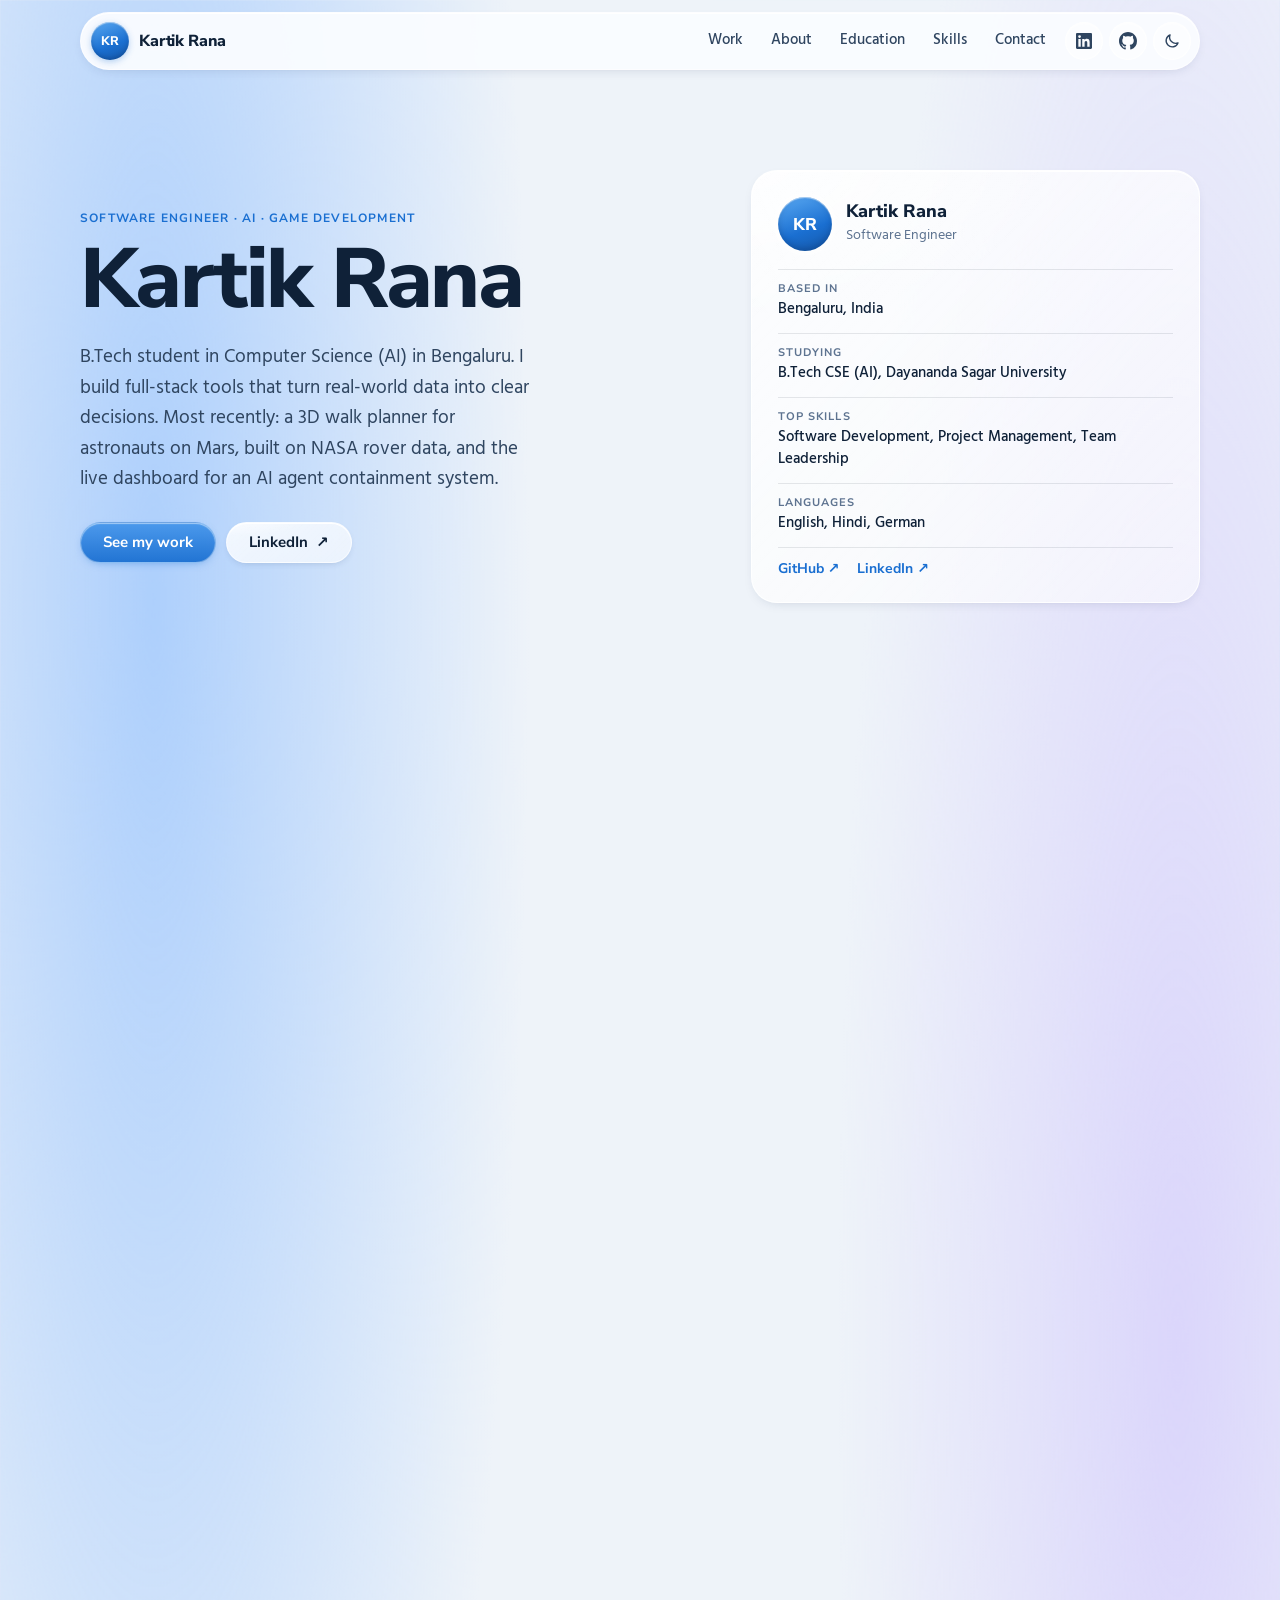
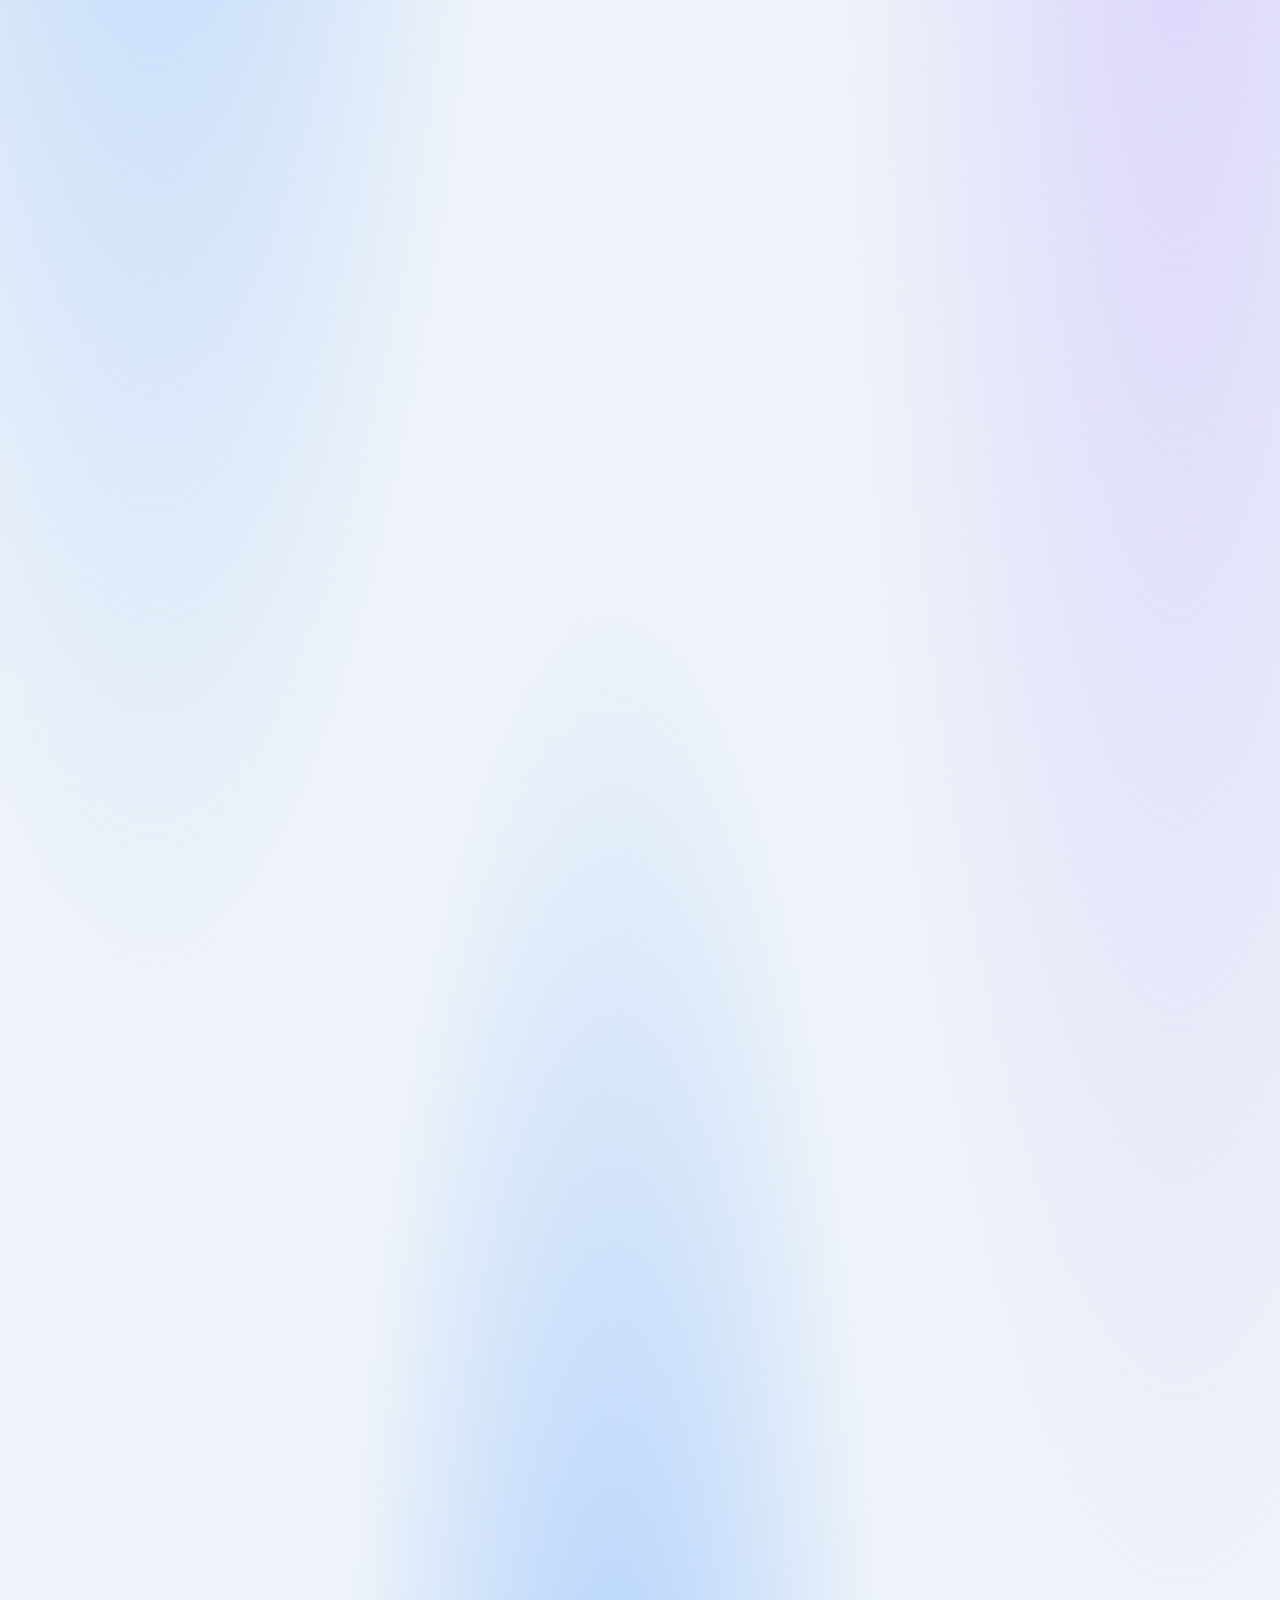
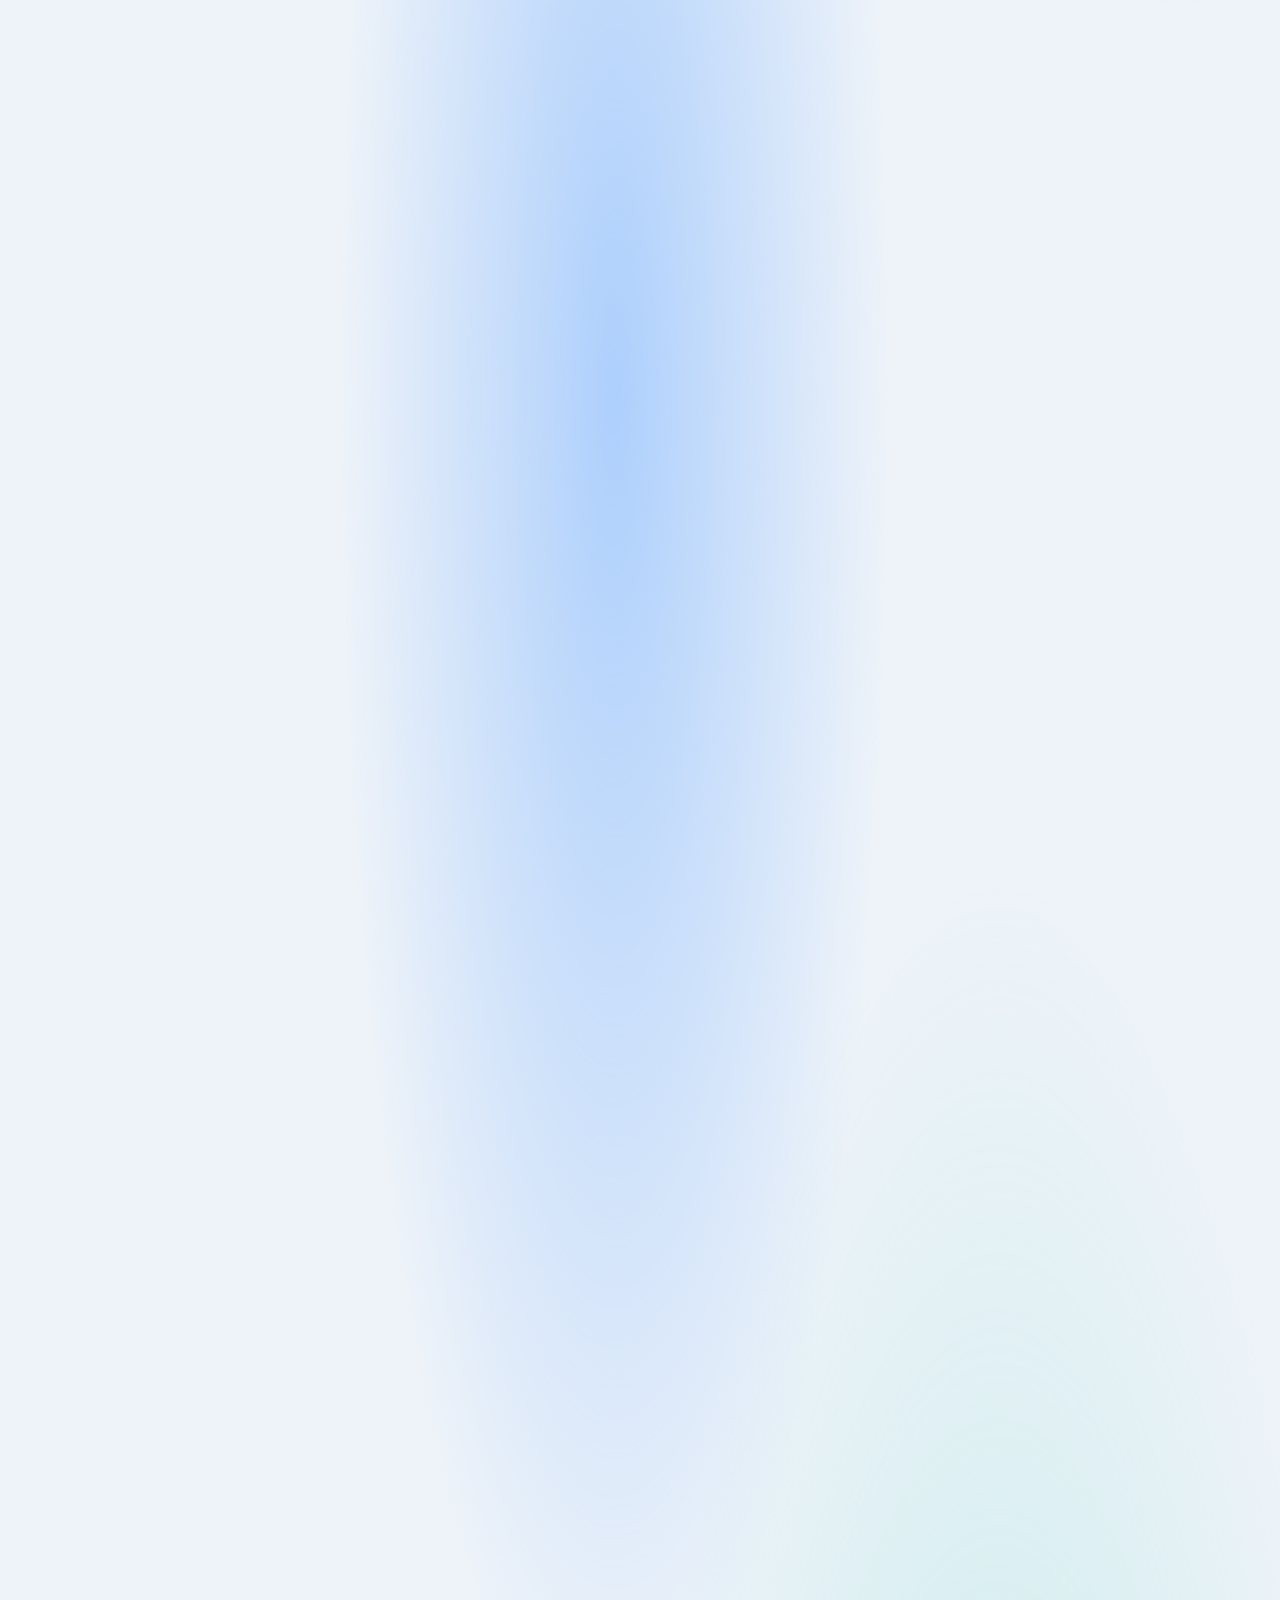
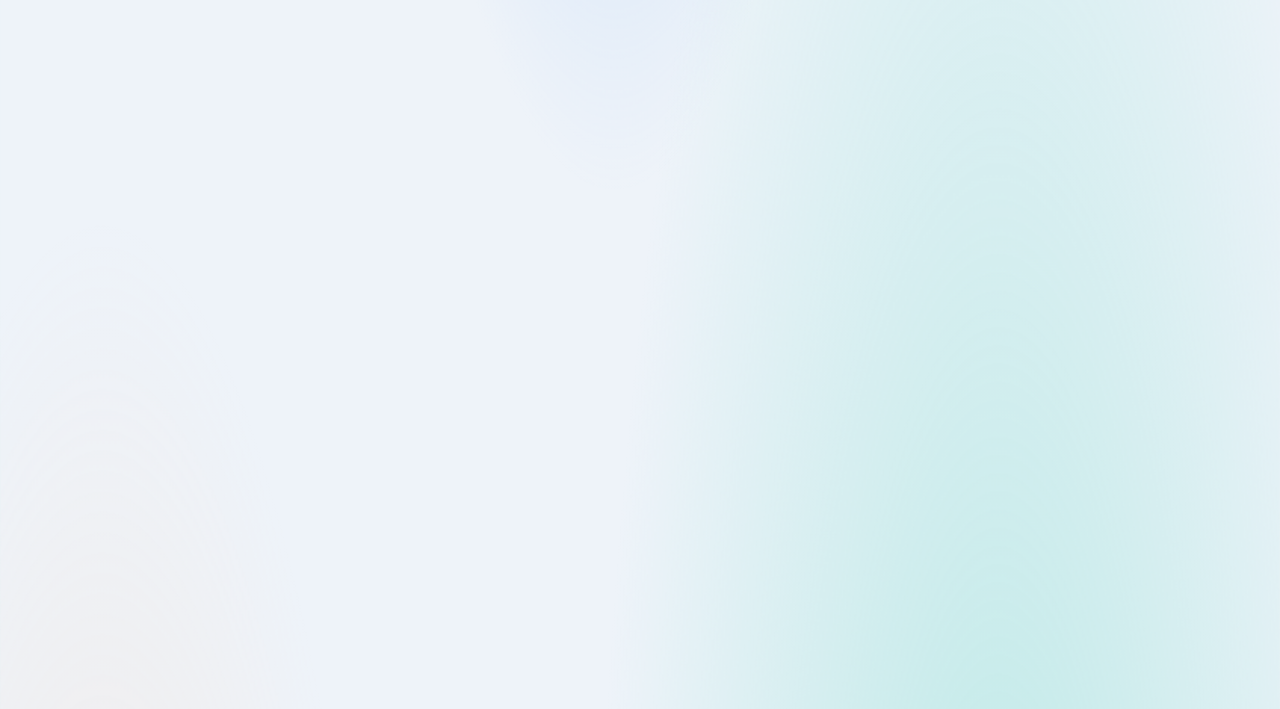
==== index.html @ 47bf07da "Add lite rendering mode for phones and low-end devices On phones, low-memory or low-core devices, da" ====
<!doctype html>
<html lang="en">
<head>
  <meta charset="utf-8">
  <meta name="viewport" content="width=device-width, initial-scale=1">
  <title>Kartik Rana · Developer</title>
  <meta name="description" content="Kartik Rana is a software engineer and B.Tech Computer Science (AI) student in Bengaluru. Projects include Mars Explorer, a 3D Mars EVA planner, and OrwellBlue, an AI agent containment system.">
  <link rel="canonical" href="https://kartikrana.work/">
  <meta name="theme-color" content="#f5f9fd">

  <meta property="og:type" content="website">
  <meta property="og:url" content="https://kartikrana.work/">
  <meta property="og:title" content="Kartik Rana · Developer">
  <meta property="og:description" content="Full-stack tools that turn real-world data into clear decisions.">
  <meta property="og:image" content="https://kartikrana.work/assets/marsexplorer.jpg">
  <meta name="twitter:card" content="summary_large_image">

  <link rel="icon" href="assets/favicon.svg" type="image/svg+xml">

  <link rel="preconnect" href="https://fonts.googleapis.com">
  <link rel="preconnect" href="https://fonts.gstatic.com" crossorigin>
  <link rel="stylesheet" href="https://fonts.googleapis.com/css2?family=Hind:wght@400;500;600&family=Nunito+Sans:opsz,wght@6..12,700;6..12,800&family=Fira+Mono&display=swap">
  <link rel="stylesheet" href="css/styles.css">

  <script>
    // Apply the saved theme before first paint to avoid a flash.
    (function () {
      var d = document.documentElement;
      d.classList.add('js');
      // Lite mode: cheaper rendering on phones and low-end devices (same look, no costly GPU effects).
      try {
        var mq = function (q) { return window.matchMedia && window.matchMedia(q).matches; };
        var n = navigator, c = n.connection || {};
        if (mq('(max-width: 760px)') || mq('(pointer: coarse)') ||
            (n.deviceMemory && n.deviceMemory <= 4) ||
            (n.hardwareConcurrency && n.hardwareConcurrency <= 4) ||
            c.saveData || mq('(prefers-reduced-transparency: reduce)')) {
          d.classList.add('lite');
        }
      } catch (e) {}
      try {
        var t = localStorage.getItem('theme');
        if (t === 'light' || t === 'dark') d.setAttribute('data-theme', t);
      } catch (e) {}
    })();
  </script>

  <script type="application/ld+json">
  {
    "@context": "https://schema.org",
    "@type": "Person",
    "name": "Kartik Rana",
    "url": "https://kartikrana.work/",
    "jobTitle": "Software Engineer",
    "address": { "@type": "PostalAddress", "addressLocality": "Bengaluru", "addressCountry": "IN" },
    "alumniOf": [
      { "@type": "CollegeOrUniversity", "name": "University of Konstanz" },
      { "@type": "CollegeOrUniversity", "name": "Dayananda Sagar University" }
    ],
    "knowsLanguage": ["English", "Hindi", "German"],
    "knowsAbout": ["Software Development", "Project Management", "Team Leadership", "Artificial Intelligence", "Game Development"],
    "sameAs": ["https://github.com/Kartik-rana137", "https://www.linkedin.com/in/kartik-rana137/"]
  }
  </script>
</head>
<body>
  <a class="skip-link" href="#main">Skip to content</a>

  <header class="site-header">
    <div class="wrap header-inner">
      <a class="brand" href="#top" aria-label="Kartik Rana, home">
        <span class="brand-mark" aria-hidden="true">KR</span>
        <span class="brand-name">Kartik Rana</span>
      </a>
      <nav class="nav" aria-label="Primary">
        <a href="#work">Work</a>
        <a href="#about">About</a>
        <a class="nav-wide" href="#education">Education</a>
        <a class="nav-wide" href="#skills">Skills</a>
        <a href="#contact">Contact</a>
        <a class="icon-btn" href="https://www.linkedin.com/in/kartik-rana137/" target="_blank" rel="noopener" aria-label="LinkedIn profile">
          <svg viewBox="0 0 24 24" width="16" height="16" aria-hidden="true"><path fill="currentColor" d="M20.45 20.45h-3.56v-5.57c0-1.33-.02-3.04-1.85-3.04-1.85 0-2.14 1.45-2.14 2.94v5.67H9.35V9h3.41v1.56h.05c.48-.9 1.64-1.85 3.37-1.85 3.6 0 4.27 2.37 4.27 5.46v6.28zM5.34 7.43a2.06 2.06 0 1 1 0-4.13 2.06 2.06 0 0 1 0 4.13zM7.12 20.45H3.56V9h3.56v11.45zM22.22 0H1.77C.79 0 0 .77 0 1.73v20.54C0 23.23.79 24 1.77 24h20.45c.98 0 1.78-.77 1.78-1.73V1.73C24 .77 23.2 0 22.22 0z"/></svg>
        </a>
        <a class="icon-btn" href="https://github.com/Kartik-rana137" target="_blank" rel="noopener" aria-label="GitHub profile">
          <svg viewBox="0 0 16 16" width="18" height="18" aria-hidden="true"><path fill="currentColor" d="M8 0C3.58 0 0 3.58 0 8c0 3.54 2.29 6.53 5.47 7.59.4.07.55-.17.55-.38 0-.19-.01-.82-.01-1.49-2.01.37-2.53-.49-2.69-.94-.09-.23-.48-.94-.82-1.13-.28-.15-.68-.52-.01-.53.63-.01 1.08.58 1.23.82.72 1.21 1.87.87 2.33.66.07-.52.28-.87.51-1.07-1.78-.2-3.64-.89-3.64-3.95 0-.87.31-1.59.82-2.15-.08-.2-.36-1.02.08-2.12 0 0 .67-.21 2.2.82.64-.18 1.32-.27 2-.27.68 0 1.36.09 2 .27 1.53-1.04 2.2-.82 2.2-.82.44 1.1.16 1.92.08 2.12.51.56.82 1.27.82 2.15 0 3.07-1.87 3.75-3.65 3.95.29.25.54.73.54 1.48 0 1.07-.01 1.93-.01 2.2 0 .21.15.46.55.38A8.013 8.013 0 0016 8c0-4.42-3.58-8-8-8z"/></svg>
        </a>
        <button class="icon-btn" id="theme-toggle" type="button" aria-label="Switch colour theme">
          <svg class="i-sun" viewBox="0 0 24 24" width="18" height="18" aria-hidden="true"><circle cx="12" cy="12" r="4.2" fill="none" stroke="currentColor" stroke-width="1.8"/><path stroke="currentColor" stroke-width="1.8" stroke-linecap="round" d="M12 2.5v2.2M12 19.3v2.2M4.6 4.6l1.6 1.6M17.8 17.8l1.6 1.6M2.5 12h2.2M19.3 12h2.2M4.6 19.4l1.6-1.6M17.8 6.2l1.6-1.6"/></svg>
          <svg class="i-moon" viewBox="0 0 24 24" width="18" height="18" aria-hidden="true"><path fill="none" stroke="currentColor" stroke-width="1.8" stroke-linejoin="round" d="M20 14.6A8.2 8.2 0 0 1 9.4 4a8.2 8.2 0 1 0 10.6 10.6z"/></svg>
        </button>
      </nav>
    </div>
  </header>

  <main id="main">
    <!-- ============ HERO ============ -->
    <section class="hero" id="top">
      <div class="wrap hero-inner">
        <div class="hero-text">
          <p class="eyebrow">Software Engineer · AI · Game Development</p>
          <h1 class="hero-title">Kartik Rana</h1>
          <p class="hero-lede">
            B.Tech student in Computer Science (AI) in Bengaluru. I build full-stack tools that turn
            real-world data into clear decisions. Most recently: a 3D walk planner for astronauts on Mars,
            built on NASA rover data, and the live dashboard for an AI agent containment system.
          </p>
          <div class="cta-row">
            <a class="btn btn-primary" href="#work">See my work</a>
            <a class="btn btn-ghost" href="https://www.linkedin.com/in/kartik-rana137/" target="_blank" rel="noopener">
              LinkedIn <span aria-hidden="true">↗</span>
            </a>
          </div>
        </div>

        <aside class="hero-card glass" aria-label="At a glance">
          <div class="hc-head">
            <span class="hc-avatar" aria-hidden="true">KR</span>
            <div>
              <p class="hc-name">Kartik Rana</p>
              <p class="hc-role">Software Engineer</p>
            </div>
          </div>
          <dl class="hc-facts">
            <div><dt>Based in</dt><dd>Bengaluru, India</dd></div>
            <div><dt>Studying</dt><dd>B.Tech CSE (AI), Dayananda Sagar University</dd></div>
            <div><dt>Top skills</dt><dd>Software Development, Project Management, Team Leadership</dd></div>
            <div><dt>Languages</dt><dd>English, Hindi, German</dd></div>
          </dl>
          <div class="hc-links">
            <a href="https://github.com/Kartik-rana137" target="_blank" rel="noopener">GitHub ↗</a>
            <a href="https://www.linkedin.com/in/kartik-rana137/" target="_blank" rel="noopener">LinkedIn ↗</a>
          </div>
        </aside>
      </div>
    </section>

    <!-- ============ WORK ============ -->
    <section class="section" id="work" aria-labelledby="work-title">
      <div class="wrap">
        <header class="section-head">
          <p class="eyebrow">01 · Selected work</p>
          <h2 id="work-title" class="section-title">Things I've built</h2>
        </header>

        <!-- Mars Explorer -->
        <article class="project glass">
          <a class="project-media" href="https://github.com/Kartik-rana137/MarsExplorer" target="_blank" rel="noopener" tabindex="-1" aria-hidden="true">
            <img src="assets/marsexplorer-800.jpg" srcset="assets/marsexplorer-800.jpg 800w, assets/marsexplorer.jpg 1600w" sizes="(max-width: 900px) calc(100vw - 72px), 560px" width="1600" height="960" loading="lazy" decoding="async"
                 alt="">
          </a>
          <div class="project-body">
            <p class="project-meta mono">NASA Space Apps Challenge · Team of 6 · Lead developer</p>
            <h3 class="project-title">Mars Explorer</h3>
            <p class="project-sub">A Mars EVA planner for Mount Sharp, Gale Crater</p>
            <p>
              The screen a crew would use inside the habitat before walking out to study the rock formations
              on Mount Sharp. Pick a base camp and science stops, and it finds a walkable route,
              checks it against life support and daylight, and draws the <em>turn-back line</em>:
              the farthest the crew can go, do the work and still get home in time.
            </p>
            <ul class="highlights">
              <li>3D terrain built from NASA's 1&nbsp;m elevation grid; routes avoid ground steeper than the crew's limit.</li>
              <li>A solar storm drill that replays the real storm Curiosity recorded on 20&nbsp;May&nbsp;2024.</li>
              <li>Weather, daylight and radiation for any Martian day since 2012, with estimates for future days.</li>
              <li>Runs in the browser and as standalone apps for Windows, macOS and Android.</li>
            </ul>
            <dl class="stats">
              <div><dt>Sols of weather data</dt><dd>4,745</dd></div>
              <div><dt>NASA datasets</dt><dd>6</dd></div>
              <div><dt>Platforms</dt><dd>4</dd></div>
            </dl>
            <ul class="chips" aria-label="Built with">
              <li>TypeScript</li><li>Python</li><li>FastAPI</li><li>NumPy &amp; SciPy</li><li>MapLibre GL</li><li>three.js</li><li>Vite</li>
            </ul>
            <div class="project-links">
              <a class="btn btn-primary" href="https://github.com/Kartik-rana137/MarsExplorer" target="_blank" rel="noopener">View source <span aria-hidden="true">↗</span></a>
              <a class="btn btn-ghost" href="https://github.com/Kartik-rana137/MarsExplorer/releases/latest" target="_blank" rel="noopener">Download the app <span aria-hidden="true">↗</span></a>
            </div>
          </div>
        </article>

        <!-- OrwellBlue -->
        <article class="project project-flip glass">
          <a class="project-media" href="https://github.com/jagath-sajjan/OrwellBlue" target="_blank" rel="noopener" tabindex="-1" aria-hidden="true">
            <img src="assets/orwellblue-800.jpg" srcset="assets/orwellblue-800.jpg 800w, assets/orwellblue.jpg 1600w" sizes="(max-width: 900px) calc(100vw - 72px), 560px" width="1600" height="960" loading="lazy" decoding="async" alt="">
          </a>
          <div class="project-body">
            <p class="project-meta mono">Team of 4 · Frontend lead</p>
            <h3 class="project-title">OrwellBlue</h3>
            <p class="project-sub">Containment and surveillance for autonomous AI agents</p>
            <p>
              A system that keeps autonomous language-model agents in check: it runs them in sandboxes,
              verifies each action against policy, cuts them off with a killswitch when they break the rules,
              and writes every decision to a tamper-evident forensic ledger.
              I built the Next.js dashboard that operators watch it all from.
            </p>
            <ul class="highlights">
              <li>Scaffolded the monitoring dashboard and its typed API client.</li>
              <li>A hash-chain verifier that re-checks the SHA-256 ledger, plus a full-screen lockdown when containment fires.</li>
              <li>A forensic snapshot inspector with process and filesystem diffs for any agent container.</li>
              <li>A one-click "rogue attack" lab and live alert toasts for critical violations.</li>
              <li>Live event streaming that resumes after dropouts, with switchable live and mock data.</li>
            </ul>
            <ul class="chips" aria-label="Built with">
              <li>Next.js</li><li>TypeScript</li><li>Server-Sent Events</li><li>Python</li><li>Ollama</li>
            </ul>
            <div class="project-links">
              <a class="btn btn-primary" href="https://github.com/jagath-sajjan/OrwellBlue" target="_blank" rel="noopener">View source <span aria-hidden="true">↗</span></a>
              <a class="btn btn-ghost" href="https://github.com/jagath-sajjan/OrwellBlue/commits?author=Kartik-rana137" target="_blank" rel="noopener">My commits <span aria-hidden="true">↗</span></a>
            </div>
          </div>
        </article>

        <!-- Live from GitHub -->
        <div class="repos glass" aria-labelledby="repos-title">
          <div class="repos-head">
            <h3 id="repos-title" class="repos-title">More on GitHub</h3>
            <a class="link-arrow" href="https://github.com/Kartik-rana137?tab=repositories" target="_blank" rel="noopener">All repositories <span aria-hidden="true">↗</span></a>
          </div>
          <div class="repo-grid" id="repo-grid" aria-live="polite">
            <p class="repo-empty">New public repositories appear here automatically once they're on
              <a href="https://github.com/Kartik-rana137" target="_blank" rel="noopener">GitHub</a>.</p>
          </div>
        </div>
      </div>
    </section>

    <!-- ============ ABOUT ============ -->
    <section class="section" id="about" aria-labelledby="about-title">
      <div class="wrap"><div class="about glass">
        <header class="section-head">
          <p class="eyebrow">02 · About</p>
          <h2 id="about-title" class="section-title">Engineer, builder, team lead</h2>
        </header>
        <div class="about-body">
          <p>
            I'm Kartik, a software engineer based in Bengaluru, studying for a B.Tech in Computer Science
            Engineering (AI) at Dayananda Sagar University. Before that I spent five years in Germany,
            studying computer science at the University of Konstanz.
          </p>
          <p>
            I like building things end to end, from the data and the maths behind them to the screen someone
            actually uses. On Mars Explorer, where I was lead developer for a team of six, that meant route search
            over a terrain grid in Python on one side, and a 3D map (with a drivable rover) that anyone can read on
            the other. I'm drawn to artificial
            intelligence and game development, and I enjoy leading teams at hackathons, where good ideas have
            to ship fast.
          </p>
          <p>
            Outside code, I bring a background in the sciences (theoretical physics, chemical engineering
            and biotechnology), CAD design, and video editing.
          </p>
        </div>
      </div></div>
    </section>

    <!-- ============ EDUCATION ============ -->
    <section class="section" id="education" aria-labelledby="edu-title">
      <div class="wrap">
        <header class="section-head">
          <p class="eyebrow">03 · Education</p>
          <h2 id="edu-title" class="section-title">Where I've studied</h2>
        </header>
        <ol class="timeline">
          <li class="tl-item glass is-current">
            <p class="tl-date">Sep 2026 – Apr 2030 <span class="tl-badge">Current</span></p>
            <h3 class="tl-title">Dayananda Sagar University</h3>
            <p class="tl-sub">B.Tech, Computer Science Engineering (Artificial Intelligence)</p>
            <p class="tl-place">Bengaluru, India</p>
          </li>
          <li class="tl-item glass">
            <p class="tl-date">2025 – 2026</p>
            <h3 class="tl-title">E-CAD Technologies</h3>
            <p class="tl-sub">Diploma, AutoCAD (2D + 3D)</p>
          </li>
          <li class="tl-item glass">
            <p class="tl-date">Oct 2021 – Mar 2025</p>
            <h3 class="tl-title">University of Konstanz</h3>
            <p class="tl-sub">B.Sc. studies, Computer Science</p>
            <p class="tl-place">Konstanz, Germany</p>
          </li>
          <li class="tl-item glass">
            <p class="tl-date">2020 – 2021</p>
            <h3 class="tl-title">HTWG Konstanz, University of Applied Sciences</h3>
            <p class="tl-sub">Studienkolleg, Informatics</p>
            <p class="tl-place">Konstanz, Germany</p>
          </li>
          <li class="tl-item glass">
            <p class="tl-date">Graduated 2019</p>
            <h3 class="tl-title">Shah International School</h3>
            <p class="tl-sub">High School Diploma, Computer Science</p>
          </li>
        </ol>
      </div>
    </section>

    <!-- ============ SKILLS ============ -->
    <section class="section" id="skills" aria-labelledby="skills-title">
      <div class="wrap"><div class="skills glass">
        <header class="section-head">
          <p class="eyebrow">04 · Skills</p>
          <h2 id="skills-title" class="section-title">What I work with</h2>
        </header>
        <ul class="top-skills" aria-label="Top skills">
          <li class="top-skill">
            <span class="top-icon" aria-hidden="true">
              <svg viewBox="0 0 24 24" width="22" height="22"><path fill="none" stroke="currentColor" stroke-width="2" stroke-linecap="round" stroke-linejoin="round" d="M8 7l-5 5 5 5M16 7l5 5-5 5M13.5 4l-3 16"/></svg>
            </span>
            <span class="top-label">Top skill</span>
            <span class="top-name">Software Development</span>
          </li>
          <li class="top-skill">
            <span class="top-icon" aria-hidden="true">
              <svg viewBox="0 0 24 24" width="22" height="22"><path fill="none" stroke="currentColor" stroke-width="2" stroke-linecap="round" stroke-linejoin="round" d="M4 5h16M4 12h10M4 19h6M17 15l2 2 3-4"/></svg>
            </span>
            <span class="top-label">Top skill</span>
            <span class="top-name">Project Management</span>
          </li>
          <li class="top-skill">
            <span class="top-icon" aria-hidden="true">
              <svg viewBox="0 0 24 24" width="22" height="22"><path fill="none" stroke="currentColor" stroke-width="2" stroke-linecap="round" stroke-linejoin="round" d="M12 11a3.5 3.5 0 1 0 0-7 3.5 3.5 0 0 0 0 7zM5 20a7 7 0 0 1 14 0M4.5 11.5a2.5 2.5 0 1 1 1-4.8M19.5 11.5a2.5 2.5 0 1 0-1-4.8"/></svg>
            </span>
            <span class="top-label">Top skill</span>
            <span class="top-name">Team Leadership</span>
          </li>
        </ul>
        <div class="skill-groups">
          <div class="skill-group">
            <h3 class="skill-title"><span class="skill-orb orb-blue" aria-hidden="true"></span>Programming</h3>
            <ul class="chips">
              <li>Python</li><li>TypeScript</li><li>C</li><li>C++</li><li>C#</li><li>Java</li><li>SQL</li>
            </ul>
          </div>
          <div class="skill-group">
            <h3 class="skill-title"><span class="skill-orb orb-green" aria-hidden="true"></span>AI &amp; infrastructure</h3>
            <ul class="chips">
              <li>Artificial Intelligence</li><li>LLMOps</li><li>Docker</li><li>PostgreSQL</li>
            </ul>
          </div>
          <div class="skill-group">
            <h3 class="skill-title"><span class="skill-orb orb-aqua" aria-hidden="true"></span>Frameworks &amp; libraries</h3>
            <ul class="chips">
              <li>Next.js</li><li>FastAPI</li><li>three.js</li><li>MapLibre GL</li><li>NumPy &amp; SciPy</li><li>Vite</li>
            </ul>
          </div>
          <div class="skill-group">
            <h3 class="skill-title"><span class="skill-orb orb-teal" aria-hidden="true"></span>Design &amp; media</h3>
            <ul class="chips">
              <li>AutoCAD</li><li>AutoCAD Architecture</li><li>AutoCAD Mechanical</li><li>Adobe Premiere Pro</li><li>Adobe After Effects</li><li>Video Editing</li><li>Microsoft Excel</li>
            </ul>
          </div>
          <div class="skill-group">
            <h3 class="skill-title"><span class="skill-orb orb-lime" aria-hidden="true"></span>Science &amp; research</h3>
            <ul class="chips">
              <li>Theoretical Physics</li><li>Chemical Engineering</li><li>Biotechnology</li><li>Technical Research</li><li>Analytical Skills</li>
            </ul>
          </div>
          <div class="skill-group">
            <h3 class="skill-title"><span class="skill-orb orb-sky" aria-hidden="true"></span>Leadership &amp; communication</h3>
            <ul class="chips">
              <li>Team Management</li><li>Public Speaking</li><li>Technical Writing</li><li>Time Management</li><li>Communication</li>
            </ul>
          </div>
          <div class="skill-group">
            <h3 class="skill-title"><span class="skill-orb orb-white" aria-hidden="true"></span>Languages</h3>
            <ul class="chips">
              <li>English</li><li>Hindi</li><li>German</li>
            </ul>
          </div>
        </div>
      </div></div>
    </section>

    <!-- ============ CONTACT ============ -->
    <section class="section contact" id="contact" aria-labelledby="contact-title">
      <div class="wrap"><div class="contact-card glass">
        <p class="eyebrow">05 · Contact</p>
        <h2 id="contact-title" class="contact-title">Let's build something<br><em>worth using.</em></h2>
        <p class="contact-lede">Open to internships, collaborations and hackathon teams. Reach me on LinkedIn, or see my code on GitHub.</p>
        <div class="cta-row">
          <a class="btn btn-primary btn-lg" href="https://www.linkedin.com/in/kartik-rana137/" target="_blank" rel="noopener">
            <svg viewBox="0 0 24 24" width="18" height="18" aria-hidden="true"><path fill="currentColor" d="M20.45 20.45h-3.56v-5.57c0-1.33-.02-3.04-1.85-3.04-1.85 0-2.14 1.45-2.14 2.94v5.67H9.35V9h3.41v1.56h.05c.48-.9 1.64-1.85 3.37-1.85 3.6 0 4.27 2.37 4.27 5.46v6.28zM5.34 7.43a2.06 2.06 0 1 1 0-4.13 2.06 2.06 0 0 1 0 4.13zM7.12 20.45H3.56V9h3.56v11.45zM22.22 0H1.77C.79 0 0 .77 0 1.73v20.54C0 23.23.79 24 1.77 24h20.45c.98 0 1.78-.77 1.78-1.73V1.73C24 .77 23.2 0 22.22 0z"/></svg>
            Connect on LinkedIn
          </a>
          <a class="btn btn-ghost btn-lg" href="https://github.com/Kartik-rana137" target="_blank" rel="noopener">
            <svg viewBox="0 0 16 16" width="18" height="18" aria-hidden="true"><path fill="currentColor" d="M8 0C3.58 0 0 3.58 0 8c0 3.54 2.29 6.53 5.47 7.59.4.07.55-.17.55-.38 0-.19-.01-.82-.01-1.49-2.01.37-2.53-.49-2.69-.94-.09-.23-.48-.94-.82-1.13-.28-.15-.68-.52-.01-.53.63-.01 1.08.58 1.23.82.72 1.21 1.87.87 2.33.66.07-.52.28-.87.51-1.07-1.78-.2-3.64-.89-3.64-3.95 0-.87.31-1.59.82-2.15-.08-.2-.36-1.02.08-2.12 0 0 .67-.21 2.2.82.64-.18 1.32-.27 2-.27.68 0 1.36.09 2 .27 1.53-1.04 2.2-.82 2.2-.82.44 1.1.16 1.92.08 2.12.51.56.82 1.27.82 2.15 0 3.07-1.87 3.75-3.65 3.95.29.25.54.73.54 1.48 0 1.07-.01 1.93-.01 2.2 0 .21.15.46.55.38A8.013 8.013 0 0016 8c0-4.42-3.58-8-8-8z"/></svg>
            GitHub
          </a>
        </div>
      </div></div>
    </section>
  </main>

  <footer class="site-footer">
    <div class="wrap footer-inner mono">
      <span>© <span id="year">2026</span> Kartik Rana</span>
      <span>kartikrana.work</span>
      <a href="#top">Back to top ↑</a>
    </div>
  </footer>

  <script src="js/main.js" defer></script>
</body>
</html>
---- css/styles.css ----
/* ==========================================================
   Kartik Rana · portfolio — Liquid Glass
   Translucent, refractive-looking panels with specular rims
   over a soft, static colour field. Professional and calm.
   ========================================================== */

:root {
  /* Colour field behind the glass */
  --field-base: #eef3f9;
  --blob-1: rgb(120 178 255 / .55);   /* blue */
  --blob-2: rgb(120 220 205 / .45);   /* mint */
  --blob-3: rgb(190 170 255 / .40);   /* lavender */
  --blob-4: rgb(255 205 170 / .30);   /* peach */

  /* Glass */
  /* Panels don't live-blur (too costly while scrolling); a denser frosted fill gives the same look
     because the colour field behind them is already soft. */
  --glass-fill: linear-gradient(135deg, rgb(255 255 255 / .80) 0%, rgb(255 255 255 / .58) 100%);
  --glass-fill-strong: linear-gradient(135deg, rgb(255 255 255 / .82) 0%, rgb(255 255 255 / .60) 100%);
  --glass-inset: rgb(255 255 255 / .50);
  --glass-inset-border: rgb(255 255 255 / .75);
  --glass-border: rgb(255 255 255 / .60);
  --rim: linear-gradient(135deg, rgb(255 255 255 / .95) 0%, rgb(255 255 255 / .25) 30%, rgb(255 255 255 / .05) 55%, rgb(255 255 255 / .55) 100%);
  --glare: radial-gradient(120% 60% at 0% 0%, rgb(255 255 255 / .55) 0%, rgb(255 255 255 / 0) 55%);
  --glass-shadow:
    inset 0 1px 0 rgb(255 255 255 / .85),
    inset 0 -1px 0 rgb(255 255 255 / .25),
    0 1px 2px rgb(20 40 80 / .05),
    0 14px 36px -14px rgb(20 40 80 / .22);
  --blur: blur(14px) saturate(160%);   /* header only */

  /* Text & accents */
  --ink: #0f2138;
  --ink-soft: #2f4560;
  --muted: #5d7390;
  --line: rgb(15 33 56 / .10);
  --accent: #1a6fd1;
  --accent-hover: #155cad;
  --accent-tint: rgb(26 111 209 / .10);
  --green: #24895a;
  --green-tint: rgb(36 137 90 / .12);
  --teal: #13817d;
  --teal-tint: rgb(19 129 125 / .12);

  --sans: "Segoe UI", "Hind", "Nunito Sans", system-ui, -apple-system, sans-serif;
  --display: "Nunito Sans", "Segoe UI", system-ui, sans-serif;
  --mono: "Fira Mono", Consolas, ui-monospace, monospace;

  --wrap: 1120px;
  --gutter: clamp(16px, 4vw, 40px);
  --radius: 26px;
  color-scheme: light;
}

/* Dark theme: only when the visitor picks it with the toggle */
:root[data-theme="dark"] {
  --field-base: #0a1220;
  --blob-1: rgb(40 100 210 / .45);
  --blob-2: rgb(20 140 130 / .35);
  --blob-3: rgb(110 80 200 / .35);
  --blob-4: rgb(200 110 70 / .15);
  --glass-fill: linear-gradient(135deg, rgb(40 56 84 / .72) 0%, rgb(22 34 56 / .62) 100%);
  --glass-fill-strong: linear-gradient(135deg, rgb(255 255 255 / .16) 0%, rgb(255 255 255 / .08) 100%);
  --glass-inset: rgb(255 255 255 / .06);
  --glass-inset-border: rgb(255 255 255 / .12);
  --glass-border: rgb(255 255 255 / .14);
  --rim: linear-gradient(135deg, rgb(255 255 255 / .45) 0%, rgb(255 255 255 / .08) 30%, rgb(255 255 255 / 0) 55%, rgb(255 255 255 / .22) 100%);
  --glare: radial-gradient(120% 60% at 0% 0%, rgb(255 255 255 / .10) 0%, rgb(255 255 255 / 0) 55%);
  --glass-shadow:
    inset 0 1px 0 rgb(255 255 255 / .18),
    inset 0 -1px 0 rgb(255 255 255 / .04),
    0 1px 2px rgb(0 0 0 / .3),
    0 16px 40px -16px rgb(0 0 0 / .6);
  --ink: #e9f0f8;
  --ink-soft: #c3d0de;
  --muted: #90a3b9;
  --line: rgb(255 255 255 / .10);
  --accent: #6cb2ff;
  --accent-hover: #8cc3ff;
  --accent-tint: rgb(108 178 255 / .14);
  --green: #62cf98;
  --green-tint: rgb(98 207 152 / .14);
  --teal: #55cdc7;
  --teal-tint: rgb(85 205 199 / .14);
  color-scheme: dark;
}

/* ---------- Base ---------- */
*, *::before, *::after { box-sizing: border-box; }
html { scroll-behavior: smooth; scroll-padding-top: 96px; -webkit-text-size-adjust: 100%; }
@media (prefers-reduced-motion: reduce) { html { scroll-behavior: auto; } }
body {
  margin: 0;
  background: var(--field-base);
  color: var(--ink);
  font: 400 16.5px/1.65 var(--sans);
  -webkit-font-smoothing: antialiased;
  overflow-x: hidden;
}
/* Static colour field the glass refracts. Fixed so panels always have colour behind them. */
body::before {
  content: ""; position: fixed; inset: 0; z-index: -1; pointer-events: none;
  transform: translateZ(0);   /* own GPU layer: painted once, not on every scroll frame */
  will-change: transform;
  background:
    radial-gradient(42% 38% at 12% 8%,  var(--blob-1), transparent 70%),
    radial-gradient(38% 36% at 92% 18%, var(--blob-3), transparent 70%),
    radial-gradient(46% 40% at 78% 82%, var(--blob-2), transparent 70%),
    radial-gradient(34% 30% at 8% 88%,  var(--blob-4), transparent 70%),
    radial-gradient(30% 26% at 48% 48%, var(--blob-1), transparent 72%),
    var(--field-base);
}
img { max-width: 100%; height: auto; display: block; }
a { color: inherit; }
p { margin: 0 0 1em; }
.mono { font-family: var(--mono); }
::selection { background: var(--accent); color: #fff; }
:focus-visible { outline: 2px solid var(--accent); outline-offset: 3px; border-radius: 8px; }

.wrap {
  width: 100%;
  max-width: calc(var(--wrap) + var(--gutter) * 2);
  margin: 0 auto;
  padding: 0 var(--gutter);
}

.skip-link {
  position: absolute; left: 12px; top: -48px; z-index: 100;
  background: var(--accent); color: #fff;
  padding: 8px 14px; border-radius: 999px; text-decoration: none;
}
.skip-link:focus { top: 12px; }

/* ---------- Liquid glass surface ---------- */
.glass, .site-header .header-inner {
  position: relative;
  background: var(--glare), var(--glass-fill);
  border: 1px solid var(--glass-border);
  border-radius: var(--radius);
  box-shadow: var(--glass-shadow);
}
/* Only the small sticky header blurs what scrolls beneath it */
.site-header .header-inner {
  backdrop-filter: var(--blur);
  -webkit-backdrop-filter: var(--blur);
}
/* Specular rim: a gradient hairline that catches light top-left and bottom-right */
.glass::before, .site-header .header-inner::before {
  content: ""; position: absolute; inset: -1px; border-radius: inherit; padding: 1px;
  background: var(--rim);
  -webkit-mask: linear-gradient(#000 0 0) content-box, linear-gradient(#000 0 0);
  -webkit-mask-composite: xor;
          mask: linear-gradient(#000 0 0) content-box, linear-gradient(#000 0 0);
          mask-composite: exclude;
  pointer-events: none;
}
@supports not ((backdrop-filter: blur(1px)) or (-webkit-backdrop-filter: blur(1px))) {
  .site-header .header-inner { background: var(--glass-fill-strong); }
}

/* Inset glass for elements that sit inside a panel (no extra blur needed) */
.chips li, .stats div, .repo, .icon-btn, .tl-badge, .top-icon {
  background: var(--glass-inset);
  border: 1px solid var(--glass-inset-border);
  box-shadow: inset 0 1px 0 rgb(255 255 255 / .6);
}
:root[data-theme="dark"] .chips li, :root[data-theme="dark"] .stats div, :root[data-theme="dark"] .repo,
:root[data-theme="dark"] .icon-btn, :root[data-theme="dark"] .tl-badge, :root[data-theme="dark"] .top-icon {
  box-shadow: inset 0 1px 0 rgb(255 255 255 / .08);
}

.eyebrow {
  font: 700 12px/1.4 var(--display);
  letter-spacing: .1em;
  text-transform: uppercase;
  color: var(--accent);
  margin: 0 0 12px;
}

/* ---------- Header (floating capsule) ---------- */
.site-header { position: sticky; top: 0; z-index: 50; padding: 12px 0; }
.header-inner { display: flex; align-items: center; justify-content: space-between; height: 58px; }
.site-header .header-inner {
  max-width: calc(var(--wrap) + var(--gutter) * 2 - 2 * var(--gutter));
  width: calc(100% - var(--gutter) * 2);
  margin: 0 auto;
  padding: 0 8px 0 10px;
  border-radius: 999px;
}

.brand { display: inline-flex; align-items: center; gap: 10px; text-decoration: none; }
.brand-mark {
  display: grid; place-items: center;
  width: 38px; height: 38px; border-radius: 50%;
  font: 800 12.5px/1 var(--display); color: #fff; letter-spacing: .03em;
  background: linear-gradient(160deg, #5aa9f2 0%, var(--accent) 60%, #1658a8 100%);
  box-shadow: inset 0 1px 1px rgb(255 255 255 / .5), inset 0 -2px 4px rgb(0 30 80 / .25), 0 2px 6px rgb(26 111 209 / .3);
}
.brand-name { font: 800 16px/1 var(--display); letter-spacing: -.01em; }

.nav { display: flex; align-items: center; gap: 2px; }
.nav a:not(.icon-btn) {
  text-decoration: none; font-size: 14.5px; font-weight: 500; color: var(--ink-soft);
  padding: 8px 13px; border-radius: 999px; transition: background .15s, color .15s;
}
.nav a:not(.icon-btn):hover { color: var(--ink); background: rgb(255 255 255 / .55); box-shadow: inset 0 1px 0 rgb(255 255 255 / .8); }
:root[data-theme="dark"] .nav a:not(.icon-btn):hover { background: rgb(255 255 255 / .10); box-shadow: none; }

.icon-btn {
  display: inline-grid; place-items: center;
  width: 38px; height: 38px; border-radius: 50%; margin-left: 4px;
  color: var(--ink-soft); cursor: pointer; transition: color .15s, background .15s;
}
.icon-btn:hover { color: var(--accent); background: rgb(255 255 255 / .75); }
:root[data-theme="dark"] .icon-btn:hover { background: rgb(255 255 255 / .14); }

.i-sun { display: none; }
:root[data-theme="dark"] .i-sun { display: block; }
:root[data-theme="dark"] .i-moon { display: none; }

/* ---------- Buttons (glass capsules) ---------- */
.btn {
  display: inline-flex; align-items: center; gap: 8px;
  padding: 12px 22px; border-radius: 999px;
  font: 700 15px/1 var(--display); text-decoration: none;
  border: 1px solid transparent;
  transition: background .15s, box-shadow .15s, color .15s;
}
.btn-primary {
  color: #fff;
  background: linear-gradient(180deg, rgb(70 150 235 / .95) 0%, rgb(26 111 209 / .95) 100%);
  border-color: rgb(255 255 255 / .35);
  box-shadow: inset 0 1px 1px rgb(255 255 255 / .55), inset 0 -2px 6px rgb(0 40 100 / .2), 0 6px 16px -6px rgb(26 111 209 / .55);
}
.btn-primary:hover { background: linear-gradient(180deg, rgb(56 136 222 / .97) 0%, rgb(21 92 173 / .97) 100%); }
.btn-ghost {
  color: var(--ink);
  background: var(--glare), var(--glass-fill-strong);
  border-color: var(--glass-border);
  box-shadow: var(--glass-shadow);
}
.btn-ghost:hover { color: var(--accent); }
.btn-lg { padding: 15px 26px; font-size: 16px; }
.cta-row { display: flex; flex-wrap: wrap; gap: 10px; }

.link-arrow { font: 700 14px/1.3 var(--display); color: var(--accent); text-decoration: none; }
.link-arrow:hover { text-decoration: underline; text-underline-offset: 3px; }

/* ---------- Hero ---------- */
.hero { padding: clamp(40px, 7vw, 88px) 0 clamp(8px, 2vw, 24px); }
.hero-inner {
  display: grid; grid-template-columns: 1.35fr 1fr; gap: clamp(32px, 5vw, 64px);
  align-items: center;
}
.hero-title {
  font: 800 clamp(48px, 7.5vw, 84px)/1 var(--display);
  letter-spacing: -.03em;
  margin: 0 0 20px;
  color: var(--ink);
}
.hero-lede {
  max-width: 46ch;
  font-size: clamp(17px, 1.8vw, 19px);
  line-height: 1.6;
  color: var(--ink-soft);
  margin-bottom: 28px;
}

.hero-card { padding: 26px; }
.hc-head { display: flex; align-items: center; gap: 14px; padding-bottom: 18px; border-bottom: 1px solid var(--line); }
.hc-avatar {
  display: grid; place-items: center; flex: none;
  width: 54px; height: 54px; border-radius: 50%;
  font: 800 17px/1 var(--display); color: #fff;
  background: linear-gradient(160deg, #5aa9f2 0%, var(--accent) 60%, #1658a8 100%);
  box-shadow: inset 0 1px 1px rgb(255 255 255 / .55), inset 0 -3px 6px rgb(0 30 80 / .25), 0 0 0 4px rgb(255 255 255 / .55);
}
:root[data-theme="dark"] .hc-avatar { box-shadow: inset 0 1px 1px rgb(255 255 255 / .4), 0 0 0 4px rgb(255 255 255 / .08); }
.hc-name { margin: 0; font: 800 18px/1.2 var(--display); }
.hc-role { margin: 2px 0 0; font-size: 14px; color: var(--muted); }
.hc-facts { margin: 0; display: grid; }
.hc-facts div { padding: 12px 0; border-bottom: 1px solid var(--line); }
.hc-facts dt { font: 700 11px/1.3 var(--display); letter-spacing: .1em; text-transform: uppercase; color: var(--muted); }
.hc-facts dd { margin: 3px 0 0; font-size: 15px; font-weight: 500; color: var(--ink); line-height: 1.45; }
.hc-links { display: flex; gap: 18px; padding-top: 14px; }
.hc-links a { font: 700 14px/1 var(--display); color: var(--accent); text-decoration: none; }
.hc-links a:hover { text-decoration: underline; text-underline-offset: 3px; }

/* ---------- Sections ---------- */
.section { padding: clamp(56px, 8vw, 96px) 0; }
.section + .section { padding-top: 0; }
.section-head { margin-bottom: clamp(28px, 4vw, 44px); }
.section-title {
  font: 800 clamp(32px, 4.4vw, 46px)/1.08 var(--display);
  letter-spacing: -.02em;
  margin: 0;
  color: var(--ink);
}

/* ---------- Projects ---------- */
.project {
  display: grid;
  grid-template-columns: 1.1fr 1fr;
  gap: clamp(24px, 4vw, 48px);
  align-items: start;
  margin-bottom: 24px;
  padding: clamp(16px, 2.6vw, 28px);
}
.project-flip { grid-template-columns: 1fr 1.1fr; }
.project-flip .project-media { order: 2; }

.project-media {
  position: sticky; top: 110px;
  display: block;
  border-radius: 18px;
  overflow: hidden;
  border: 1px solid var(--glass-inset-border);
  box-shadow: 0 10px 28px -14px rgb(20 40 80 / .4);
}
.project-media img { width: 100%; aspect-ratio: 5 / 3; object-fit: cover; }
a.project-media::after { /* faint glass sheen over the screenshot */
  content: ""; position: absolute; inset: 0; pointer-events: none; border-radius: inherit;
  background: linear-gradient(160deg, rgb(255 255 255 / .22) 0%, rgb(255 255 255 / 0) 35%);
  box-shadow: inset 0 1px 0 rgb(255 255 255 / .6);
}

.project-meta { font: 700 12px/1.4 var(--display); letter-spacing: .08em; text-transform: uppercase; color: var(--green); margin-bottom: 8px; }
.project-title {
  font: 800 clamp(28px, 3.4vw, 38px)/1.08 var(--display);
  letter-spacing: -.02em;
  margin: 0 0 6px;
}
.project-sub { font-size: 17px; color: var(--muted); margin-bottom: 16px; }
.project-body > p { color: var(--ink-soft); }

.highlights { list-style: none; margin: 18px 0; padding: 0; display: grid; gap: 9px; }
.highlights li {
  position: relative; padding-left: 22px;
  font-size: 15.5px; line-height: 1.55; color: var(--ink-soft);
}
.highlights li::before {
  content: ""; position: absolute; left: 3px; top: .5em;
  width: 8px; height: 8px; border-radius: 50%;
  background: var(--accent);
  box-shadow: 0 0 0 3px var(--accent-tint);
}

.stats { display: grid; grid-template-columns: repeat(3, 1fr); gap: 10px; margin: 22px 0; }
.stats div {
  display: flex; flex-direction: column-reverse; justify-content: flex-end;
  padding: 12px 14px; border-radius: 16px;
}
.stats dt { font-size: 12.5px; line-height: 1.3; color: var(--muted); }
.stats dd { margin: 0 0 2px; font: 800 26px/1 var(--display); color: var(--accent); letter-spacing: -.02em; }

.chips { list-style: none; padding: 0; margin: 0 0 24px; display: flex; flex-wrap: wrap; gap: 7px; }
.chips li {
  font-size: 13px; font-weight: 500; line-height: 1;
  padding: 8px 12px; border-radius: 999px; color: var(--ink-soft);
}
.project-links { display: flex; flex-wrap: wrap; gap: 10px; }

/* ---------- Repo grid (live from GitHub) ---------- */
.repos { padding: clamp(20px, 3vw, 28px); }
.repos-head { display: flex; align-items: baseline; justify-content: space-between; gap: 16px; margin-bottom: 16px; flex-wrap: wrap; }
.repos-title { font: 800 22px/1.2 var(--display); margin: 0; }
.repo-grid { display: grid; grid-template-columns: repeat(auto-fill, minmax(260px, 1fr)); gap: 12px; }
.repo-empty { grid-column: 1 / -1; color: var(--muted); font-size: 15px; margin: 0; }
.repo-empty a { color: var(--accent); font-weight: 600; }
.repo {
  display: flex; flex-direction: column; gap: 8px;
  padding: 16px 18px; border-radius: 18px;
  text-decoration: none;
  transition: background .15s, border-color .15s;
}
.repo:hover { background: rgb(255 255 255 / .8); border-color: rgb(26 111 209 / .35); }
:root[data-theme="dark"] .repo:hover { background: rgb(255 255 255 / .12); }
.repo-name { font: 800 16px/1.3 var(--display); color: var(--accent); word-break: break-word; }
.repo-desc { font-size: 14.5px; color: var(--muted); margin: 0; flex: 1; }
.repo-foot { display: flex; gap: 14px; font-size: 12.5px; color: var(--muted); align-items: center; flex-wrap: wrap; }
.lang-dot { display: inline-block; width: 9px; height: 9px; border-radius: 50%; margin-right: 6px; vertical-align: -1px; }

/* ---------- About ---------- */
.about {
  display: grid; grid-template-columns: 1fr 1.6fr; gap: 0 clamp(32px, 5vw, 64px);
  padding: clamp(24px, 4vw, 44px);
}
.about-body p { font-size: 17px; color: var(--ink-soft); }
.about-body p:last-child { margin-bottom: 0; }

/* ---------- Education timeline ---------- */
.timeline {
  list-style: none; margin: 0; padding: 0 0 0 30px;
  position: relative; display: grid; gap: 12px;
}
.timeline::before {
  content: ""; position: absolute; left: 7px; top: 16px; bottom: 16px; width: 2px; border-radius: 2px;
  background: linear-gradient(180deg, var(--accent), rgb(26 111 209 / .15));
}
.tl-item { padding: 18px 22px; border-radius: 20px; }
.tl-item::after {
  content: ""; position: absolute; left: -29px; top: 24px;
  width: 14px; height: 14px; border-radius: 50%;
  background: rgb(255 255 255 / .9); border: 2px solid var(--accent);
  box-shadow: 0 0 0 4px rgb(255 255 255 / .5);
}
:root[data-theme="dark"] .tl-item::after { background: var(--field-base); box-shadow: 0 0 0 4px rgb(255 255 255 / .06); }
.tl-item.is-current::after { background: var(--green); border-color: var(--green); box-shadow: 0 0 0 4px var(--green-tint); }
.tl-date { font: 700 12px/1.3 var(--display); letter-spacing: .08em; text-transform: uppercase; color: var(--accent); margin: 0 0 6px; display: flex; align-items: center; gap: 10px; flex-wrap: wrap; }
.tl-badge { font-size: 10.5px; letter-spacing: .08em; color: var(--green); padding: 3px 9px; border-radius: 999px; }
.tl-title { font: 800 19px/1.3 var(--display); margin: 0 0 3px; }
.tl-sub { margin: 0; color: var(--ink-soft); }
.tl-place { margin: 3px 0 0; font-size: 14px; color: var(--muted); }

/* ---------- Skills ---------- */
.skills { padding: clamp(24px, 4vw, 44px); }
.top-skills {
  list-style: none; margin: 0 0 32px; padding: 0;
  display: grid; grid-template-columns: repeat(3, 1fr); gap: 12px;
}
.top-skill {
  --tone: var(--accent); --tone-tint: var(--accent-tint);
  position: relative;
  display: grid; grid-template-columns: auto 1fr; grid-template-rows: auto auto; column-gap: 14px;
  align-items: center;
  padding: 16px 18px; border-radius: 20px;
  background: var(--glare), linear-gradient(135deg, var(--tone-tint), rgb(255 255 255 / .35));
  border: 1px solid var(--glass-inset-border);
  box-shadow: inset 0 1px 0 rgb(255 255 255 / .7), 0 6px 18px -10px rgb(20 40 80 / .25);
}
:root[data-theme="dark"] .top-skill { background: linear-gradient(135deg, var(--tone-tint), rgb(255 255 255 / .04)); box-shadow: inset 0 1px 0 rgb(255 255 255 / .1); }
.top-skill:nth-child(2) { --tone: var(--teal); --tone-tint: var(--teal-tint); }
.top-skill:nth-child(3) { --tone: var(--green); --tone-tint: var(--green-tint); }
.top-icon {
  grid-row: span 2;
  display: grid; place-items: center; width: 44px; height: 44px; border-radius: 50%;
  color: var(--tone);
}
.top-label { font: 700 10.5px/1.2 var(--display); letter-spacing: .12em; text-transform: uppercase; color: var(--muted); }
.top-name { font: 800 17px/1.25 var(--display); color: var(--ink); }

.skill-groups { display: grid; grid-template-columns: repeat(2, 1fr); gap: 24px 36px; }
.skill-title { display: flex; align-items: center; gap: 9px; font: 800 16px/1.2 var(--display); margin: 0 0 10px; }
.skill-groups .chips { margin: 0; }
.skill-orb {
  width: 11px; height: 11px; border-radius: 50%; flex: none;
  background: radial-gradient(circle at 35% 30%, rgb(255 255 255 / .8) 0 20%, transparent 45%), var(--c);
  box-shadow: 0 1px 2px rgb(20 40 80 / .25);
}
.orb-blue  { --c: #1a6fd1; }
.orb-green { --c: #24895a; }
.orb-aqua  { --c: #13817d; }
.orb-teal  { --c: #6a5fd0; }
.orb-lime  { --c: #c27c1a; }
.orb-sky   { --c: #3d93d6; }
.orb-white { --c: #8aa0b7; }

/* ---------- Contact ---------- */
.contact-card { padding: clamp(28px, 5vw, 56px); text-align: center; }
.contact-card .cta-row { justify-content: center; }
.contact-title {
  font: 800 clamp(34px, 5.5vw, 60px)/1.05 var(--display);
  letter-spacing: -.025em;
  margin: 0 0 16px;
}
.contact-title em { font-style: normal; color: var(--accent); }
.contact-lede { font-size: 18px; color: var(--muted); max-width: 52ch; margin: 0 auto 28px; }

/* ---------- Footer ---------- */
.site-footer { padding: 8px 0 32px; }
.footer-inner { display: flex; justify-content: space-between; gap: 12px 24px; flex-wrap: wrap; font-size: 13px; color: var(--muted); }
.footer-inner a { text-decoration: none; }
.footer-inner a:hover { color: var(--accent); }

/* ---------- Responsive ---------- */
@media (max-width: 900px) {
  .hero-inner { grid-template-columns: 1fr; }
  .project, .project-flip { grid-template-columns: 1fr; }
  .project-flip .project-media { order: 0; }
  .project-media { position: static; }
  .about { grid-template-columns: 1fr; }
  .top-skills { grid-template-columns: 1fr; }
  .skill-groups { grid-template-columns: 1fr; }
}
@media (max-width: 760px) {
  .nav-wide { display: none; }
}
@media (max-width: 640px) {
  body { font-size: 16px; }
  :root { --radius: 22px; }
  .brand-name { display: none; }
  .site-header .header-inner { padding: 0 6px; }
  .nav a:not(.icon-btn) { padding: 8px 8px; font-size: 14px; }
  .stats dd { font-size: 22px; }
  .stats div { padding: 10px; }
  .timeline { padding-left: 26px; }
  .timeline::before { left: 6px; }
  .tl-item { padding: 16px 18px; }
  .tl-item::after { left: -26px; }
}

/* ==========================================================
   Lite mode — set by the inline script in <head> on phones,
   low-memory / low-core devices, data-saver, or when the system
   asks for reduced transparency. Same look, far less GPU work:
   no live blur, no masked layers, no fixed full-screen layer,
   small shadows, and off-screen sections skipped until needed.
   ========================================================== */
.lite body { position: relative; }
.lite body::before {            /* colour field scrolls with the page: painted once, no fixed layer */
  position: absolute; inset: 0;
  transform: none; will-change: auto;
}
.lite .glass::before,
.lite .site-header .header-inner::before { display: none; }   /* masked rim = extra render pass per panel */
.lite .glass {
  border-color: rgb(255 255 255 / .85);
  box-shadow: inset 0 1px 0 rgb(255 255 255 / .9), 0 4px 14px -8px rgb(20 40 80 / .28);
}
.lite .site-header .header-inner {
  backdrop-filter: none; -webkit-backdrop-filter: none;
  background: rgb(250 252 255 / .94);
  box-shadow: inset 0 1px 0 #fff, 0 4px 14px -8px rgb(20 40 80 / .28);
}
.lite .btn-primary { box-shadow: inset 0 1px 1px rgb(255 255 255 / .5), 0 3px 8px -4px rgb(26 111 209 / .5); }
.lite .btn-ghost { box-shadow: inset 0 1px 0 #fff, 0 3px 8px -5px rgb(20 40 80 / .3); }
.lite .project-media { box-shadow: 0 4px 12px -8px rgb(20 40 80 / .35); }
.lite a.project-media::after { display: none; }
.lite .top-skill { box-shadow: inset 0 1px 0 rgb(255 255 255 / .7); }
.lite .section { content-visibility: auto; contain-intrinsic-size: auto 1000px; }

.lite[data-theme="dark"] .glass { border-color: rgb(255 255 255 / .12); box-shadow: inset 0 1px 0 rgb(255 255 255 / .08), 0 4px 14px -8px rgb(0 0 0 / .6); }
.lite[data-theme="dark"] .site-header .header-inner { background: rgb(20 30 48 / .95); box-shadow: inset 0 1px 0 rgb(255 255 255 / .08); }
.lite[data-theme="dark"] .btn-ghost { box-shadow: inset 0 1px 0 rgb(255 255 255 / .08); }
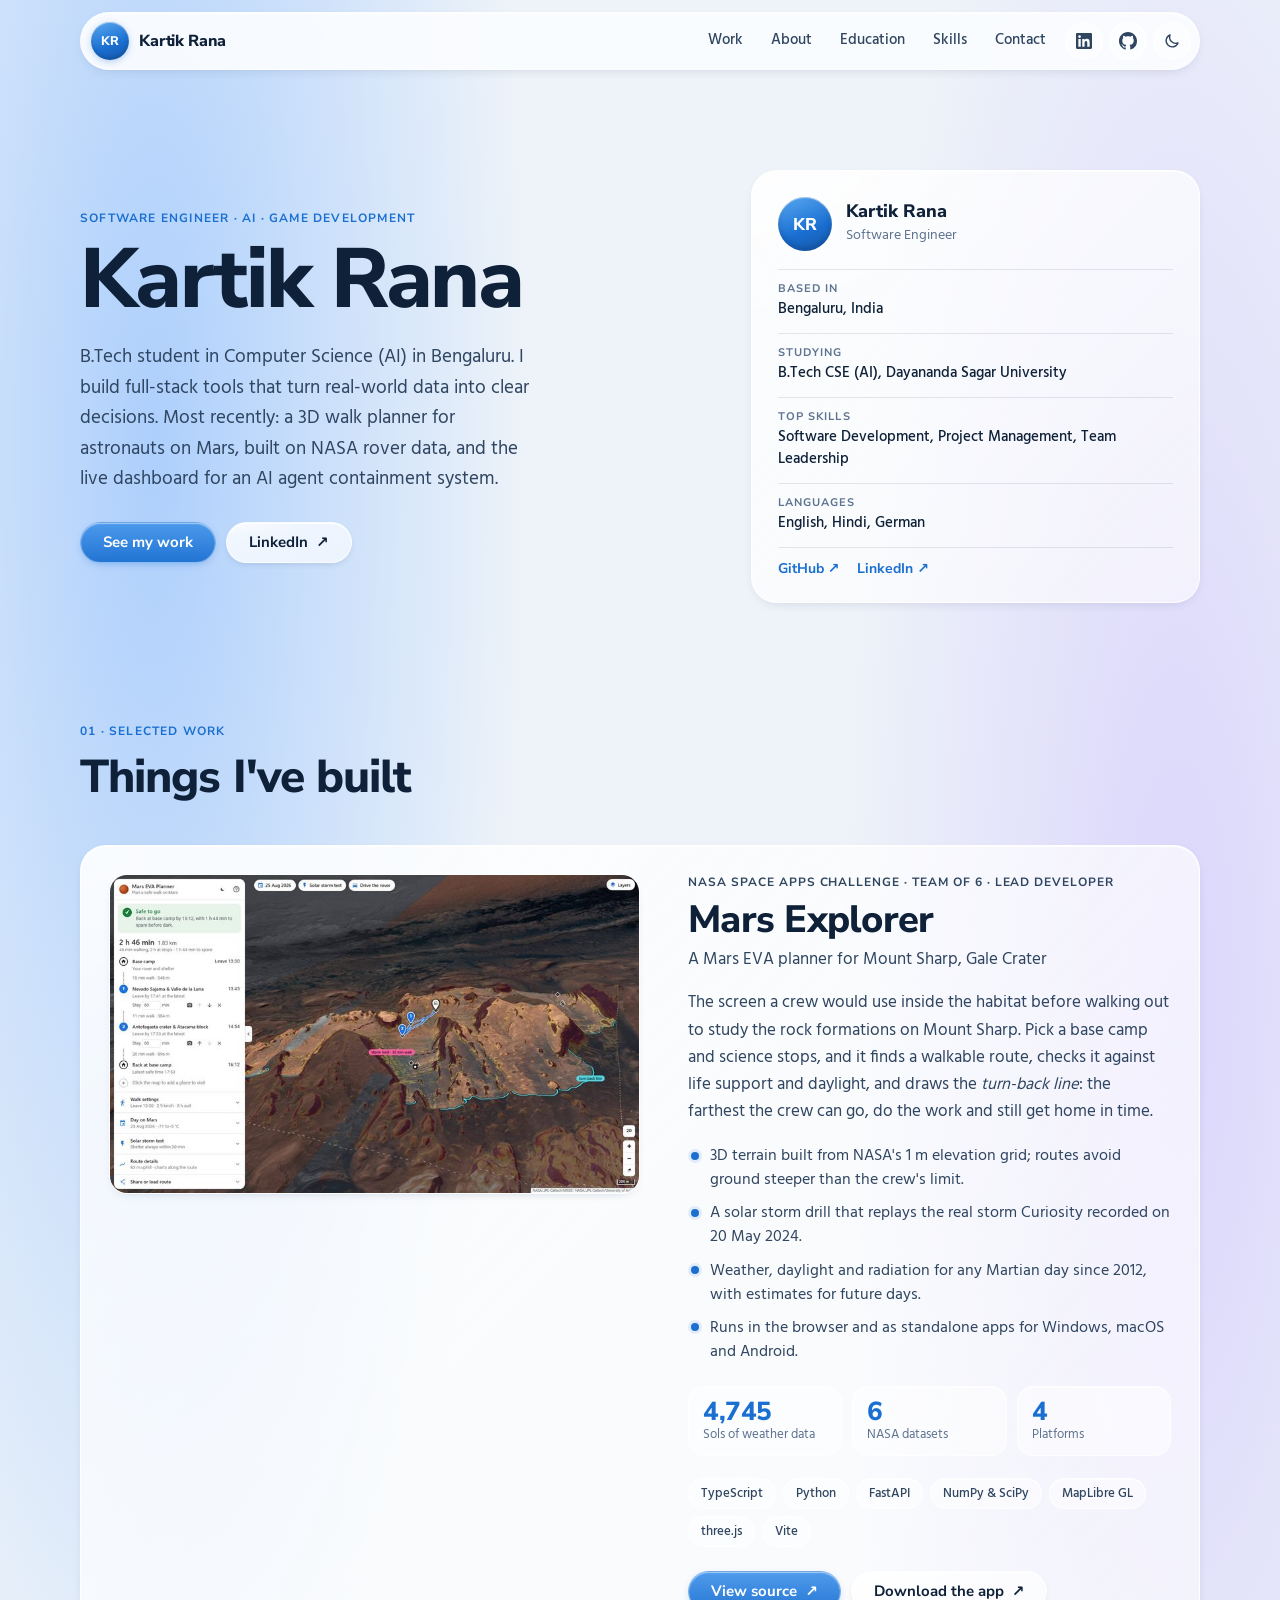
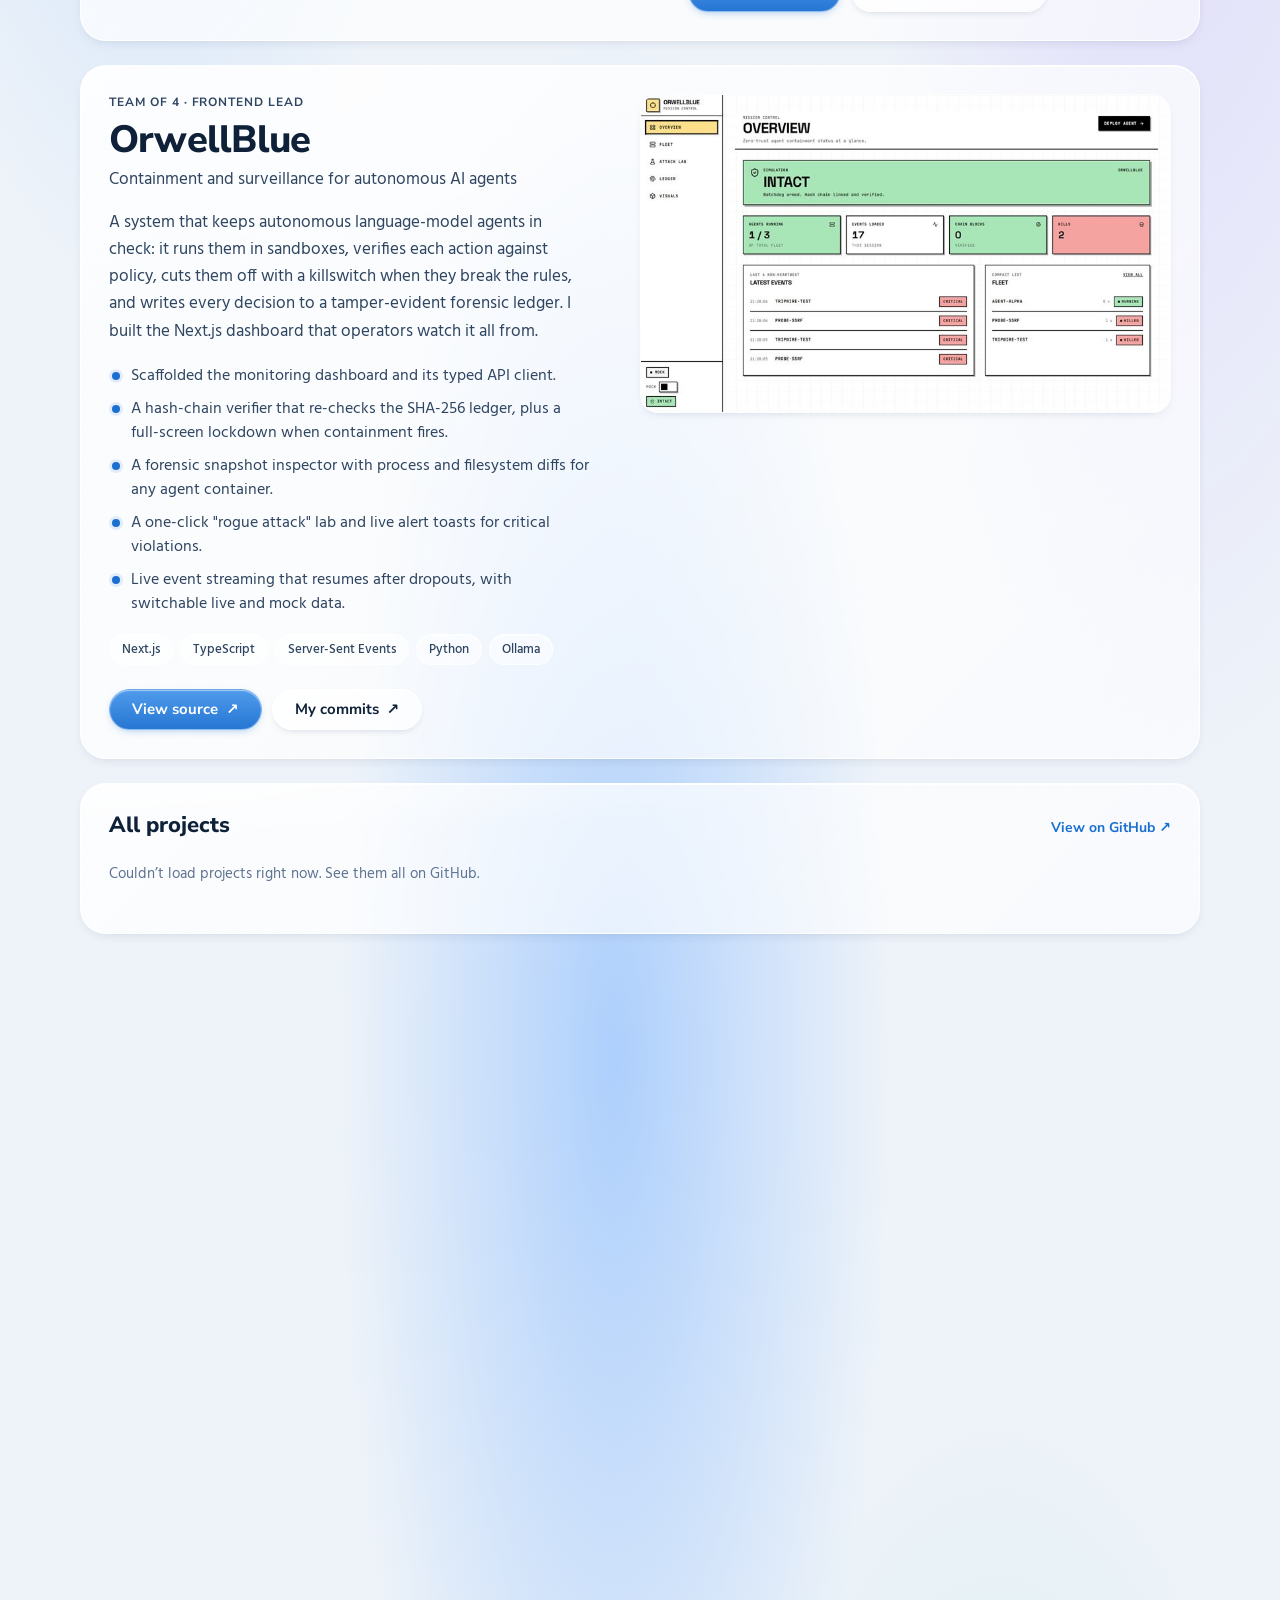
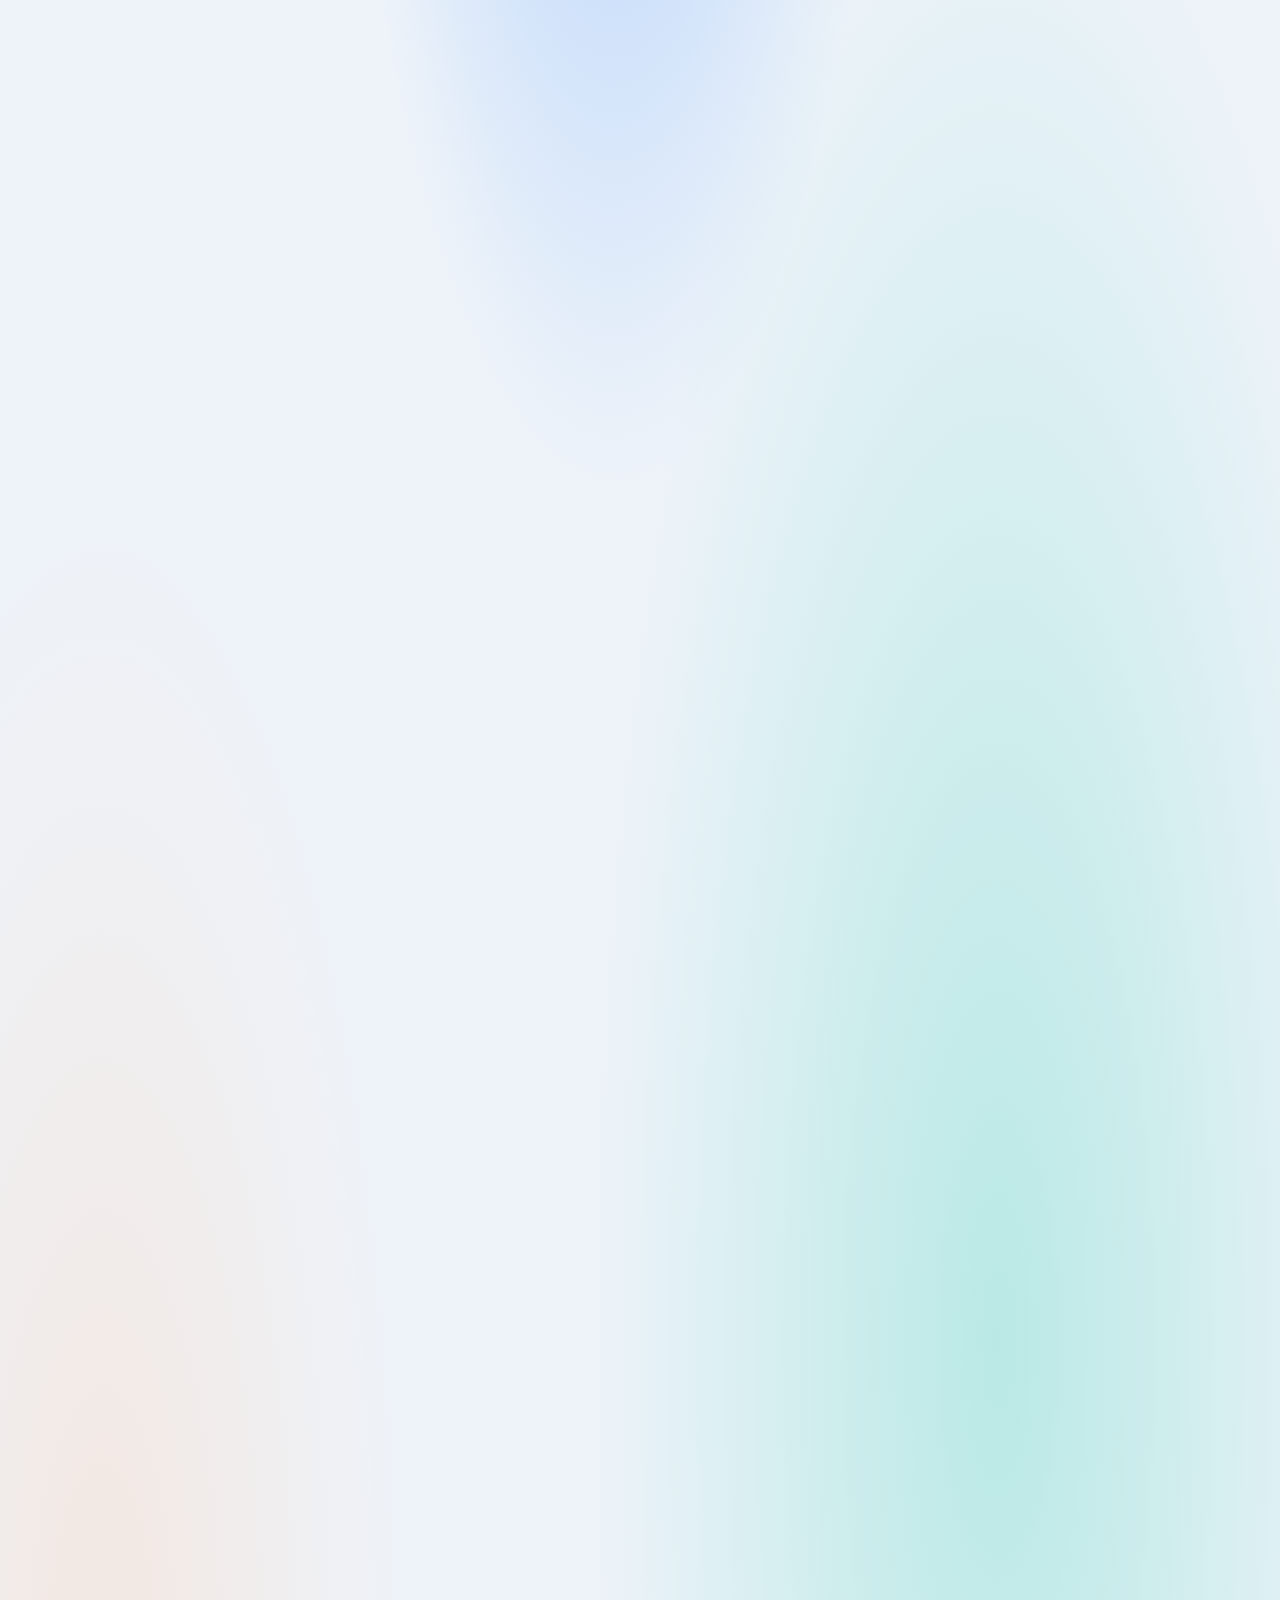
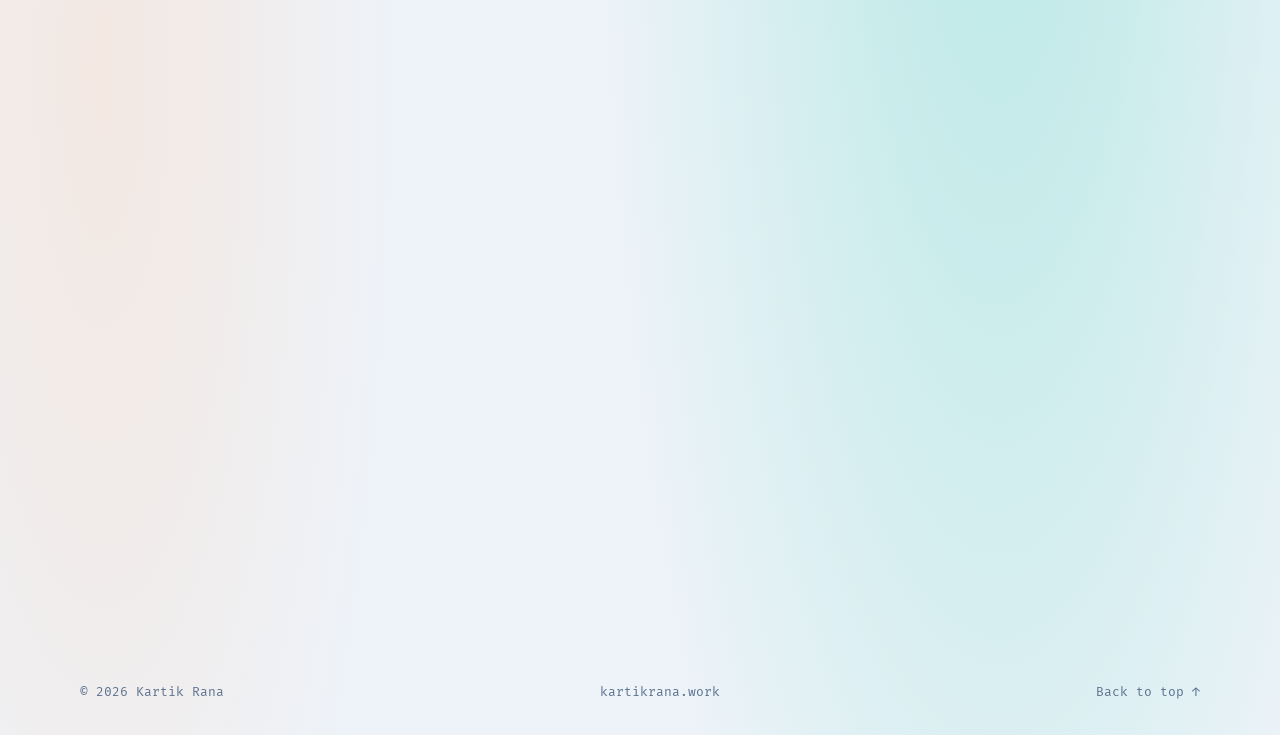
==== commit 4826173e: "Make the projects list scale to hundreds of repos - Deploy via GitHub Actions: on push and daily, sn" ====
--- a/index.html
+++ b/index.html
@@ -143,7 +143,7 @@
         </header>
 
         <!-- Mars Explorer -->
-        <article class="project glass">
+        <article class="project glass" data-repo="MarsExplorer">
           <a class="project-media" href="https://github.com/Kartik-rana137/MarsExplorer" target="_blank" rel="noopener" tabindex="-1" aria-hidden="true">
             <img src="assets/marsexplorer-800.jpg" srcset="assets/marsexplorer-800.jpg 800w, assets/marsexplorer.jpg 1600w" sizes="(max-width: 900px) calc(100vw - 72px), 560px" width="1600" height="960" loading="lazy" decoding="async"
                  alt="">
@@ -180,7 +180,7 @@
         </article>
 
         <!-- OrwellBlue -->
-        <article class="project project-flip glass">
+        <article class="project project-flip glass" data-repo="jagath-sajjan/OrwellBlue">
           <a class="project-media" href="https://github.com/jagath-sajjan/OrwellBlue" target="_blank" rel="noopener" tabindex="-1" aria-hidden="true">
             <img src="assets/orwellblue-800.jpg" srcset="assets/orwellblue-800.jpg 800w, assets/orwellblue.jpg 1600w" sizes="(max-width: 900px) calc(100vw - 72px), 560px" width="1600" height="960" loading="lazy" decoding="async" alt="">
           </a>
@@ -212,15 +212,37 @@
         </article>
 
         <!-- Live from GitHub -->
-        <div class="repos glass" aria-labelledby="repos-title">
+        <div class="repos glass" id="projects" aria-labelledby="repos-title">
           <div class="repos-head">
-            <h3 id="repos-title" class="repos-title">More on GitHub</h3>
-            <a class="link-arrow" href="https://github.com/Kartik-rana137?tab=repositories" target="_blank" rel="noopener">All repositories <span aria-hidden="true">↗</span></a>
-          </div>
-          <div class="repo-grid" id="repo-grid" aria-live="polite">
-            <p class="repo-empty">New public repositories appear here automatically once they're on
-              <a href="https://github.com/Kartik-rana137" target="_blank" rel="noopener">GitHub</a>.</p>
-          </div>
+            <div>
+              <h3 id="repos-title" class="repos-title">All projects</h3>
+              <p class="repos-count" id="repo-count" aria-live="polite">Loading projects from GitHub…</p>
+            </div>
+            <a class="link-arrow" href="https://github.com/Kartik-rana137?tab=repositories" target="_blank" rel="noopener">View on GitHub <span aria-hidden="true">↗</span></a>
+          </div>
+          <div class="repo-tools" id="repo-tools" hidden>
+            <label class="field field-search">
+              <span class="sr-only">Search projects</span>
+              <svg viewBox="0 0 24 24" width="16" height="16" aria-hidden="true"><circle cx="11" cy="11" r="6.5" fill="none" stroke="currentColor" stroke-width="2"/><path d="M16 16l4 4" stroke="currentColor" stroke-width="2" stroke-linecap="round"/></svg>
+              <input type="search" id="repo-search" placeholder="Search by name, topic or description" autocomplete="off">
+            </label>
+            <label class="field field-select">
+              <span class="sr-only">Filter by language</span>
+              <select id="repo-lang"><option value="">All languages</option></select>
+            </label>
+            <label class="field field-select">
+              <span class="sr-only">Sort projects</span>
+              <select id="repo-sort">
+                <option value="updated">Recently updated</option>
+                <option value="stars">Most stars</option>
+                <option value="newest">Newest</option>
+                <option value="name">Name A–Z</option>
+              </select>
+            </label>
+          </div>
+          <div class="repo-grid" id="repo-grid"></div>
+          <p class="repo-empty" id="repo-empty" hidden></p>
+          <div class="repo-more"><button class="btn btn-ghost" type="button" id="repo-more" hidden>Show more</button></div>
         </div>
       </div>
     </section>
--- a/css/styles.css
+++ b/css/styles.css
@@ -499,6 +499,64 @@
   .tl-item::after { left: -26px; }
 }
 
+/* ---------- All projects: toolbar, cards, paging ---------- */
+[hidden] { display: none !important; }
+.sr-only {
+  position: absolute; width: 1px; height: 1px; padding: 0; margin: -1px;
+  overflow: hidden; clip: rect(0 0 0 0); white-space: nowrap; border: 0;
+}
+.repos-count { margin: 4px 0 0; font-size: 14px; color: var(--muted); }
+
+.repo-tools {
+  display: grid; grid-template-columns: minmax(0, 1fr) auto auto; gap: 10px;
+  margin: 4px 0 18px;
+}
+.field {
+  position: relative; display: flex; align-items: center;
+  background: var(--glass-inset); border: 1px solid var(--glass-inset-border);
+  border-radius: 999px; box-shadow: inset 0 1px 0 rgb(255 255 255 / .6);
+  color: var(--muted);
+}
+:root[data-theme="dark"] .field { box-shadow: inset 0 1px 0 rgb(255 255 255 / .08); }
+.field:focus-within { border-color: var(--accent); box-shadow: 0 0 0 3px var(--accent-tint); }
+.field svg { position: absolute; left: 14px; pointer-events: none; }
+.field input, .field select {
+  width: 100%; min-width: 0; height: 42px; padding: 0 16px;
+  border: 0; outline: 0; background: transparent; color: var(--ink);
+  font: 500 14.5px/1 var(--sans);
+  appearance: none; -webkit-appearance: none;
+}
+.field-search input { padding-left: 38px; }
+.field select { padding-right: 34px; cursor: pointer; }
+.field-select::after {   /* chevron */
+  content: ""; position: absolute; right: 15px; top: 50%; width: 7px; height: 7px; margin-top: -5px;
+  border-right: 2px solid currentColor; border-bottom: 2px solid currentColor; transform: rotate(45deg);
+  pointer-events: none;
+}
+.field select option { color: #0f2138; background: #fff; }
+.field input::placeholder { color: var(--muted); opacity: .85; }
+.field input::-webkit-search-cancel-button { cursor: pointer; }
+
+.repo-top { display: flex; align-items: center; justify-content: space-between; gap: 10px; }
+.repo-badge {
+  flex: none; font: 700 10.5px/1 var(--display); letter-spacing: .08em; text-transform: uppercase;
+  padding: 5px 9px; border-radius: 999px; color: var(--accent); background: var(--accent-tint);
+}
+.repo-badge.is-muted { color: var(--muted); background: rgb(93 115 144 / .12); }
+.repo.is-featured { border-color: rgb(26 111 209 / .35); }
+.repo-topics { display: flex; flex-wrap: wrap; gap: 6px; }
+.repo-topics span {
+  font-size: 12px; line-height: 1; padding: 5px 9px; border-radius: 999px;
+  color: var(--accent); background: var(--accent-tint);
+}
+.repo-more { display: flex; justify-content: center; margin-top: 18px; }
+.repo-empty { margin: 4px 0 0; }
+
+@media (max-width: 640px) {
+  .repo-tools { grid-template-columns: 1fr 1fr; }
+  .field-search { grid-column: 1 / -1; }
+}
+
 /* ==========================================================
    Lite mode — set by the inline script in <head> on phones,
    low-memory / low-core devices, data-saver, or when the system
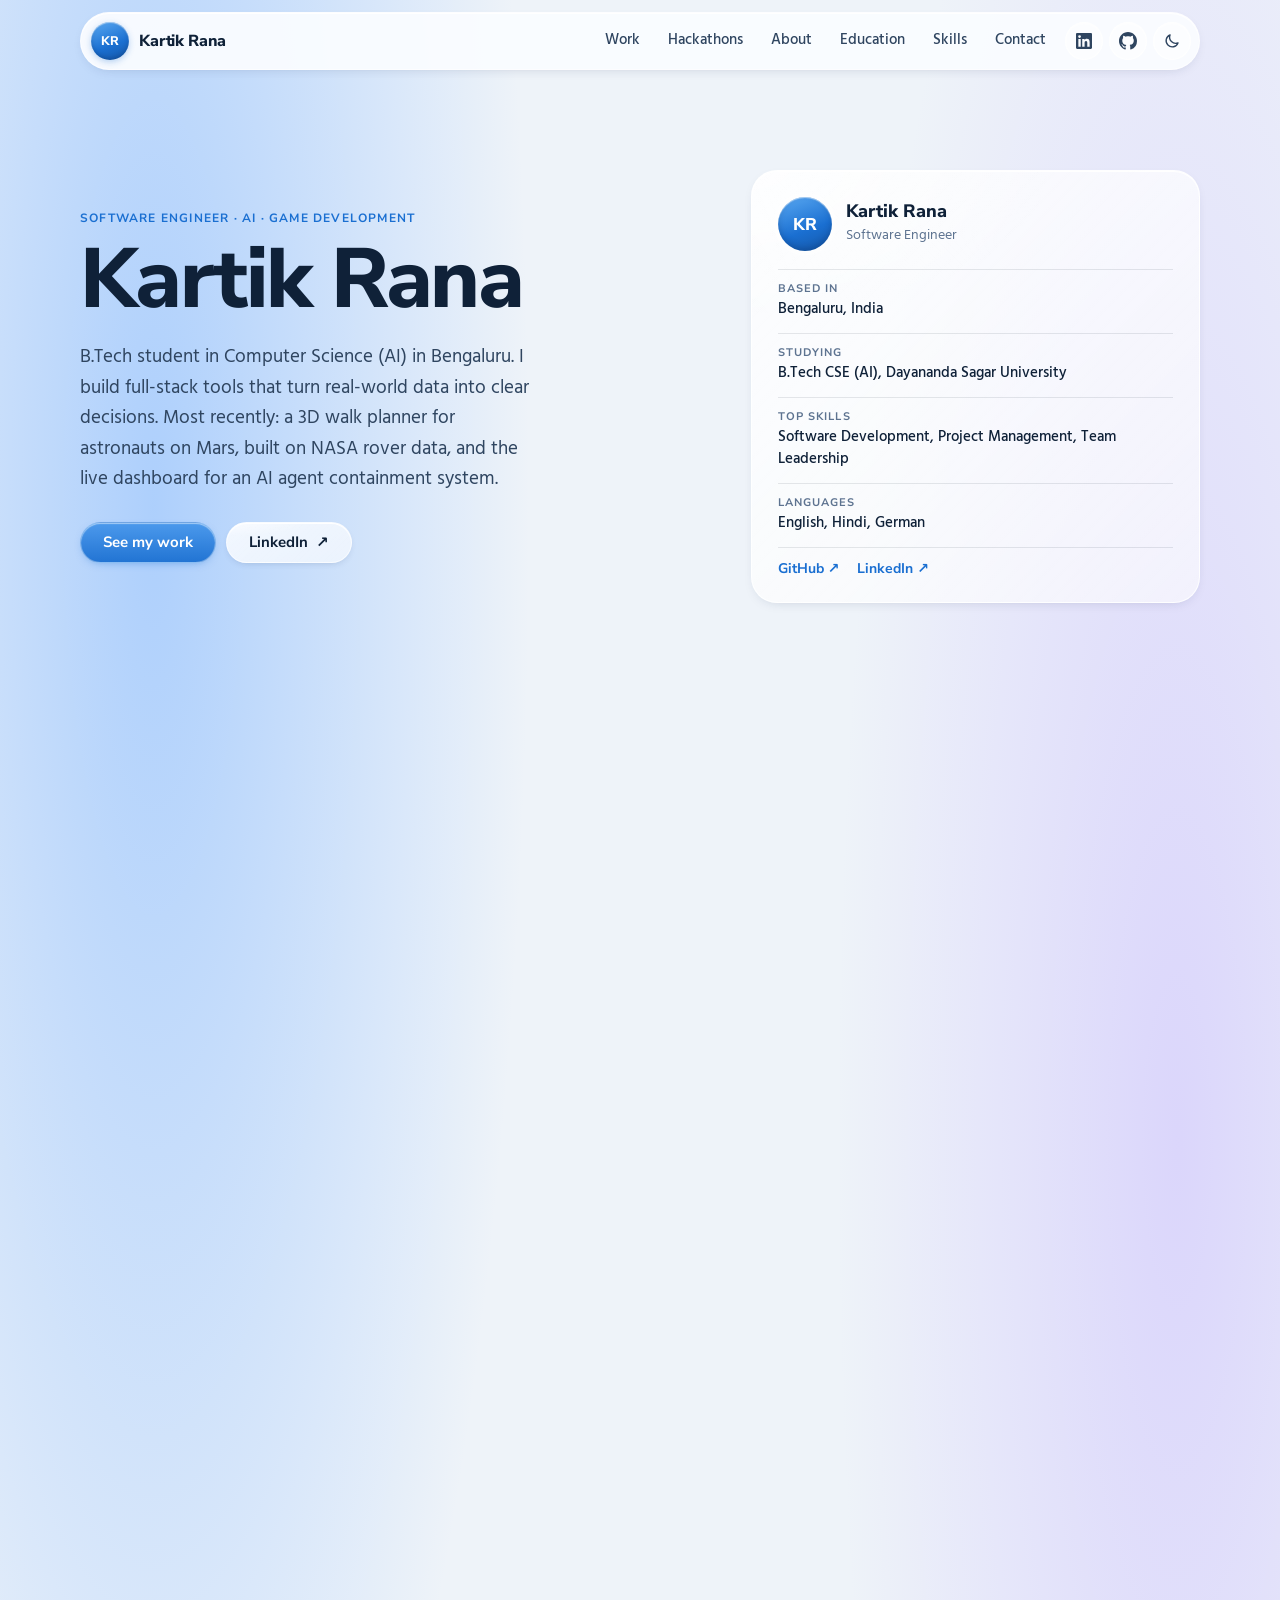
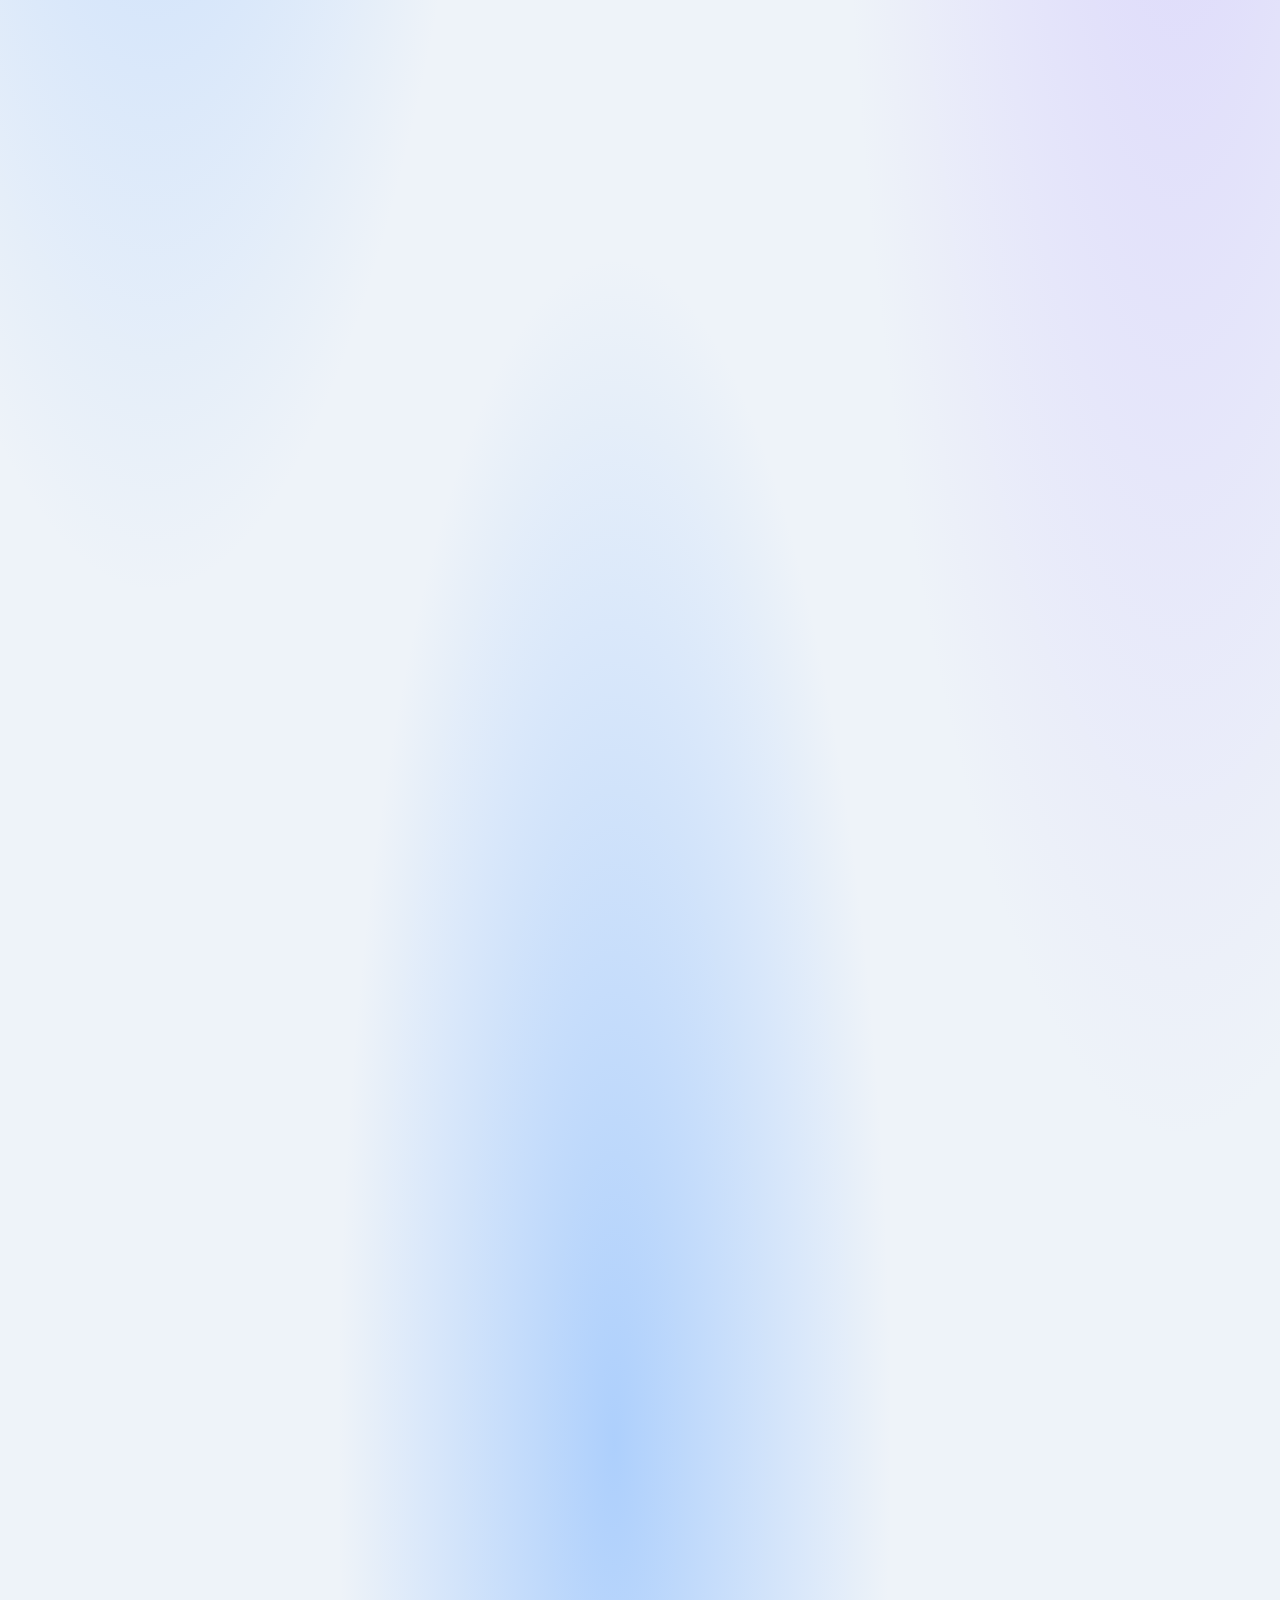
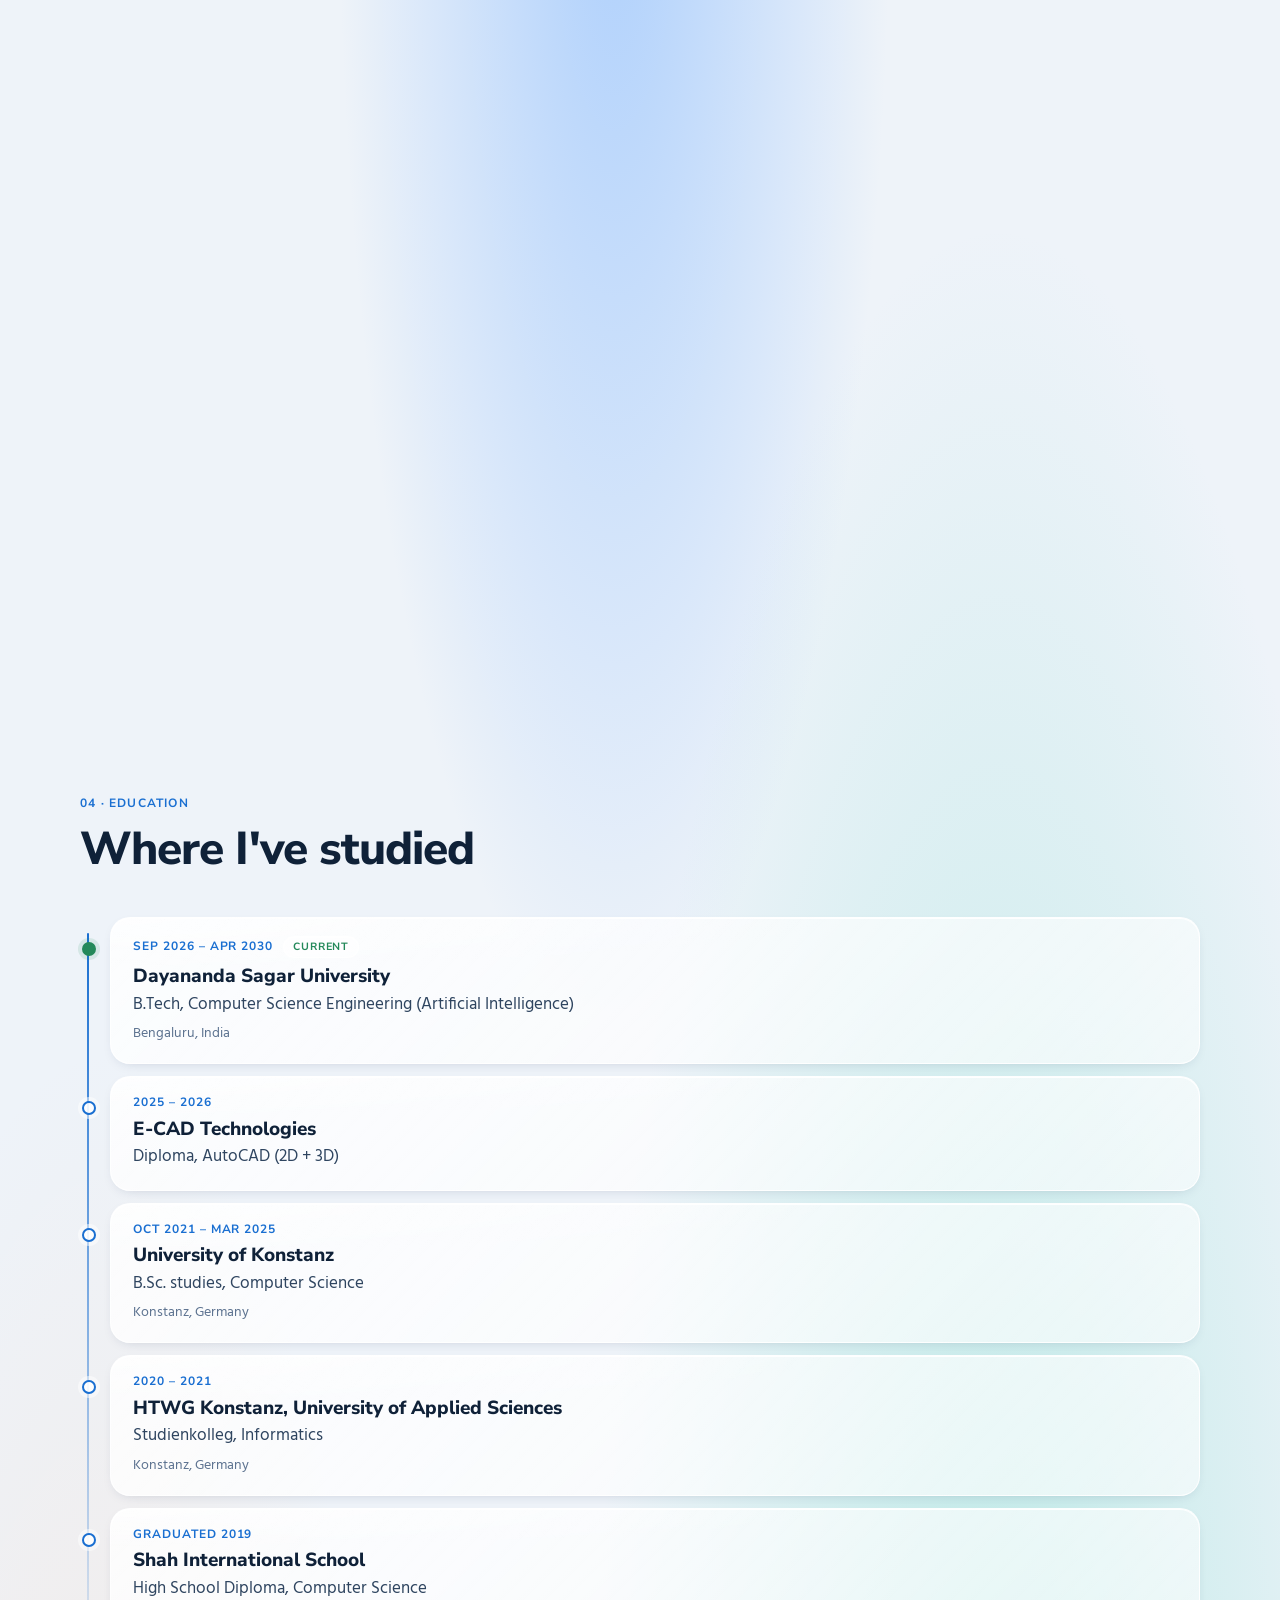
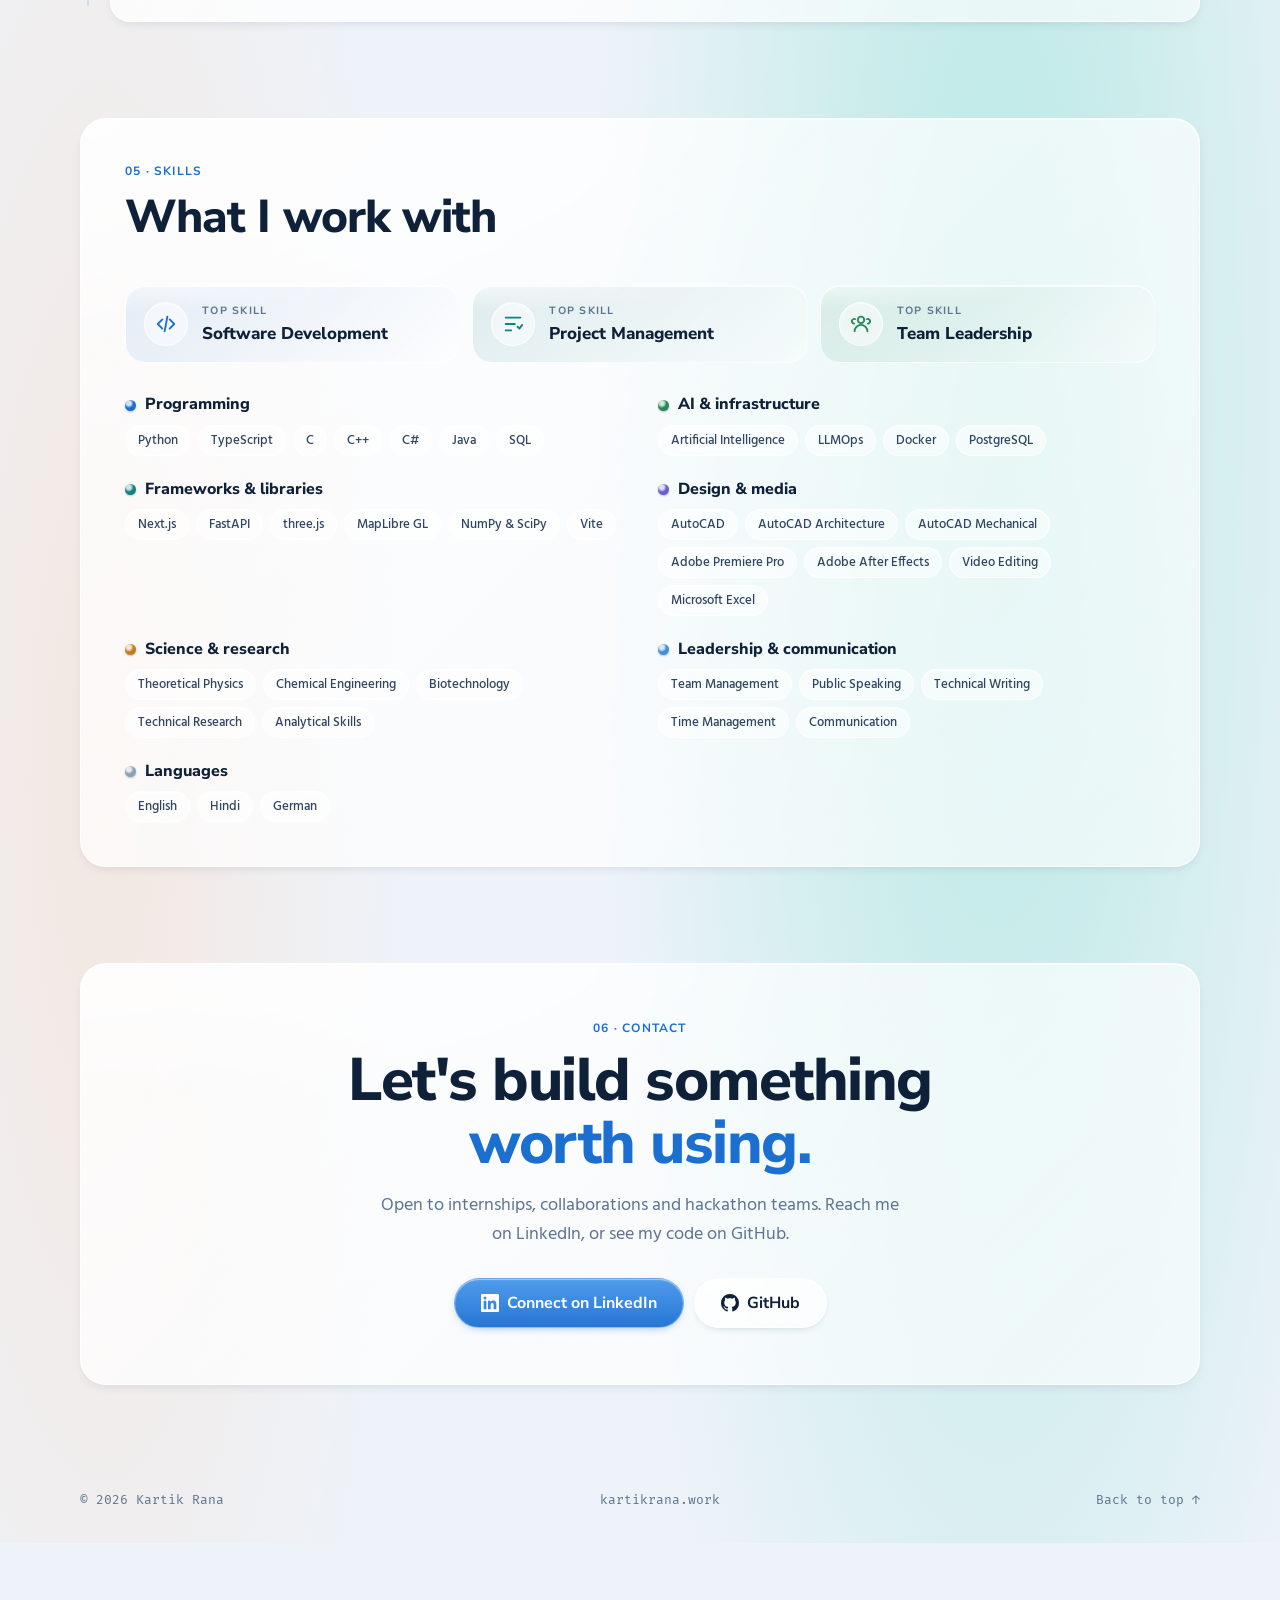
==== commit 9314d19b: "Add hackathons section with on-demand certificates - NASA Space Apps Challenge 2026 (lead developer," ====
--- a/index.html
+++ b/index.html
@@ -74,6 +74,7 @@
       </a>
       <nav class="nav" aria-label="Primary">
         <a href="#work">Work</a>
+        <a class="nav-wide" href="#hackathons">Hackathons</a>
         <a href="#about">About</a>
         <a class="nav-wide" href="#education">Education</a>
         <a class="nav-wide" href="#skills">Skills</a>
@@ -247,11 +248,85 @@
       </div>
     </section>
 
+    <!-- ============ HACKATHONS ============ -->
+    <section class="section" id="hackathons" aria-labelledby="hack-title">
+      <div class="wrap">
+        <header class="section-head">
+          <p class="eyebrow">02 · Hackathons</p>
+          <h2 id="hack-title" class="section-title">Built against the clock</h2>
+        </header>
+        <div class="hack-grid">
+          <article class="hack glass">
+            <div class="hack-meta">
+              <span class="hack-chip">14–15 Nov 2026</span>
+              <span class="hack-chip">Global · 2 days</span>
+            </div>
+            <h3 class="hack-title">NASA Space Apps Challenge 2026</h3>
+            <p class="hack-org">Organised by NASA</p>
+            <p class="hack-desc">
+              NASA's annual global hackathon, held over one weekend at more than 500 local events around the world.
+              Teams take on challenges written by NASA experts and build solutions with NASA's free and open data.
+            </p>
+            <dl class="hack-facts">
+              <div><dt>Role</dt><dd>Lead developer, team of 6</dd></div>
+              <div><dt>Project</dt><dd><a href="#work">Mars Explorer</a>, a 3D planner for safe astronaut walks on Mars</dd></div>
+              <div><dt>Recognition</dt><dd>“Galactic Problem Solver” certificate</dd></div>
+            </dl>
+            <a class="btn btn-ghost cert-btn" href="assets/certificates/nasa-space-apps-2026.jpg"
+               data-cert="assets/certificates/nasa-space-apps-2026.jpg"
+               data-cert-title="NASA Space Apps Challenge 2026: Galactic Problem Solver certificate"
+               data-cert-w="1122" data-cert-h="780">
+              <svg viewBox="0 0 24 24" width="16" height="16" aria-hidden="true"><path fill="none" stroke="currentColor" stroke-width="2" stroke-linecap="round" stroke-linejoin="round" d="M12 15a4 4 0 1 0 0-8 4 4 0 0 0 0 8zM9 14.2 8 21l4-2 4 2-1-6.8"/></svg>
+              View certificate
+            </a>
+          </article>
+
+          <article class="hack glass">
+            <div class="hack-meta">
+              <span class="hack-chip">2–3 Nov 2026</span>
+              <span class="hack-chip">36 hours</span>
+            </div>
+            <h3 class="hack-title">AARAMBH – The Beginning</h3>
+            <p class="hack-org">Tech Vedas, Dayananda Sagar University</p>
+            <p class="hack-desc">
+              A 36-hour hackathon organised by Tech Vedas, the technical club of the Department of CSE
+              (Artificial Intelligence and Data Science), School of Engineering, Dayananda Sagar University.
+            </p>
+            <dl class="hack-facts">
+              <div><dt>Role</dt><dd>Frontend lead, team of 4</dd></div>
+              <div><dt>Project</dt><dd><a href="#work">OrwellBlue</a>, containment and live monitoring for autonomous AI agents</dd></div>
+              <div><dt>Recognition</dt><dd>Certificate of participation</dd></div>
+            </dl>
+            <a class="btn btn-ghost cert-btn" href="assets/certificates/aarambh-2026.jpg"
+               data-cert="assets/certificates/aarambh-2026.jpg"
+               data-cert-title="AARAMBH – The Beginning: certificate of participation"
+               data-cert-w="1003" data-cert-h="711">
+              <svg viewBox="0 0 24 24" width="16" height="16" aria-hidden="true"><path fill="none" stroke="currentColor" stroke-width="2" stroke-linecap="round" stroke-linejoin="round" d="M12 15a4 4 0 1 0 0-8 4 4 0 0 0 0 8zM9 14.2 8 21l4-2 4 2-1-6.8"/></svg>
+              View certificate
+            </a>
+          </article>
+        </div>
+      </div>
+    </section>
+
+    <!-- Certificate viewer: the image is only loaded when a "View certificate" button is clicked -->
+    <dialog class="cert-dialog" id="cert-dialog" aria-labelledby="cert-caption">
+      <div class="cert-frame glass">
+        <div class="cert-head">
+          <p class="cert-caption" id="cert-caption"></p>
+          <button class="icon-btn cert-close" type="button" id="cert-close" aria-label="Close certificate">
+            <svg viewBox="0 0 24 24" width="18" height="18" aria-hidden="true"><path stroke="currentColor" stroke-width="2" stroke-linecap="round" d="M6 6l12 12M18 6 6 18"/></svg>
+          </button>
+        </div>
+        <img class="cert-img" id="cert-img" alt="" decoding="async">
+      </div>
+    </dialog>
+
     <!-- ============ ABOUT ============ -->
     <section class="section" id="about" aria-labelledby="about-title">
       <div class="wrap"><div class="about glass">
         <header class="section-head">
-          <p class="eyebrow">02 · About</p>
+          <p class="eyebrow">03 · About</p>
           <h2 id="about-title" class="section-title">Engineer, builder, team lead</h2>
         </header>
         <div class="about-body">
@@ -280,7 +355,7 @@
     <section class="section" id="education" aria-labelledby="edu-title">
       <div class="wrap">
         <header class="section-head">
-          <p class="eyebrow">03 · Education</p>
+          <p class="eyebrow">04 · Education</p>
           <h2 id="edu-title" class="section-title">Where I've studied</h2>
         </header>
         <ol class="timeline">
@@ -320,7 +395,7 @@
     <section class="section" id="skills" aria-labelledby="skills-title">
       <div class="wrap"><div class="skills glass">
         <header class="section-head">
-          <p class="eyebrow">04 · Skills</p>
+          <p class="eyebrow">05 · Skills</p>
           <h2 id="skills-title" class="section-title">What I work with</h2>
         </header>
         <ul class="top-skills" aria-label="Top skills">
@@ -396,7 +471,7 @@
     <!-- ============ CONTACT ============ -->
     <section class="section contact" id="contact" aria-labelledby="contact-title">
       <div class="wrap"><div class="contact-card glass">
-        <p class="eyebrow">05 · Contact</p>
+        <p class="eyebrow">06 · Contact</p>
         <h2 id="contact-title" class="contact-title">Let's build something<br><em>worth using.</em></h2>
         <p class="contact-lede">Open to internships, collaborations and hackathon teams. Reach me on LinkedIn, or see my code on GitHub.</p>
         <div class="cta-row">
--- a/css/styles.css
+++ b/css/styles.css
@@ -380,6 +380,52 @@
 .repo-foot { display: flex; gap: 14px; font-size: 12.5px; color: var(--muted); align-items: center; flex-wrap: wrap; }
 .lang-dot { display: inline-block; width: 9px; height: 9px; border-radius: 50%; margin-right: 6px; vertical-align: -1px; }
 
+/* ---------- Hackathons ---------- */
+.hack-grid { display: grid; grid-template-columns: repeat(2, 1fr); gap: 20px; align-items: stretch; }
+.hack { display: flex; flex-direction: column; padding: clamp(20px, 3vw, 30px); }
+.hack-meta { display: flex; flex-wrap: wrap; gap: 6px; margin-bottom: 14px; }
+.hack-chip {
+  font: 700 11.5px/1 var(--display); letter-spacing: .06em; text-transform: uppercase;
+  padding: 6px 10px; border-radius: 999px; color: var(--accent); background: var(--accent-tint);
+}
+.hack-title { font: 800 clamp(21px, 2.4vw, 25px)/1.2 var(--display); letter-spacing: -.01em; margin: 0 0 4px; }
+.hack-org { margin: 0 0 14px; font-size: 14.5px; color: var(--muted); }
+.hack-desc { color: var(--ink-soft); font-size: 15.5px; }
+.hack-facts { margin: 4px 0 22px; display: grid; }
+.hack-facts div {
+  display: grid; grid-template-columns: 104px 1fr; gap: 12px;
+  padding: 10px 0; border-top: 1px solid var(--line);
+}
+.hack-facts dt { font: 700 11px/1.6 var(--display); letter-spacing: .1em; text-transform: uppercase; color: var(--muted); }
+.hack-facts dd { margin: 0; font-size: 15px; color: var(--ink); }
+.hack-facts a { color: var(--accent); font-weight: 600; text-decoration: none; }
+.hack-facts a:hover { text-decoration: underline; text-underline-offset: 3px; }
+.cert-btn { margin-top: auto; align-self: flex-start; }
+
+/* Certificate viewer (native <dialog>: Esc, focus trapping and backdrop come for free) */
+.cert-dialog {
+  width: min(1040px, calc(100vw - 32px)); max-width: none; max-height: calc(100vh - 32px);
+  padding: 0; border: 0; background: transparent; overflow: visible;
+}
+.cert-dialog::backdrop { background: rgb(10 20 36 / .55); backdrop-filter: blur(6px); -webkit-backdrop-filter: blur(6px); }
+.cert-frame { padding: 14px; border-radius: 22px; background: var(--glass-fill-strong); }
+.cert-head { display: flex; align-items: center; justify-content: space-between; gap: 12px; padding: 2px 4px 12px 8px; }
+.cert-caption { margin: 0; font: 700 15px/1.35 var(--display); color: var(--ink); }
+.cert-close { flex: none; margin: 0; }
+.cert-img {
+  display: block; width: 100%; height: auto; max-height: calc(100vh - 140px); object-fit: contain;
+  border-radius: 12px; background: rgb(255 255 255 / .6);
+}
+.lite .cert-dialog::backdrop { backdrop-filter: none; -webkit-backdrop-filter: none; background: rgb(10 20 36 / .7); }
+
+@media (max-width: 900px) {
+  .hack-grid { grid-template-columns: 1fr; }
+}
+@media (max-width: 640px) {
+  .hack-facts div { grid-template-columns: 1fr; gap: 2px; }
+  .cert-frame { padding: 10px; border-radius: 18px; }
+}
+
 /* ---------- About ---------- */
 .about {
   display: grid; grid-template-columns: 1fr 1.6fr; gap: 0 clamp(32px, 5vw, 64px);
@@ -482,7 +528,7 @@
   .top-skills { grid-template-columns: 1fr; }
   .skill-groups { grid-template-columns: 1fr; }
 }
-@media (max-width: 760px) {
+@media (max-width: 900px) {
   .nav-wide { display: none; }
 }
 @media (max-width: 640px) {
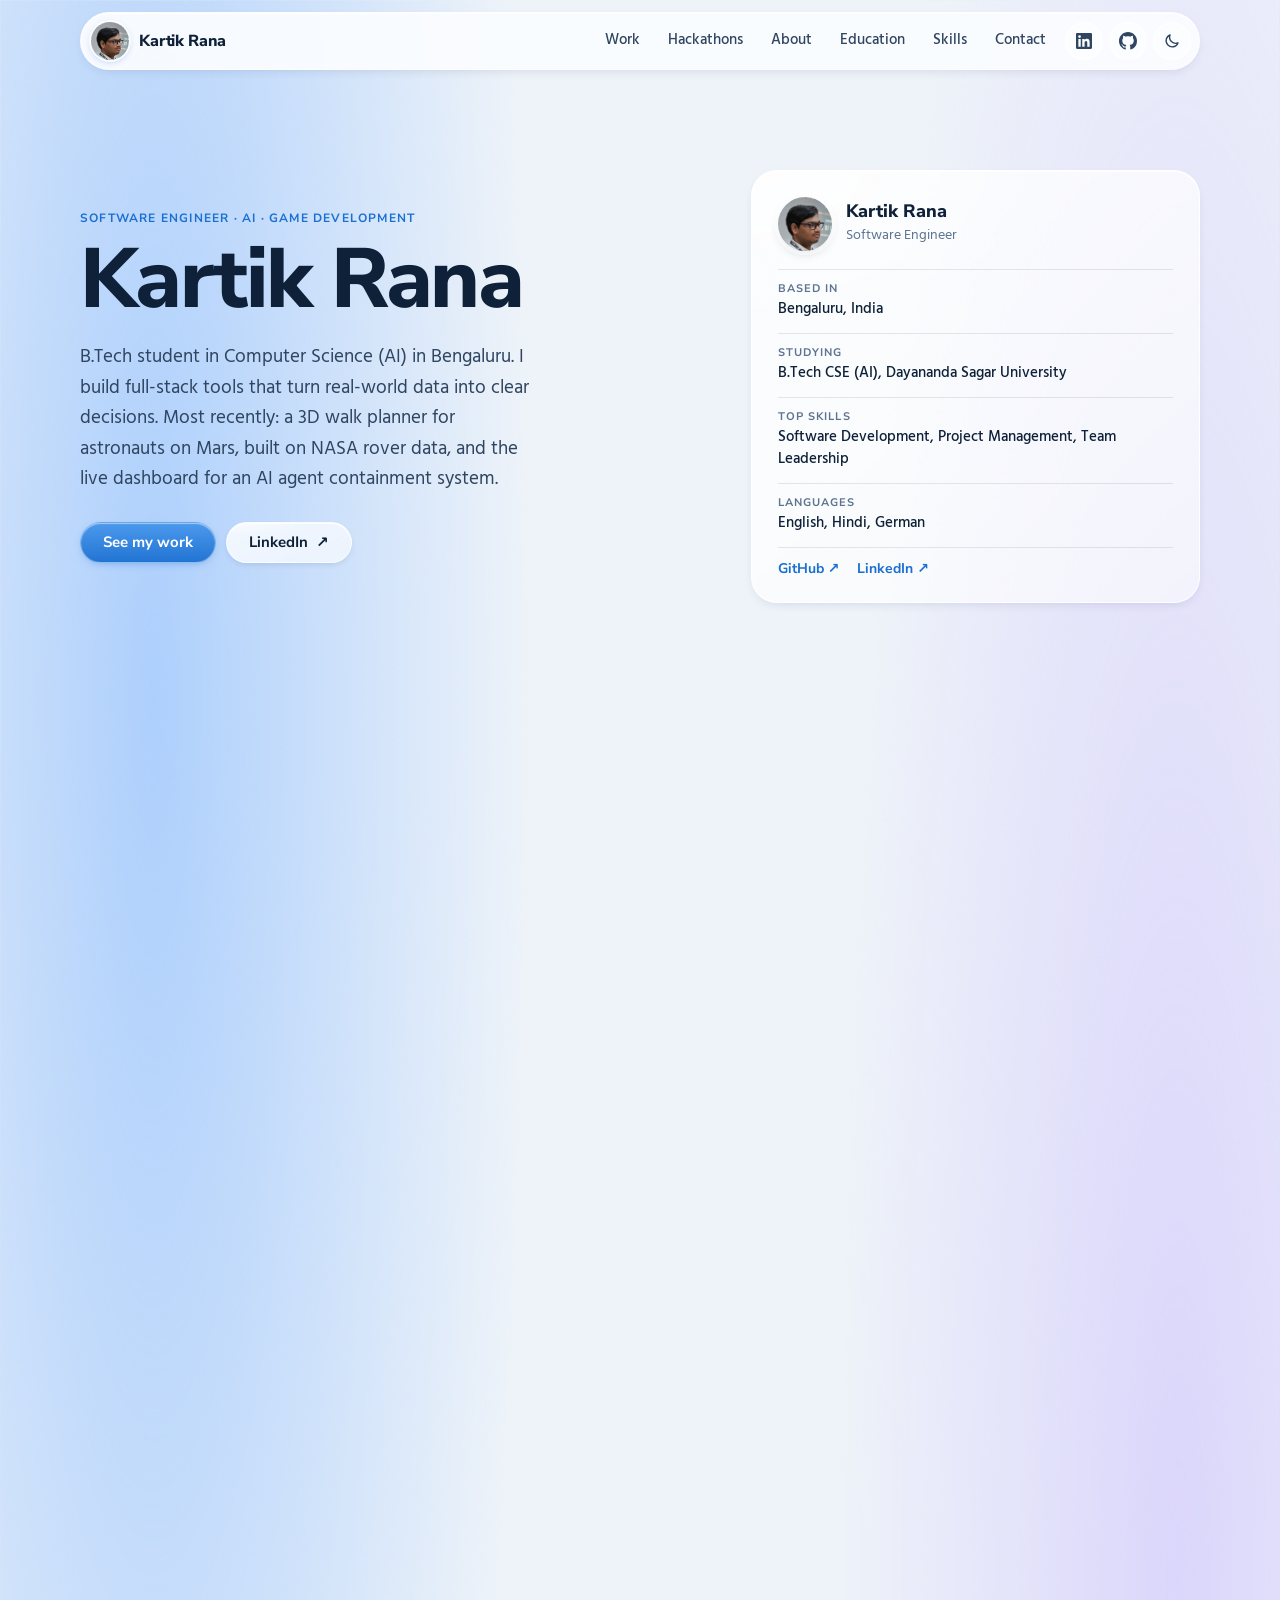
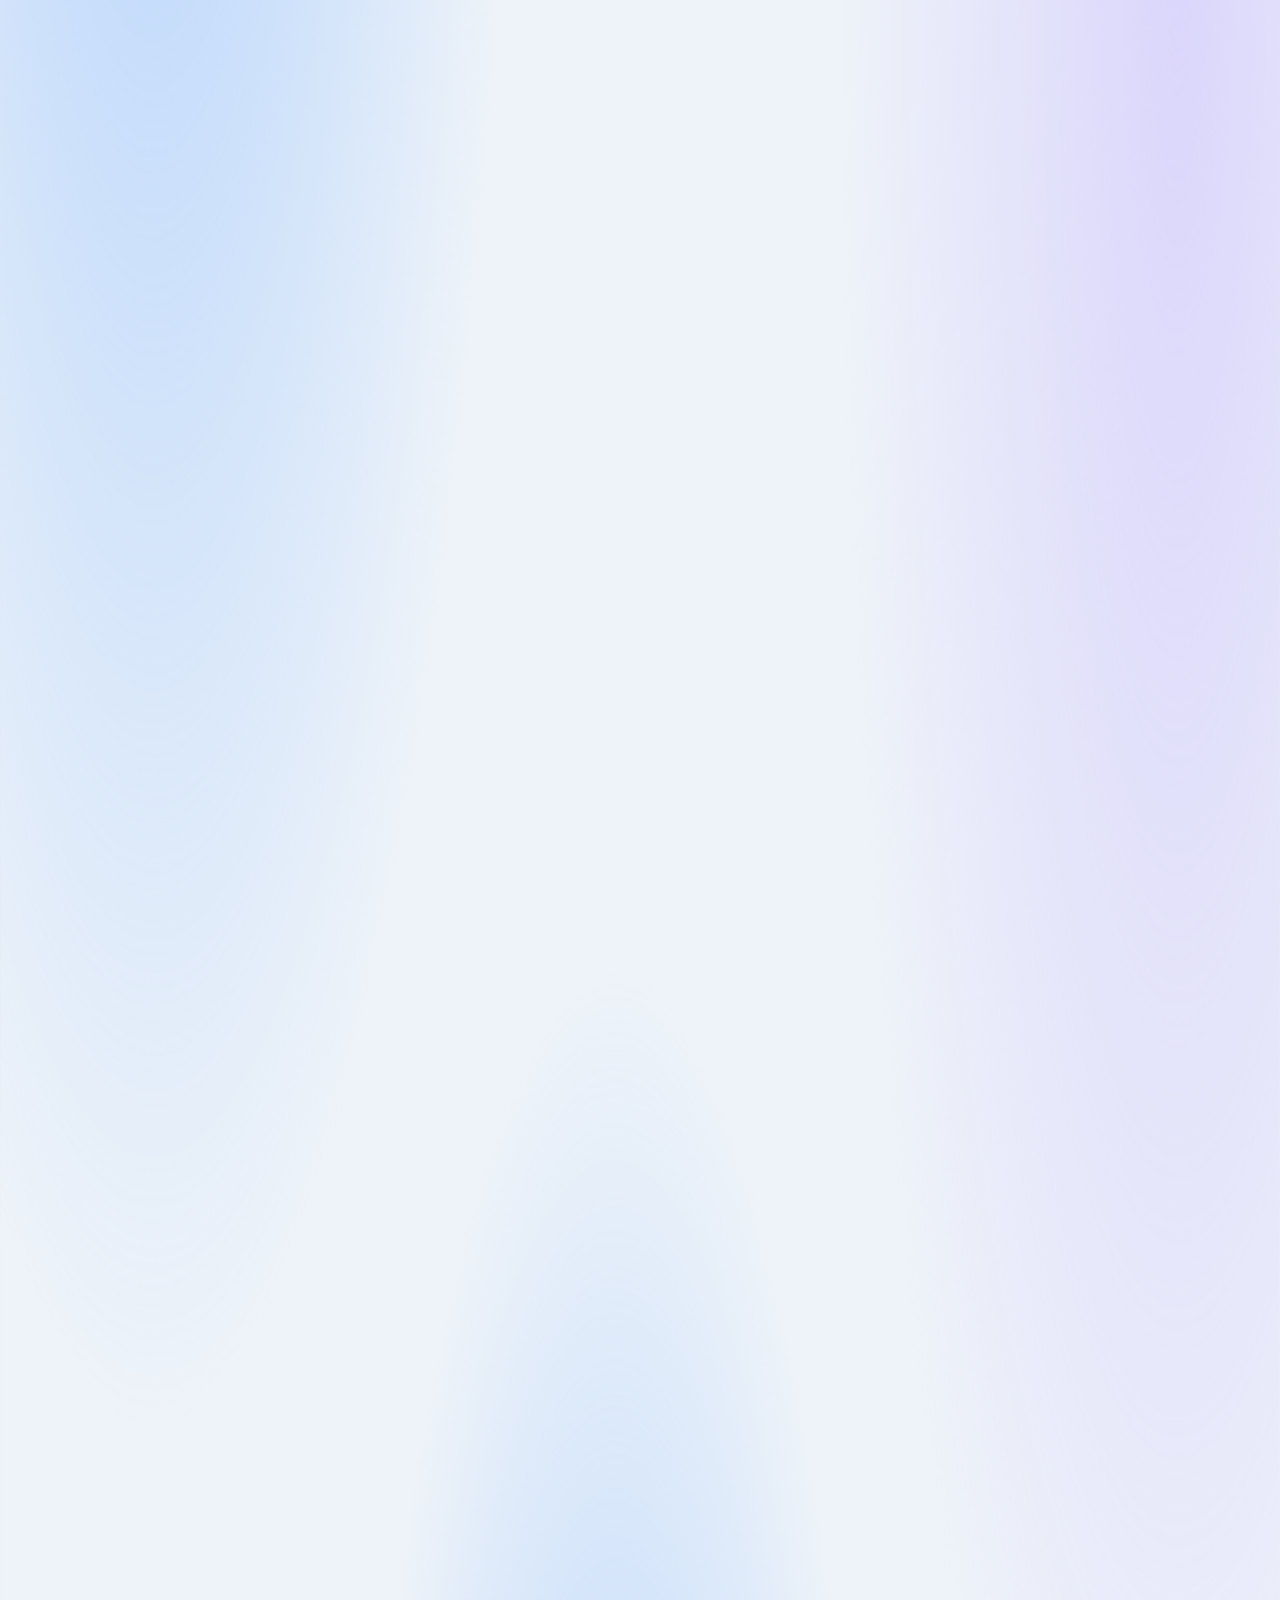
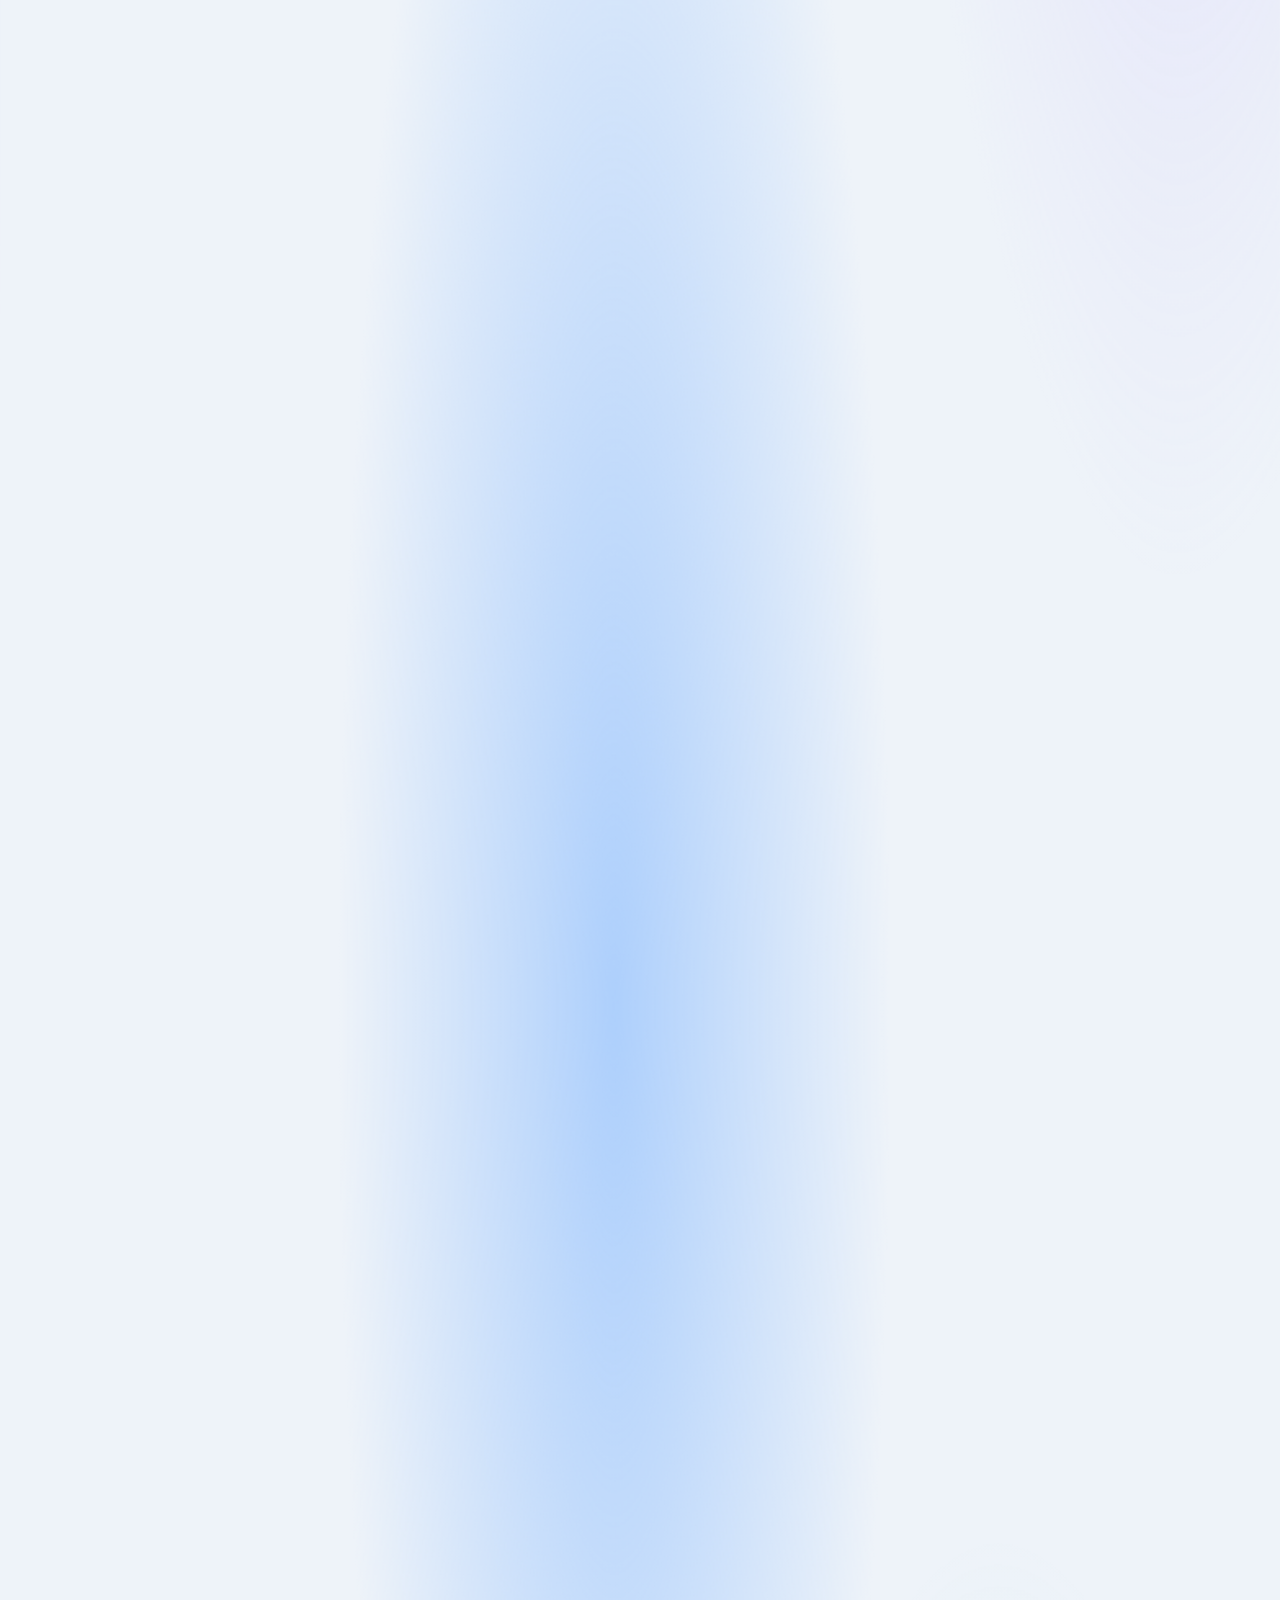
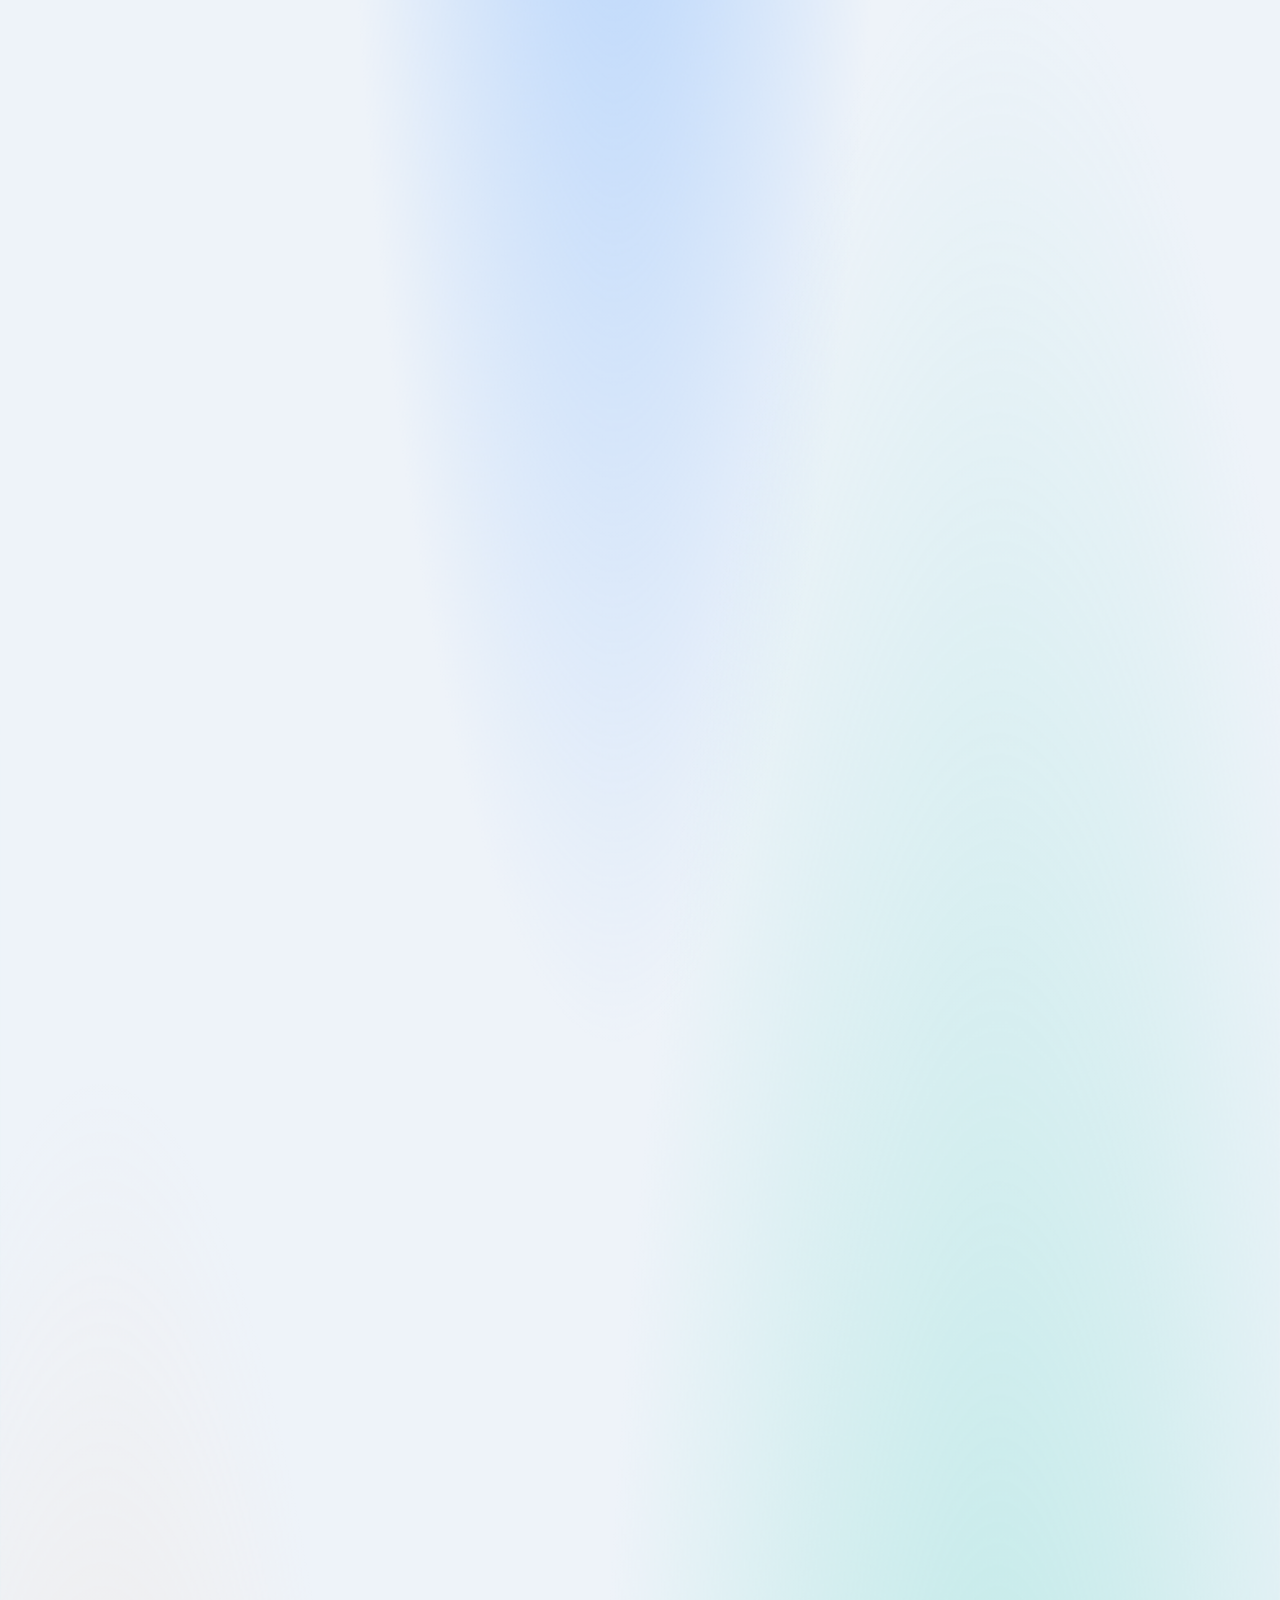
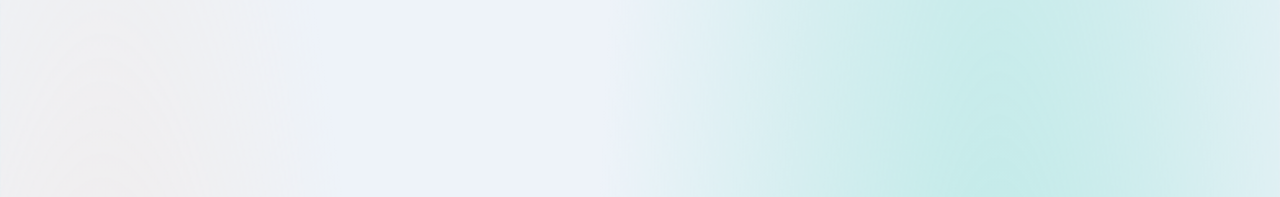
==== commit 4d149f8d: "Add profile photos and a stylised KR tab icon - Circular-cropped photo replaces the KR badge in the " ====
--- a/index.html
+++ b/index.html
@@ -52,6 +52,7 @@
     "name": "Kartik Rana",
     "url": "https://kartikrana.work/",
     "jobTitle": "Software Engineer",
+    "image": "https://kartikrana.work/assets/about.jpg",
     "address": { "@type": "PostalAddress", "addressLocality": "Bengaluru", "addressCountry": "IN" },
     "alumniOf": [
       { "@type": "CollegeOrUniversity", "name": "University of Konstanz" },
@@ -69,7 +70,7 @@
   <header class="site-header">
     <div class="wrap header-inner">
       <a class="brand" href="#top" aria-label="Kartik Rana, home">
-        <span class="brand-mark" aria-hidden="true">KR</span>
+        <img class="brand-mark" src="assets/avatar.jpg" width="38" height="38" alt="" decoding="async">
         <span class="brand-name">Kartik Rana</span>
       </a>
       <nav class="nav" aria-label="Primary">
@@ -115,7 +116,7 @@
 
         <aside class="hero-card glass" aria-label="At a glance">
           <div class="hc-head">
-            <span class="hc-avatar" aria-hidden="true">KR</span>
+            <img class="hc-avatar" src="assets/avatar.jpg" width="54" height="54" alt="" decoding="async">
             <div>
               <p class="hc-name">Kartik Rana</p>
               <p class="hc-role">Software Engineer</p>
@@ -325,10 +326,15 @@
     <!-- ============ ABOUT ============ -->
     <section class="section" id="about" aria-labelledby="about-title">
       <div class="wrap"><div class="about glass">
-        <header class="section-head">
-          <p class="eyebrow">03 · About</p>
-          <h2 id="about-title" class="section-title">Engineer, builder, team lead</h2>
-        </header>
+        <div class="about-side">
+          <header class="section-head">
+            <p class="eyebrow">03 · About</p>
+            <h2 id="about-title" class="section-title">Engineer, builder, team lead</h2>
+          </header>
+          <figure class="about-photo">
+            <img src="assets/about.jpg" width="720" height="960" loading="lazy" decoding="async" alt="Kartik Rana">
+          </figure>
+        </div>
         <div class="about-body">
           <p>
             I'm Kartik, a software engineer based in Bengaluru, studying for a B.Tech in Computer Science
--- a/css/styles.css
+++ b/css/styles.css
@@ -190,12 +190,12 @@
 
 .brand { display: inline-flex; align-items: center; gap: 10px; text-decoration: none; }
 .brand-mark {
-  display: grid; place-items: center;
-  width: 38px; height: 38px; border-radius: 50%;
-  font: 800 12.5px/1 var(--display); color: #fff; letter-spacing: .03em;
-  background: linear-gradient(160deg, #5aa9f2 0%, var(--accent) 60%, #1658a8 100%);
-  box-shadow: inset 0 1px 1px rgb(255 255 255 / .5), inset 0 -2px 4px rgb(0 30 80 / .25), 0 2px 6px rgb(26 111 209 / .3);
-}
+  display: block; flex: none;
+  width: 38px; height: 38px; border-radius: 50%; object-fit: cover;
+  background: var(--accent-tint);
+  box-shadow: 0 0 0 2px rgb(255 255 255 / .85), 0 2px 6px rgb(26 111 209 / .3);
+}
+:root[data-theme="dark"] .brand-mark { box-shadow: 0 0 0 2px rgb(255 255 255 / .18), 0 2px 6px rgb(0 0 0 / .4); }
 .brand-name { font: 800 16px/1 var(--display); letter-spacing: -.01em; }
 
 .nav { display: flex; align-items: center; gap: 2px; }
@@ -269,13 +269,12 @@
 .hero-card { padding: 26px; }
 .hc-head { display: flex; align-items: center; gap: 14px; padding-bottom: 18px; border-bottom: 1px solid var(--line); }
 .hc-avatar {
-  display: grid; place-items: center; flex: none;
-  width: 54px; height: 54px; border-radius: 50%;
-  font: 800 17px/1 var(--display); color: #fff;
-  background: linear-gradient(160deg, #5aa9f2 0%, var(--accent) 60%, #1658a8 100%);
-  box-shadow: inset 0 1px 1px rgb(255 255 255 / .55), inset 0 -3px 6px rgb(0 30 80 / .25), 0 0 0 4px rgb(255 255 255 / .55);
-}
-:root[data-theme="dark"] .hc-avatar { box-shadow: inset 0 1px 1px rgb(255 255 255 / .4), 0 0 0 4px rgb(255 255 255 / .08); }
+  display: block; flex: none;
+  width: 54px; height: 54px; border-radius: 50%; object-fit: cover;
+  background: var(--accent-tint);
+  box-shadow: 0 0 0 4px rgb(255 255 255 / .6), 0 4px 12px -4px rgb(20 40 80 / .35);
+}
+:root[data-theme="dark"] .hc-avatar { box-shadow: 0 0 0 4px rgb(255 255 255 / .1), 0 4px 12px -4px rgb(0 0 0 / .5); }
 .hc-name { margin: 0; font: 800 18px/1.2 var(--display); }
 .hc-role { margin: 2px 0 0; font-size: 14px; color: var(--muted); }
 .hc-facts { margin: 0; display: grid; }
@@ -433,6 +432,17 @@
 }
 .about-body p { font-size: 17px; color: var(--ink-soft); }
 .about-body p:last-child { margin-bottom: 0; }
+.about-photo {
+  margin: 0; max-width: 340px;
+  border-radius: 20px; overflow: hidden;
+  border: 1px solid var(--glass-inset-border);
+  box-shadow: inset 0 1px 0 rgb(255 255 255 / .6), 0 10px 26px -14px rgb(20 40 80 / .4);
+  background: var(--accent-tint);
+}
+.about-photo img { display: block; width: 100%; height: auto; aspect-ratio: 3 / 4; object-fit: cover; }
+@media (max-width: 900px) {
+  .about-photo { max-width: 260px; margin-bottom: 28px; }
+}
 
 /* ---------- Education timeline ---------- */
 .timeline {
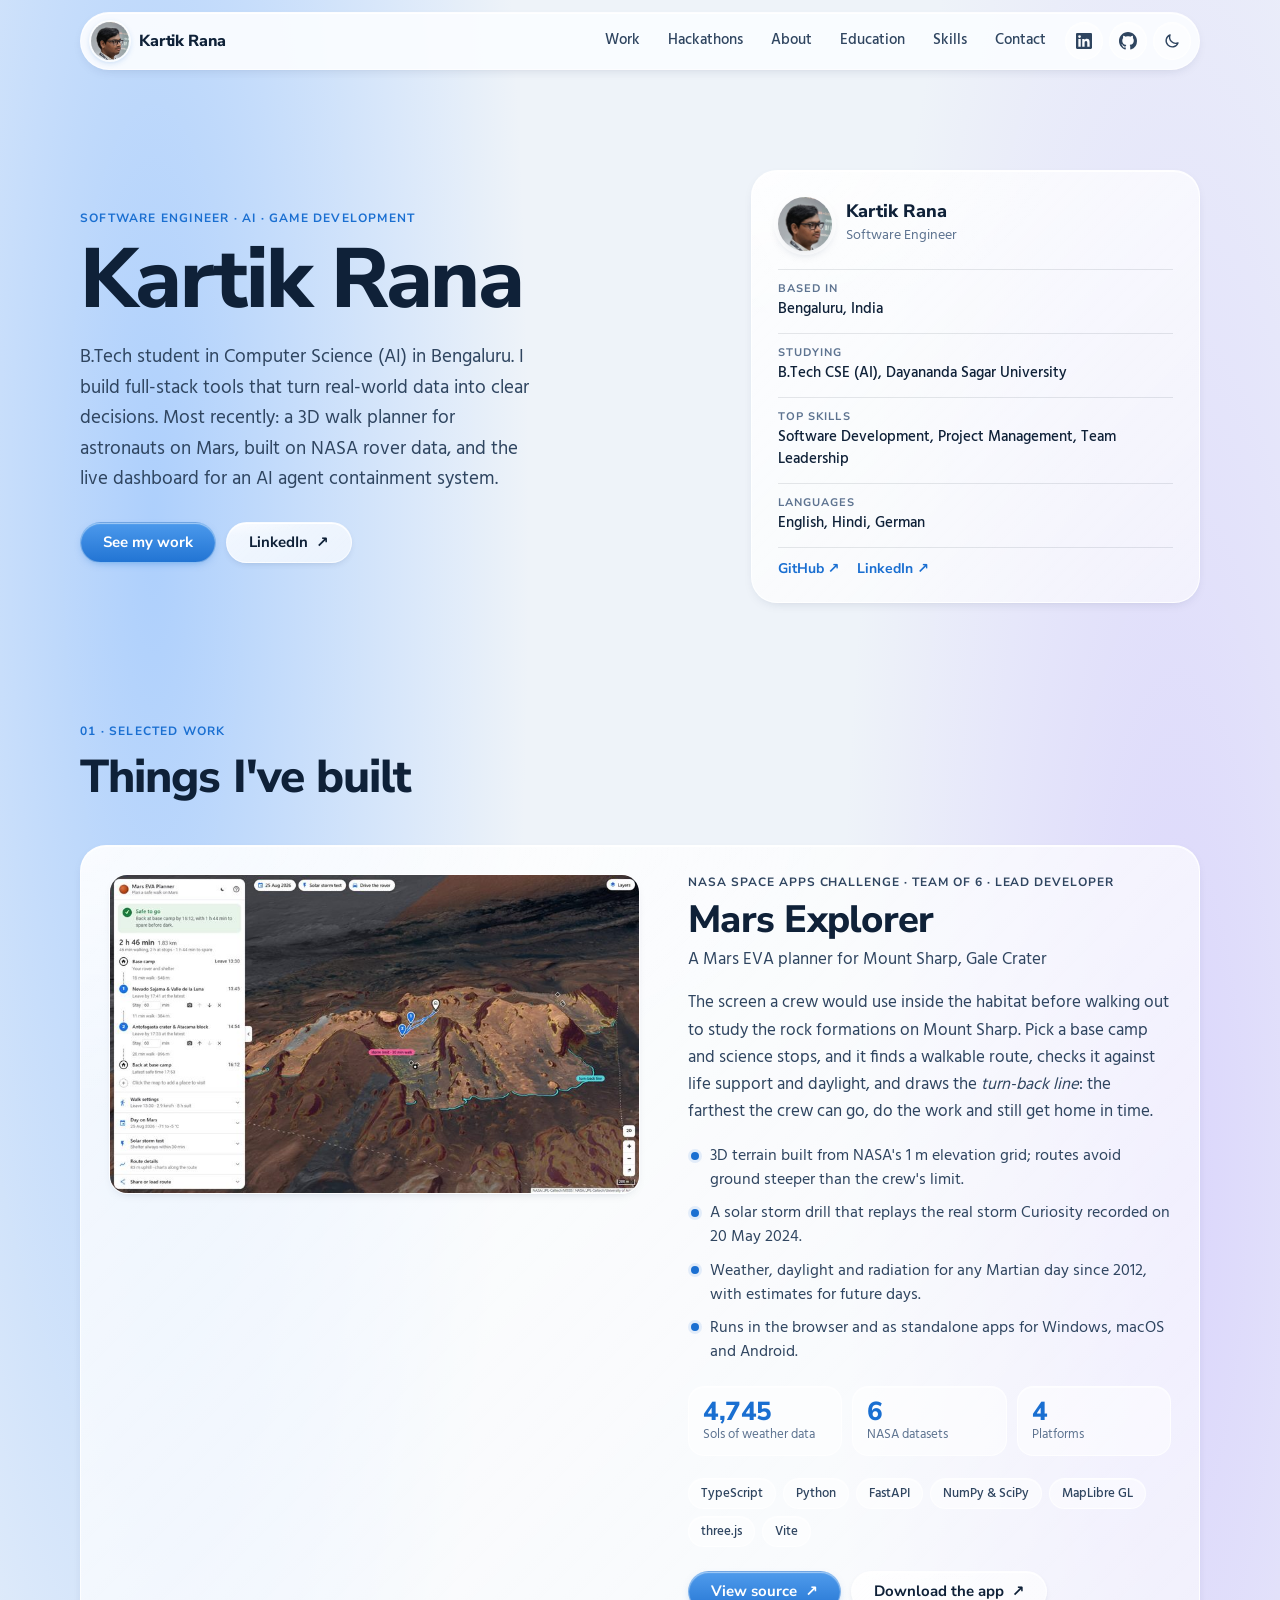
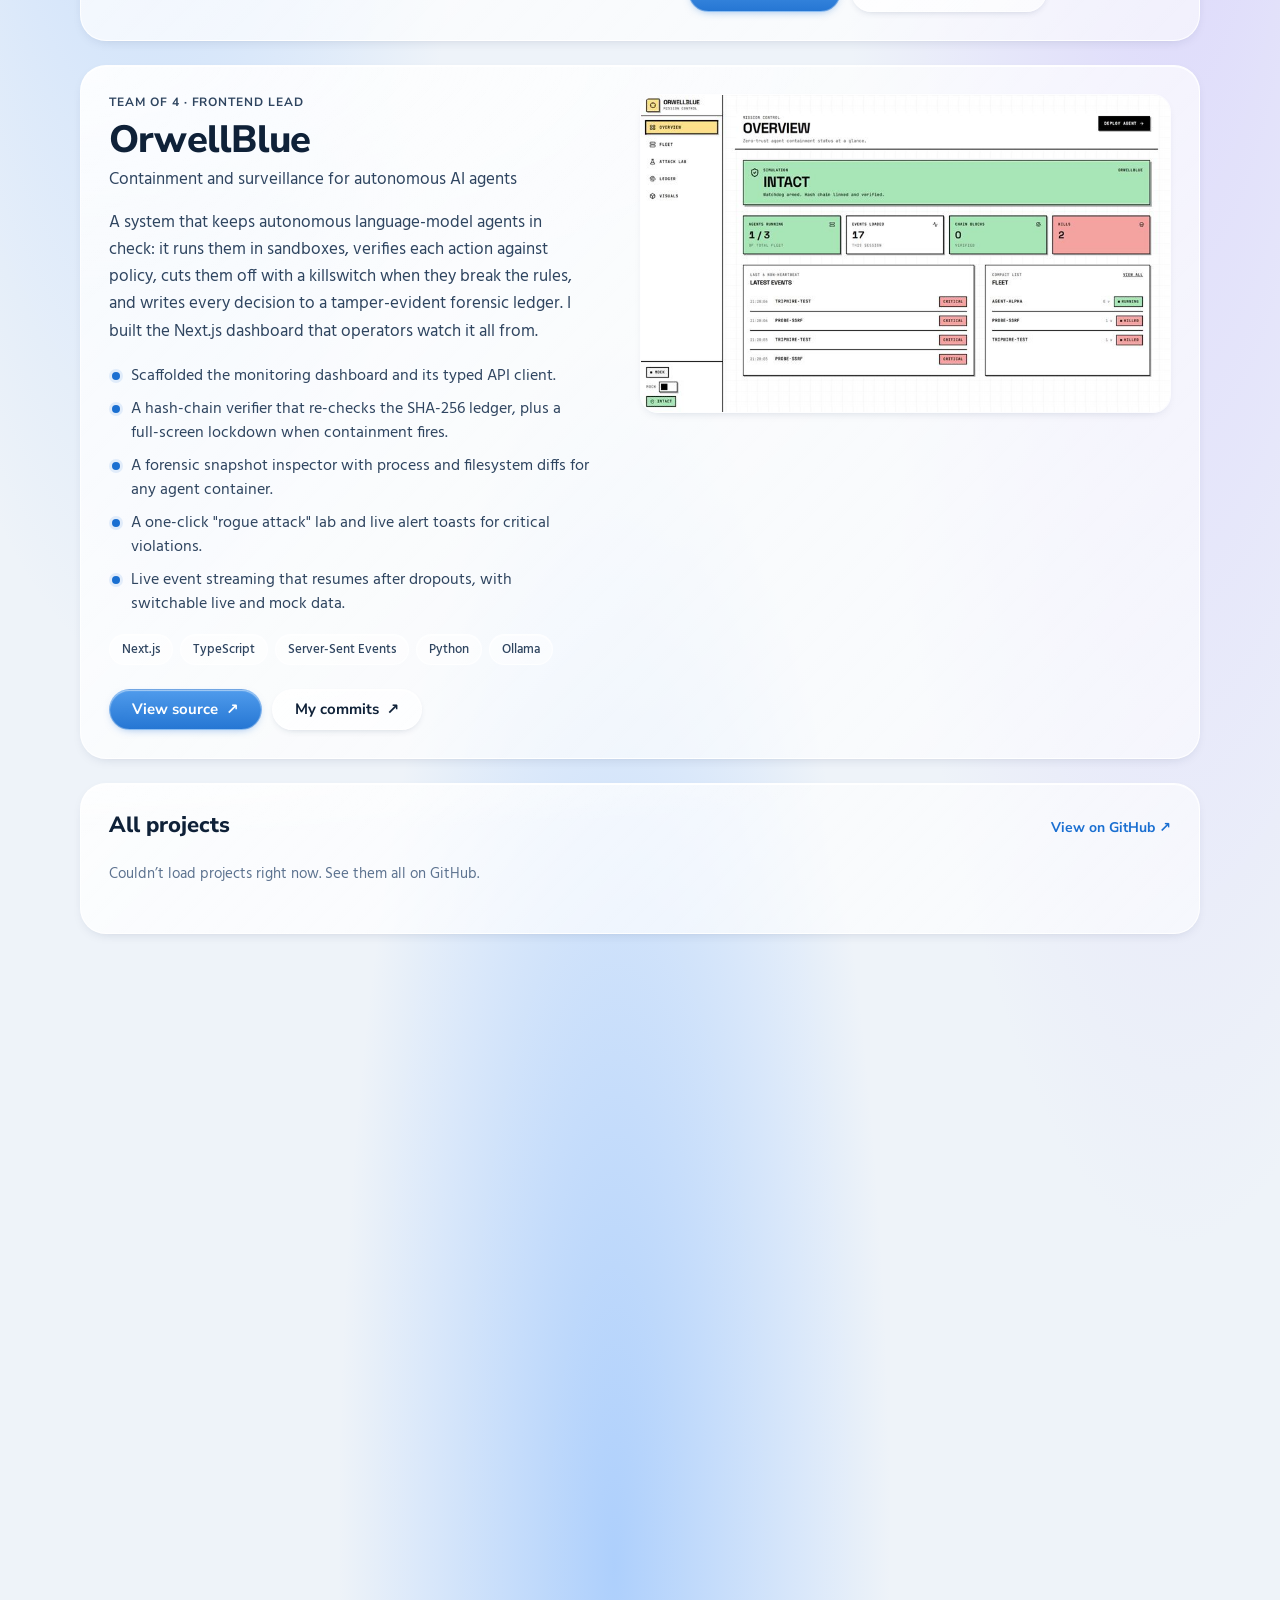
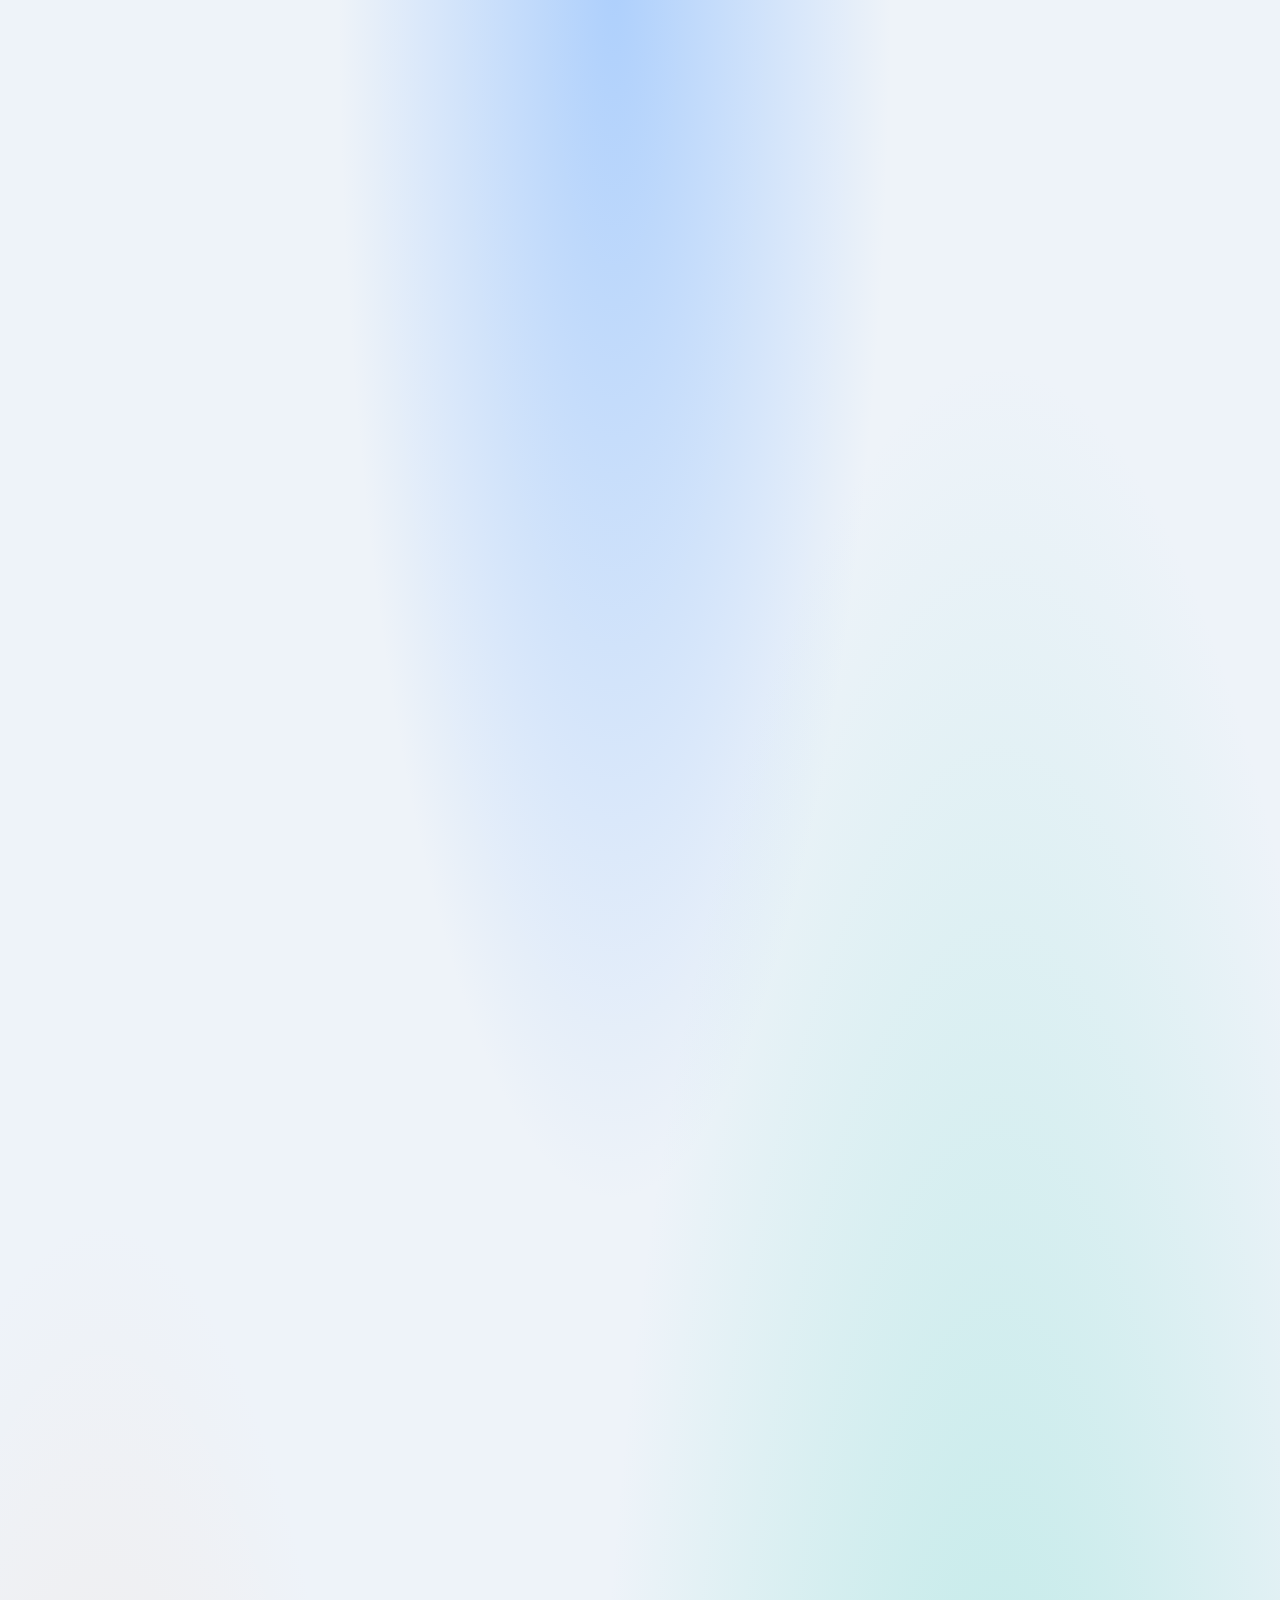
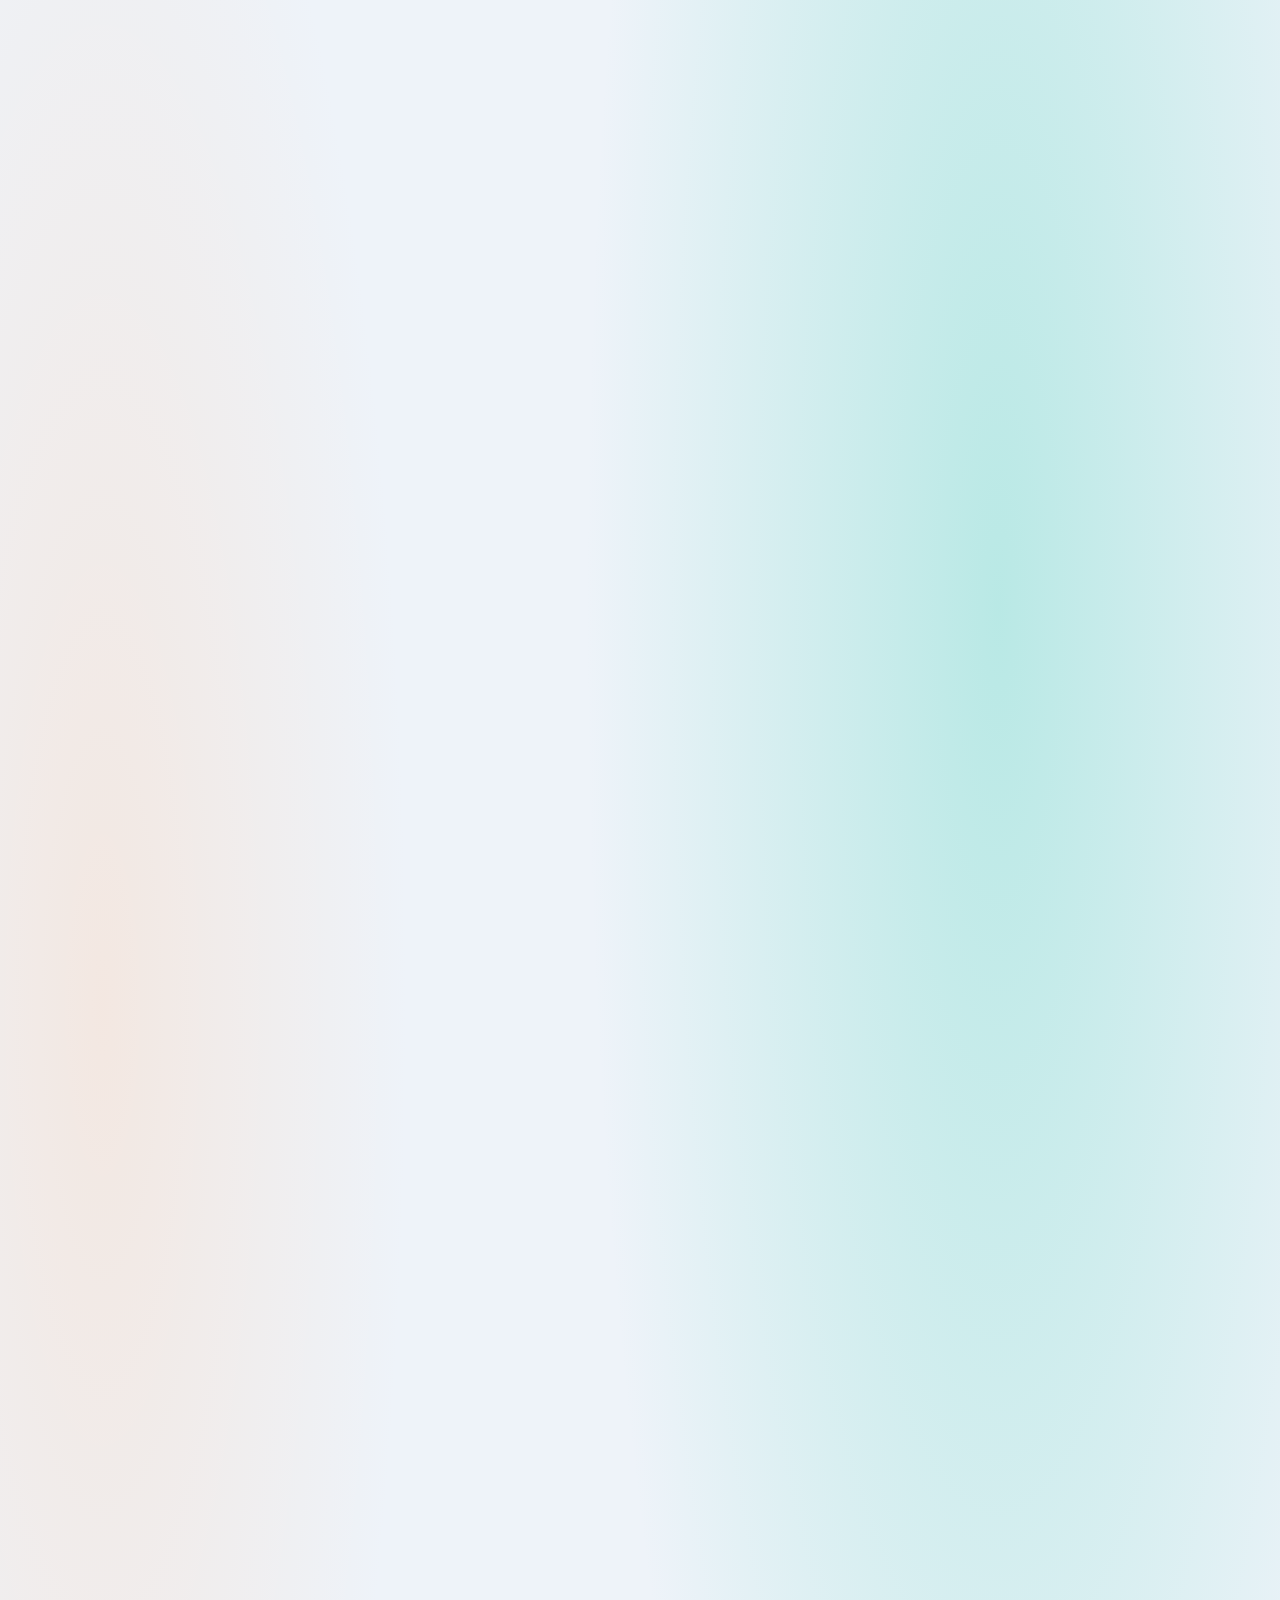
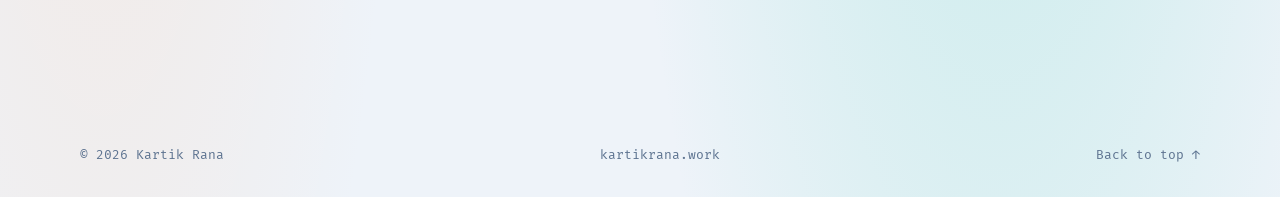
==== commit 5f88f50e: "Add a share thumbnail for link previews - New 1200x630 og-image with name, headline and photos, in t" ====
--- a/index.html
+++ b/index.html
@@ -3,17 +3,24 @@
 <head>
   <meta charset="utf-8">
   <meta name="viewport" content="width=device-width, initial-scale=1">
-  <title>Kartik Rana · Developer</title>
+  <title>Kartik Rana · Software Engineer</title>
   <meta name="description" content="Kartik Rana is a software engineer and B.Tech Computer Science (AI) student in Bengaluru. Projects include Mars Explorer, a 3D Mars EVA planner, and OrwellBlue, an AI agent containment system.">
   <link rel="canonical" href="https://kartikrana.work/">
   <meta name="theme-color" content="#f5f9fd">
 
   <meta property="og:type" content="website">
   <meta property="og:url" content="https://kartikrana.work/">
-  <meta property="og:title" content="Kartik Rana · Developer">
-  <meta property="og:description" content="Full-stack tools that turn real-world data into clear decisions.">
-  <meta property="og:image" content="https://kartikrana.work/assets/marsexplorer.jpg">
+  <meta property="og:title" content="Kartik Rana · Software Engineer">
+  <meta property="og:description" content="Software engineer in AI and game development, studying B.Tech CSE (AI) in Bengaluru. Projects, hackathons and skills.">
+  <meta property="og:site_name" content="Kartik Rana">
+  <meta property="og:image" content="https://kartikrana.work/assets/og-image.jpg">
+  <meta property="og:image:type" content="image/jpeg">
+  <meta property="og:image:width" content="1200">
+  <meta property="og:image:height" content="630">
+  <meta property="og:image:alt" content="Kartik Rana, Software Engineer, AI and Game Development">
   <meta name="twitter:card" content="summary_large_image">
+  <meta name="twitter:image" content="https://kartikrana.work/assets/og-image.jpg">
+  <meta name="twitter:image:alt" content="Kartik Rana, Software Engineer, AI and Game Development">
 
   <link rel="icon" href="assets/favicon.svg" type="image/svg+xml">
 
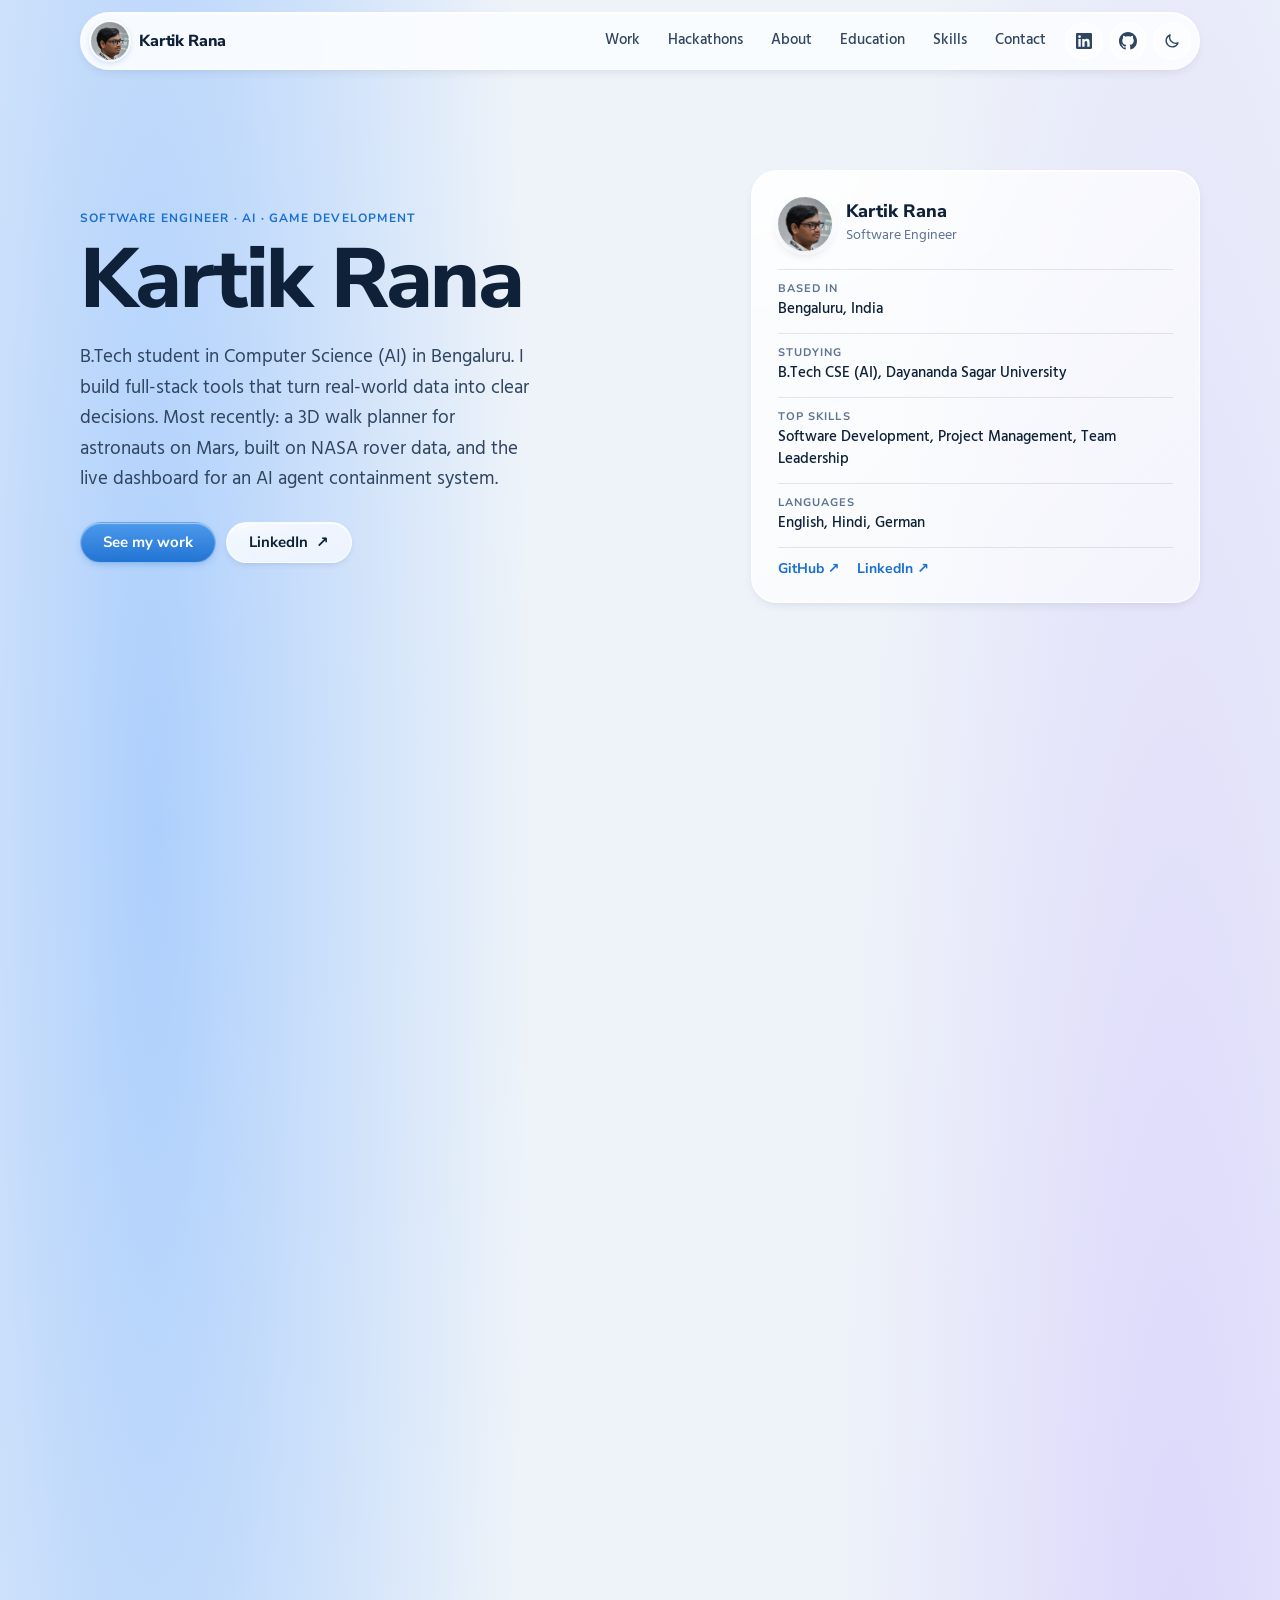
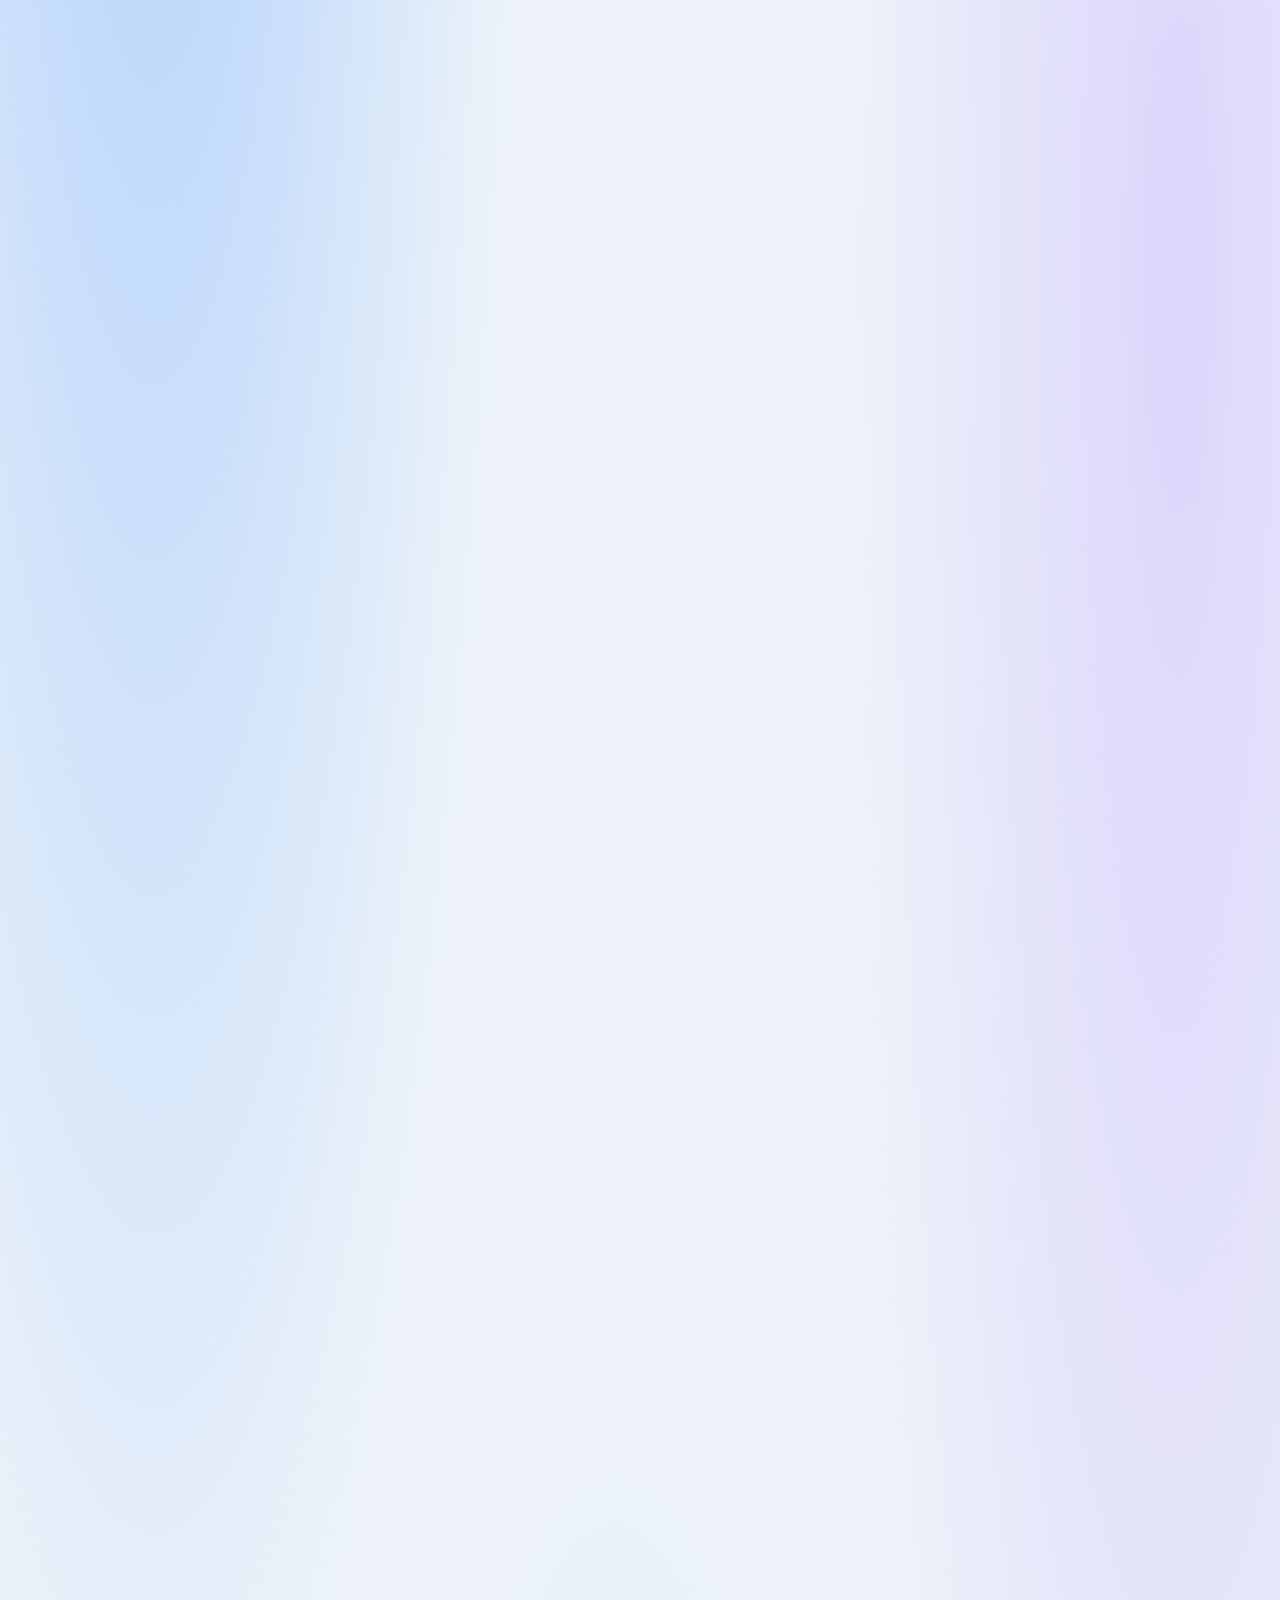
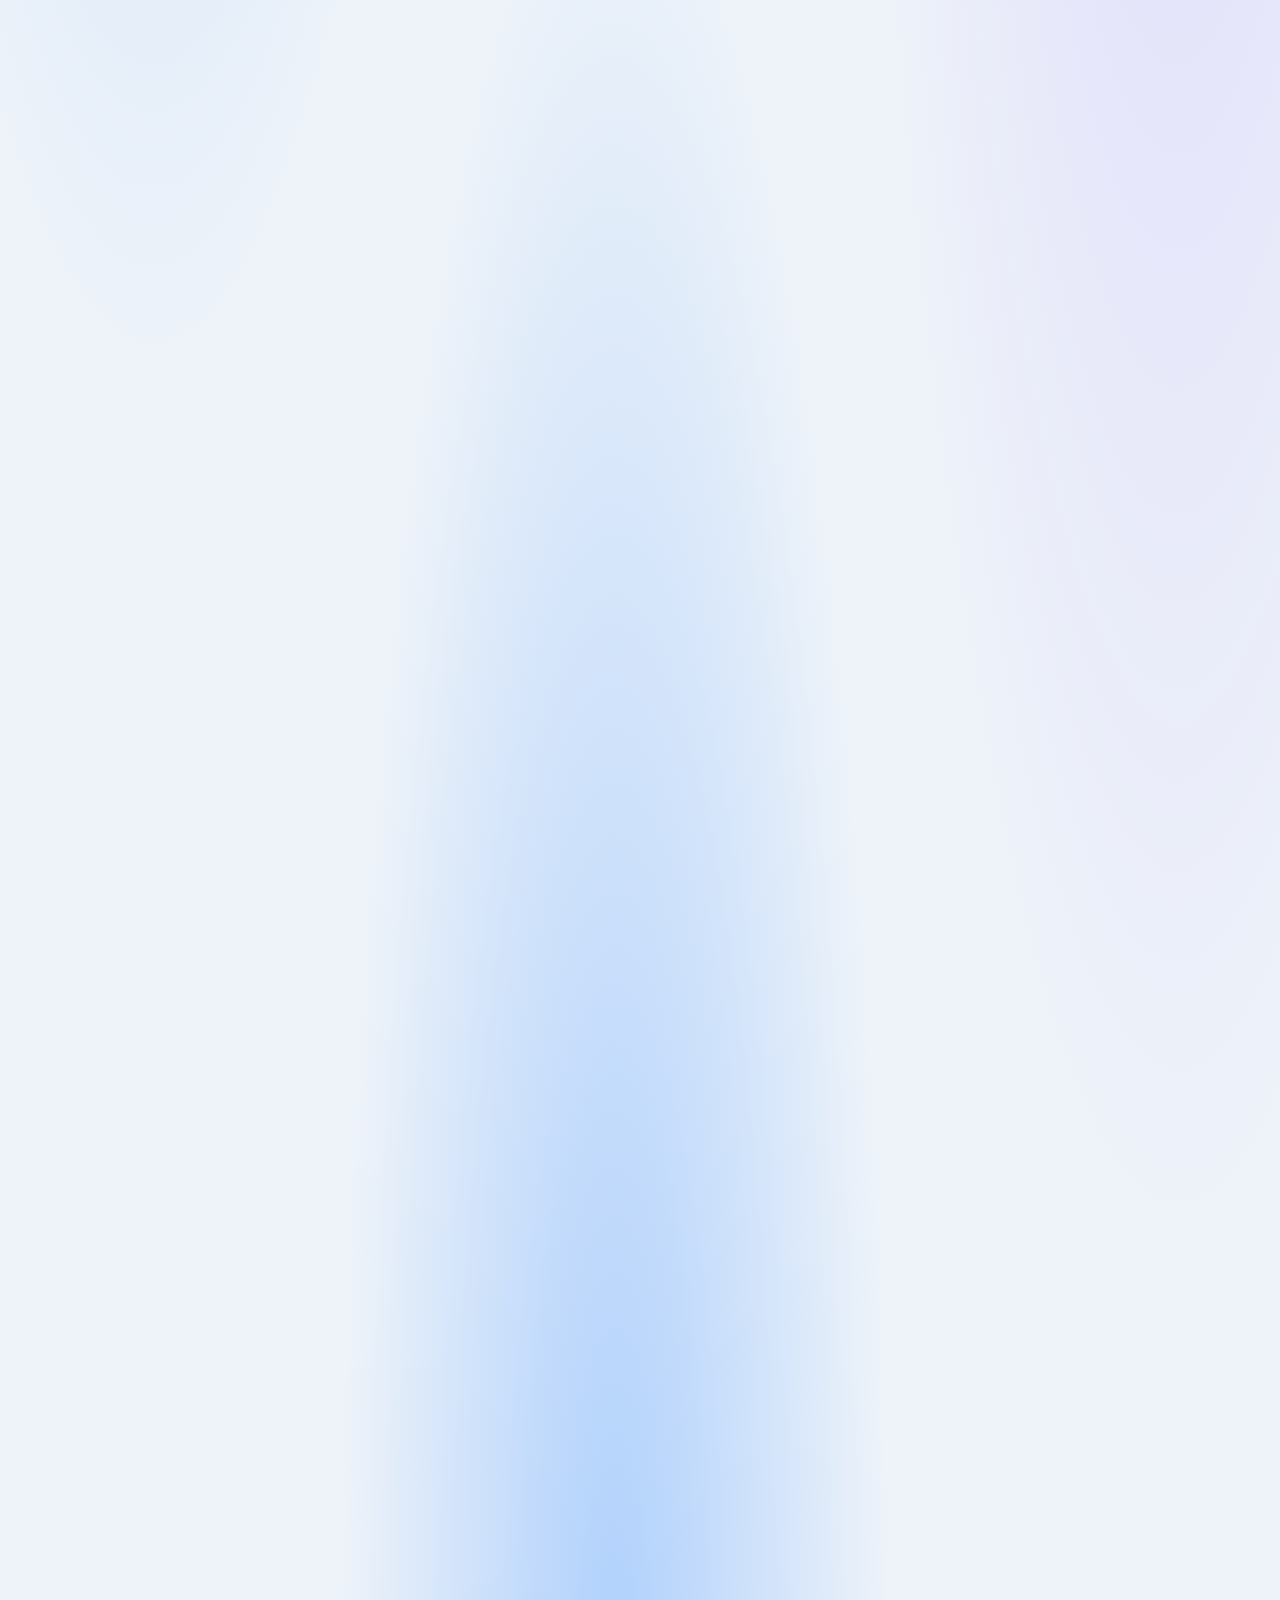
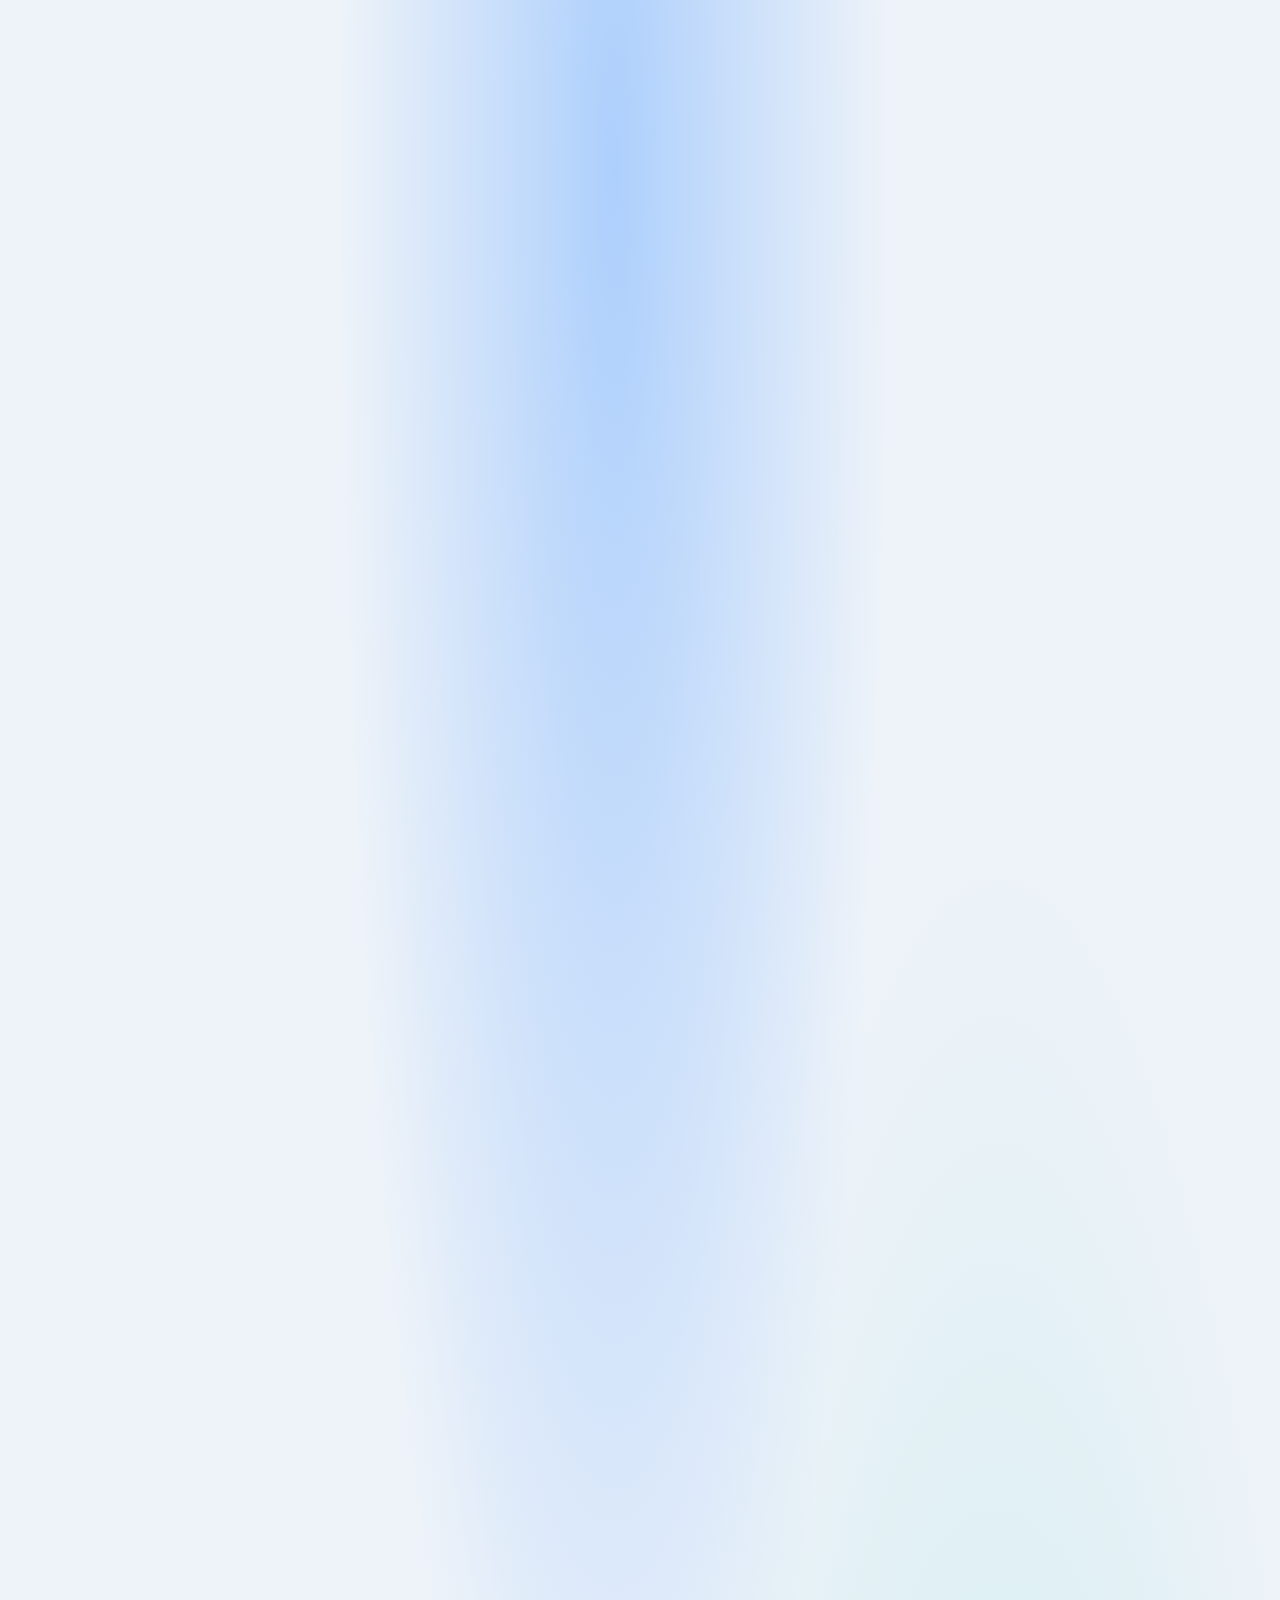
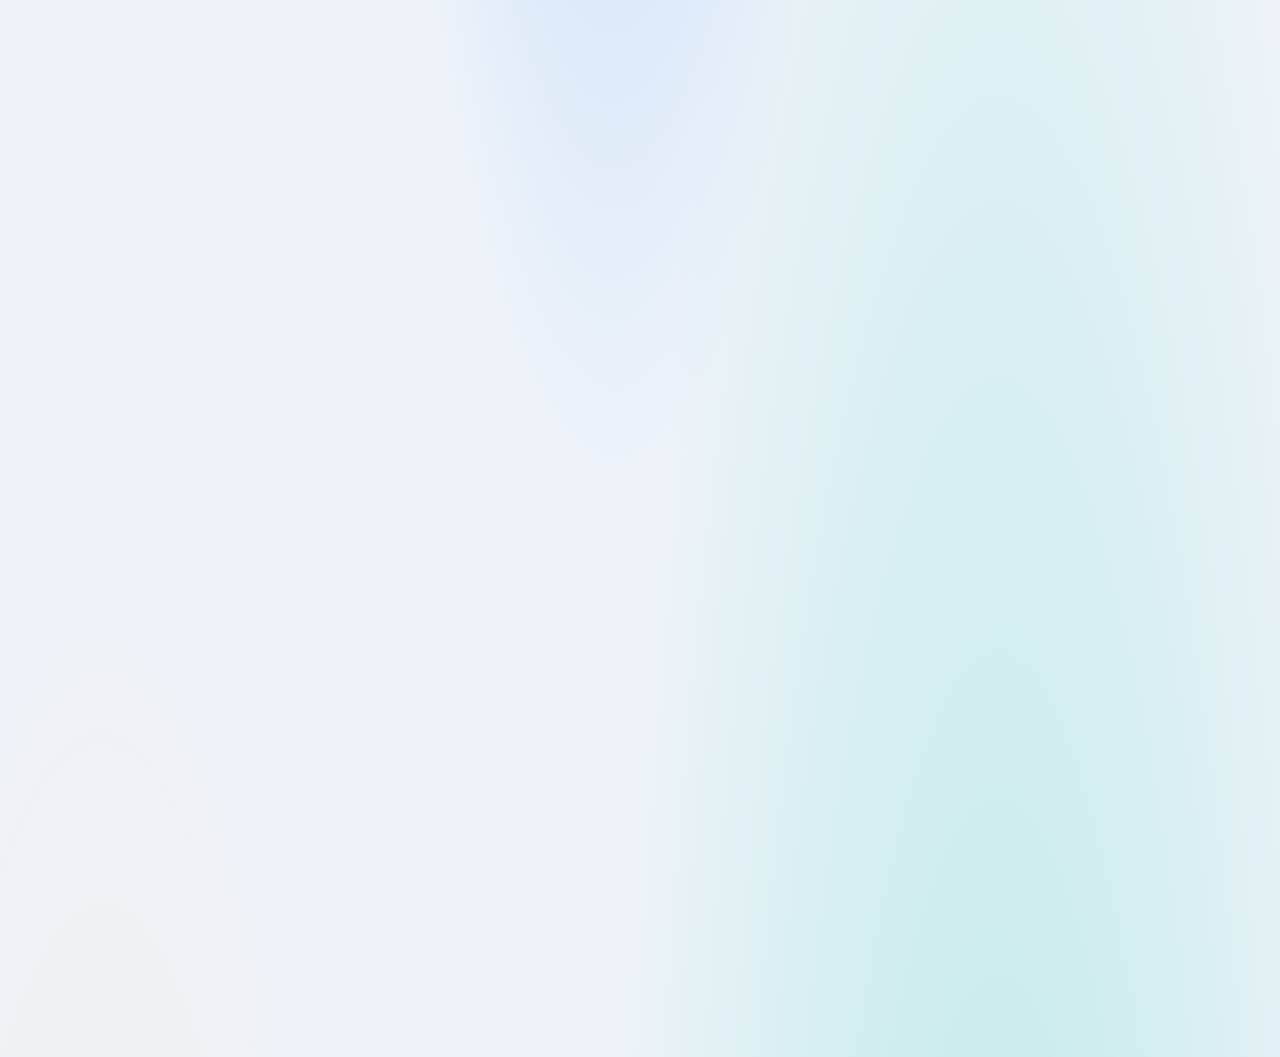
==== commit dae87335: "Feature ALICE first in Selected work - New card for ALICE, a local AI mentor for coding, coursework " ====
--- a/index.html
+++ b/index.html
@@ -4,7 +4,7 @@
   <meta charset="utf-8">
   <meta name="viewport" content="width=device-width, initial-scale=1">
   <title>Kartik Rana · Software Engineer</title>
-  <meta name="description" content="Kartik Rana is a software engineer and B.Tech Computer Science (AI) student in Bengaluru. Projects include Mars Explorer, a 3D Mars EVA planner, and OrwellBlue, an AI agent containment system.">
+  <meta name="description" content="Kartik Rana is a software engineer and B.Tech Computer Science (AI) student in Bengaluru. Projects include ALICE, a local AI mentor, Mars Explorer, a 3D Mars EVA planner, and OrwellBlue, an AI agent containment system.">
   <link rel="canonical" href="https://kartikrana.work/">
   <meta name="theme-color" content="#f5f9fd">
 
@@ -151,8 +151,43 @@
           <h2 id="work-title" class="section-title">Things I've built</h2>
         </header>
 
+        <!-- ALICE -->
+        <article class="project glass" data-repo="ALICE">
+          <a class="project-media" href="https://github.com/Kartik-rana137/ALICE" target="_blank" rel="noopener" tabindex="-1" aria-hidden="true">
+            <img src="assets/alice-800.jpg" srcset="assets/alice-800.jpg 800w, assets/alice.jpg 1154w" sizes="(max-width: 900px) calc(100vw - 72px), 560px" width="1154" height="692" loading="lazy" decoding="async" alt="">
+          </a>
+          <div class="project-body">
+            <p class="project-meta mono">Bachelor thesis project · Nov 2026</p>
+            <h3 class="project-title">ALICE</h3>
+            <p class="project-sub">A local AI mentor for coding, coursework and research</p>
+            <p>
+              ALICE (Advanced Language Inference and Computational Engine) is an AI mentor that runs entirely on your own GPU.
+              She gives the full solution first, walks you through it step by step, and ends study answers with one question
+              to check you understood it. Expect a little sass about the topic, never about you.
+            </p>
+            <ul class="highlights">
+              <li>Runs Qwen3.5-9B locally through llama.cpp; conversations, papers and memory never leave your computer.</li>
+              <li>Answers from your own papers and textbooks with cited passages (hybrid vector and keyword search), and flags citations or numbers that weren't retrieved.</li>
+              <li>Checks her own work: a calculator for every number, and Python, C, C++ and Java code is run, with your OK, before she shows it.</li>
+              <li>A desktop window with typeset maths and runnable code blocks, plus long-term memory that stays on your machine.</li>
+            </ul>
+            <dl class="stats">
+              <div><dt>Median time to first word</dt><dd>~1 s</dd></div>
+              <div><dt>Languages she can run</dt><dd>4</dd></div>
+              <div><dt>Parameter model, on your GPU</dt><dd>9B</dd></div>
+            </dl>
+            <ul class="chips" aria-label="Built with">
+              <li>Python</li><li>llama.cpp</li><li>Qwen3.5-9B</li><li>RAG</li><li>JavaScript</li><li>WebView2</li>
+            </ul>
+            <div class="project-links">
+              <a class="btn btn-primary" href="https://github.com/Kartik-rana137/ALICE" target="_blank" rel="noopener">View source <span aria-hidden="true">↗</span></a>
+              <a class="btn btn-ghost" href="https://github.com/Kartik-rana137/ALICE/blob/main/docs/DEVLOG.md" target="_blank" rel="noopener">Read the dev log <span aria-hidden="true">↗</span></a>
+            </div>
+          </div>
+        </article>
+
         <!-- Mars Explorer -->
-        <article class="project glass" data-repo="MarsExplorer">
+        <article class="project project-flip glass" data-repo="MarsExplorer">
           <a class="project-media" href="https://github.com/Kartik-rana137/MarsExplorer" target="_blank" rel="noopener" tabindex="-1" aria-hidden="true">
             <img src="assets/marsexplorer-800.jpg" srcset="assets/marsexplorer-800.jpg 800w, assets/marsexplorer.jpg 1600w" sizes="(max-width: 900px) calc(100vw - 72px), 560px" width="1600" height="960" loading="lazy" decoding="async"
                  alt="">
@@ -189,7 +224,7 @@
         </article>
 
         <!-- OrwellBlue -->
-        <article class="project project-flip glass" data-repo="jagath-sajjan/OrwellBlue">
+        <article class="project glass" data-repo="jagath-sajjan/OrwellBlue">
           <a class="project-media" href="https://github.com/jagath-sajjan/OrwellBlue" target="_blank" rel="noopener" tabindex="-1" aria-hidden="true">
             <img src="assets/orwellblue-800.jpg" srcset="assets/orwellblue-800.jpg 800w, assets/orwellblue.jpg 1600w" sizes="(max-width: 900px) calc(100vw - 72px), 560px" width="1600" height="960" loading="lazy" decoding="async" alt="">
           </a>
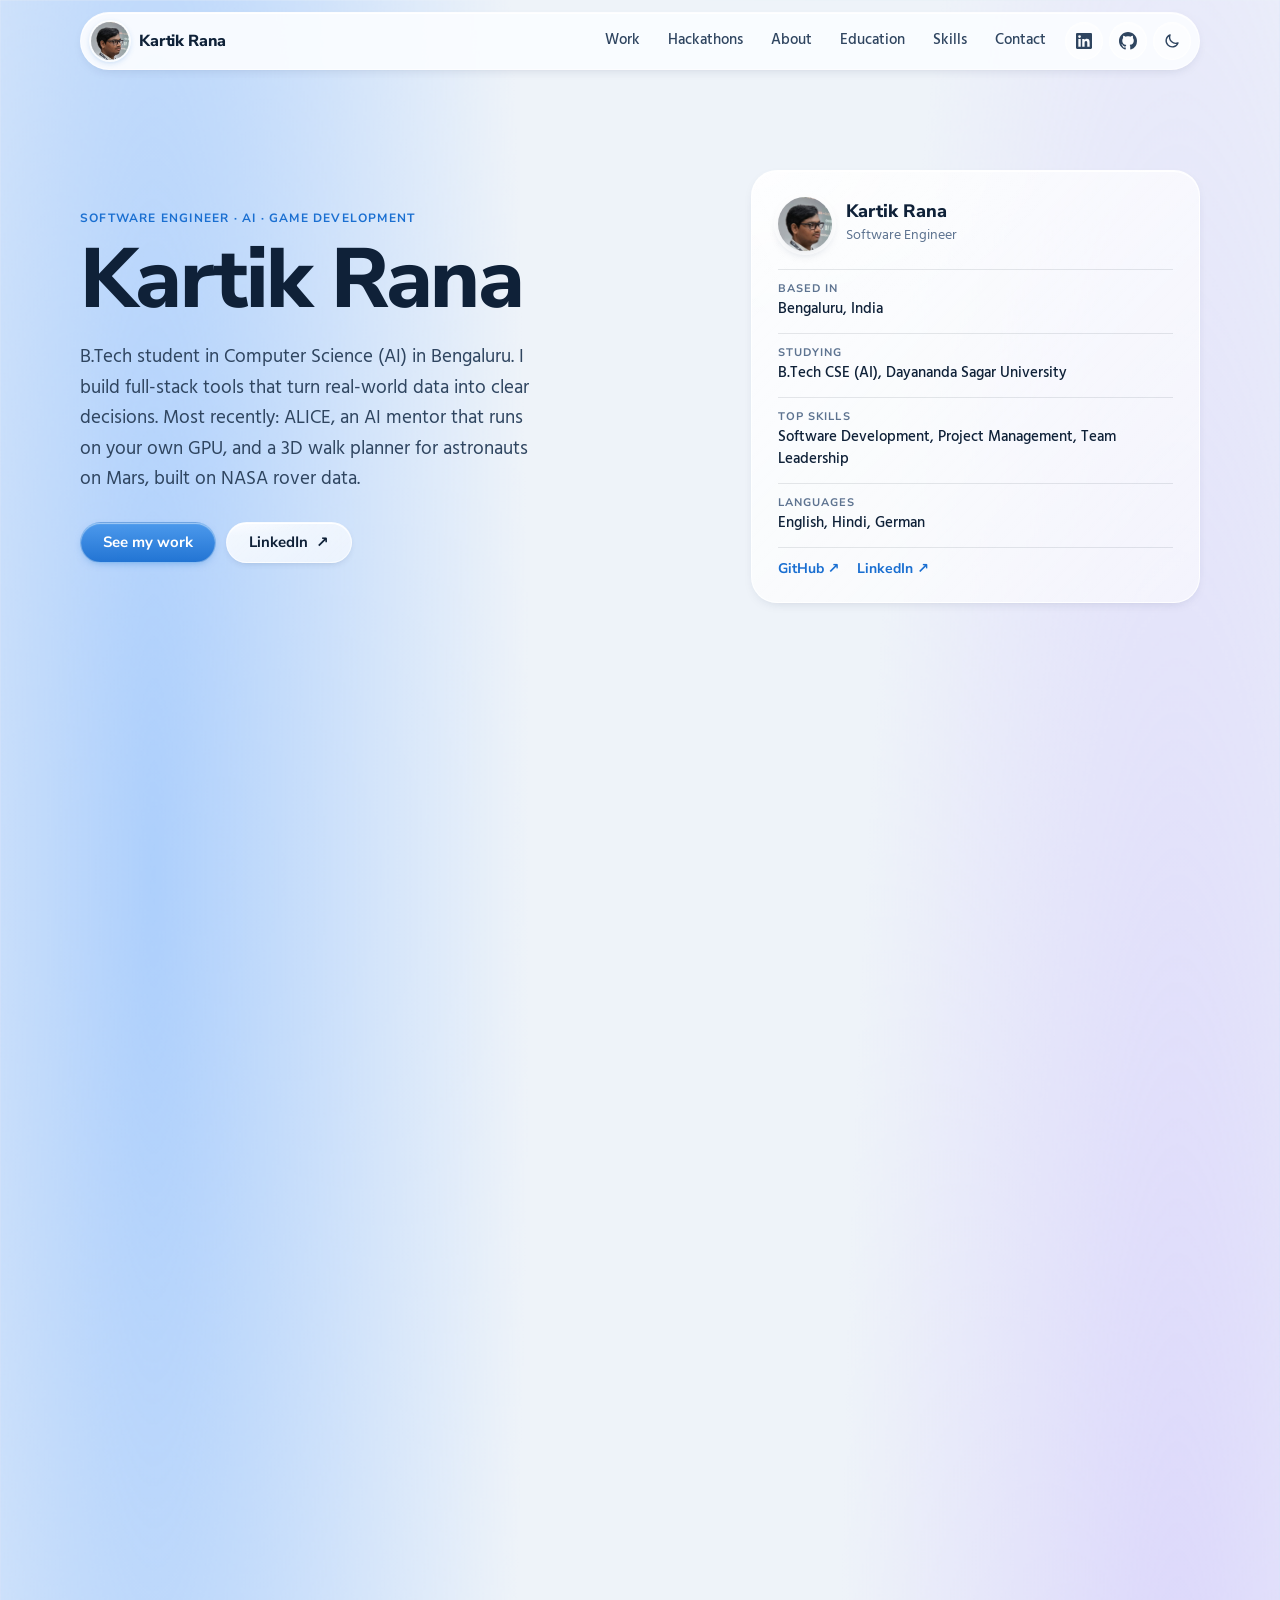
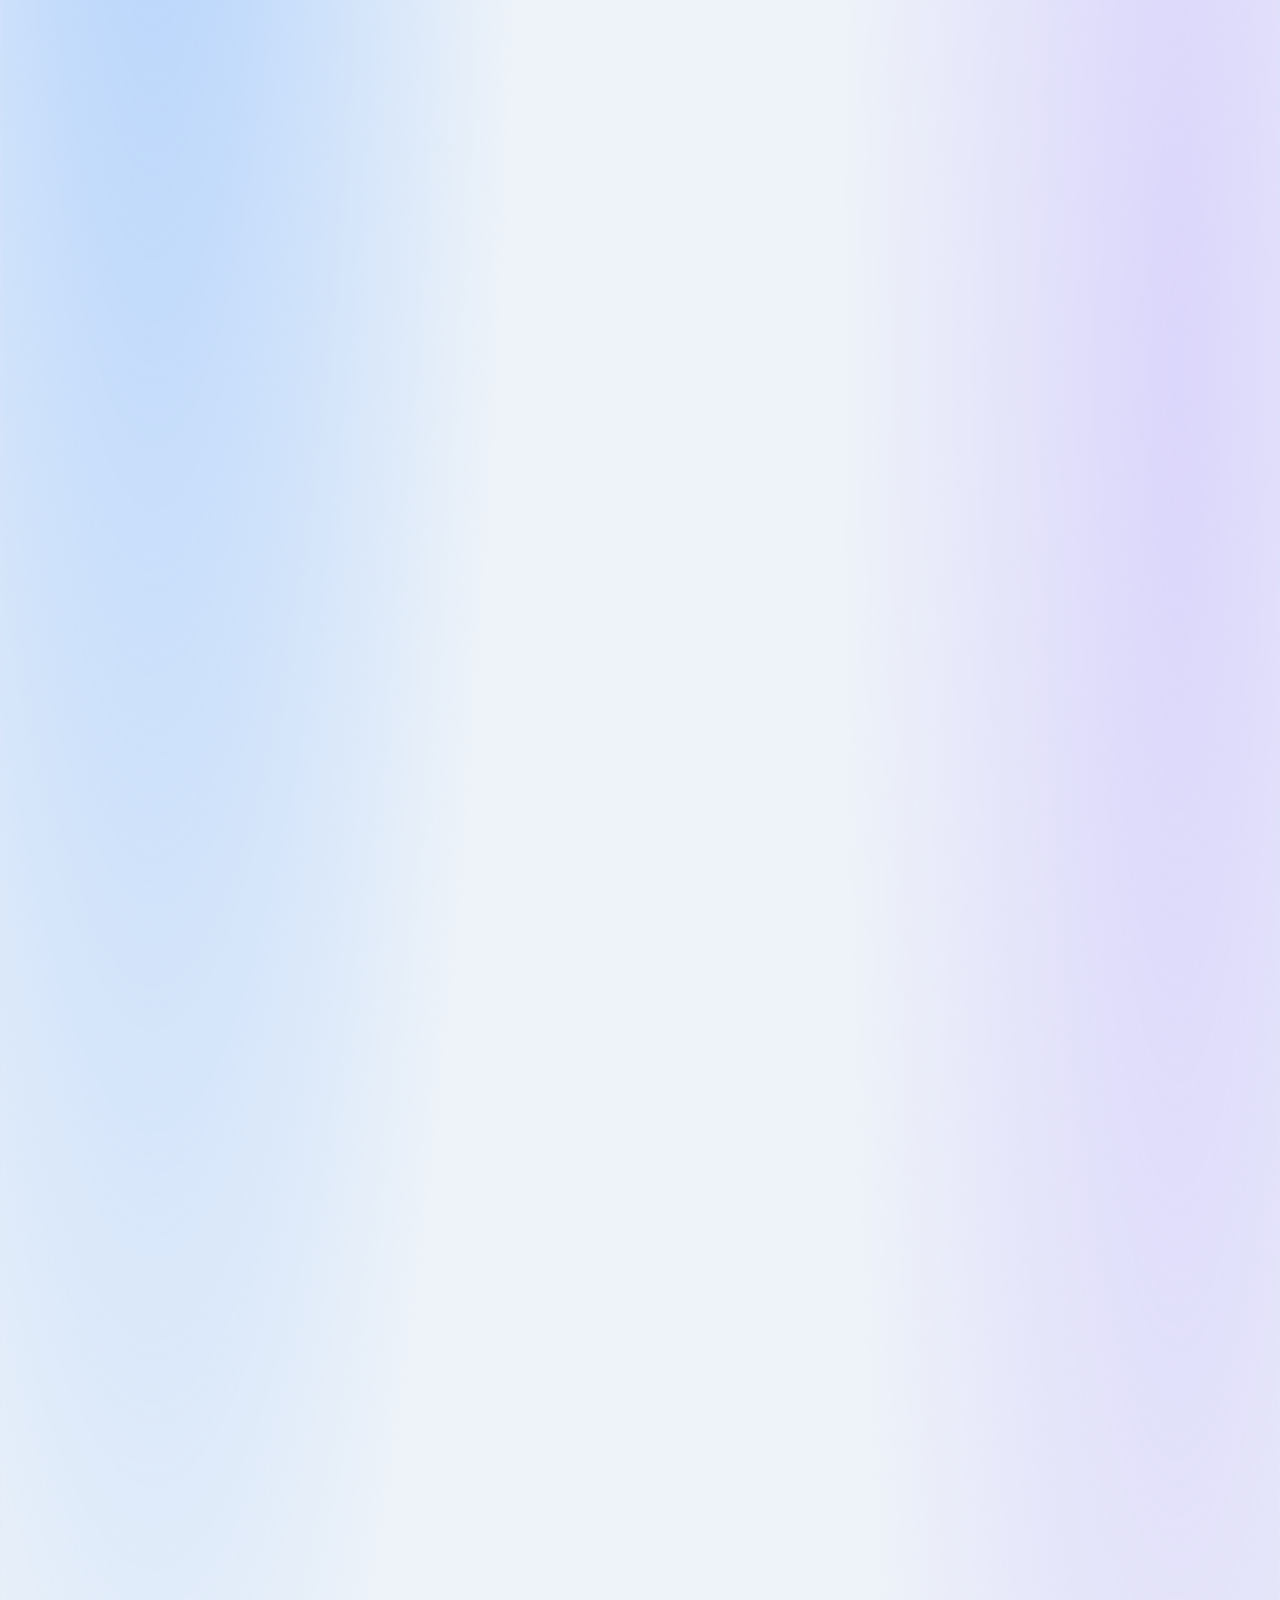
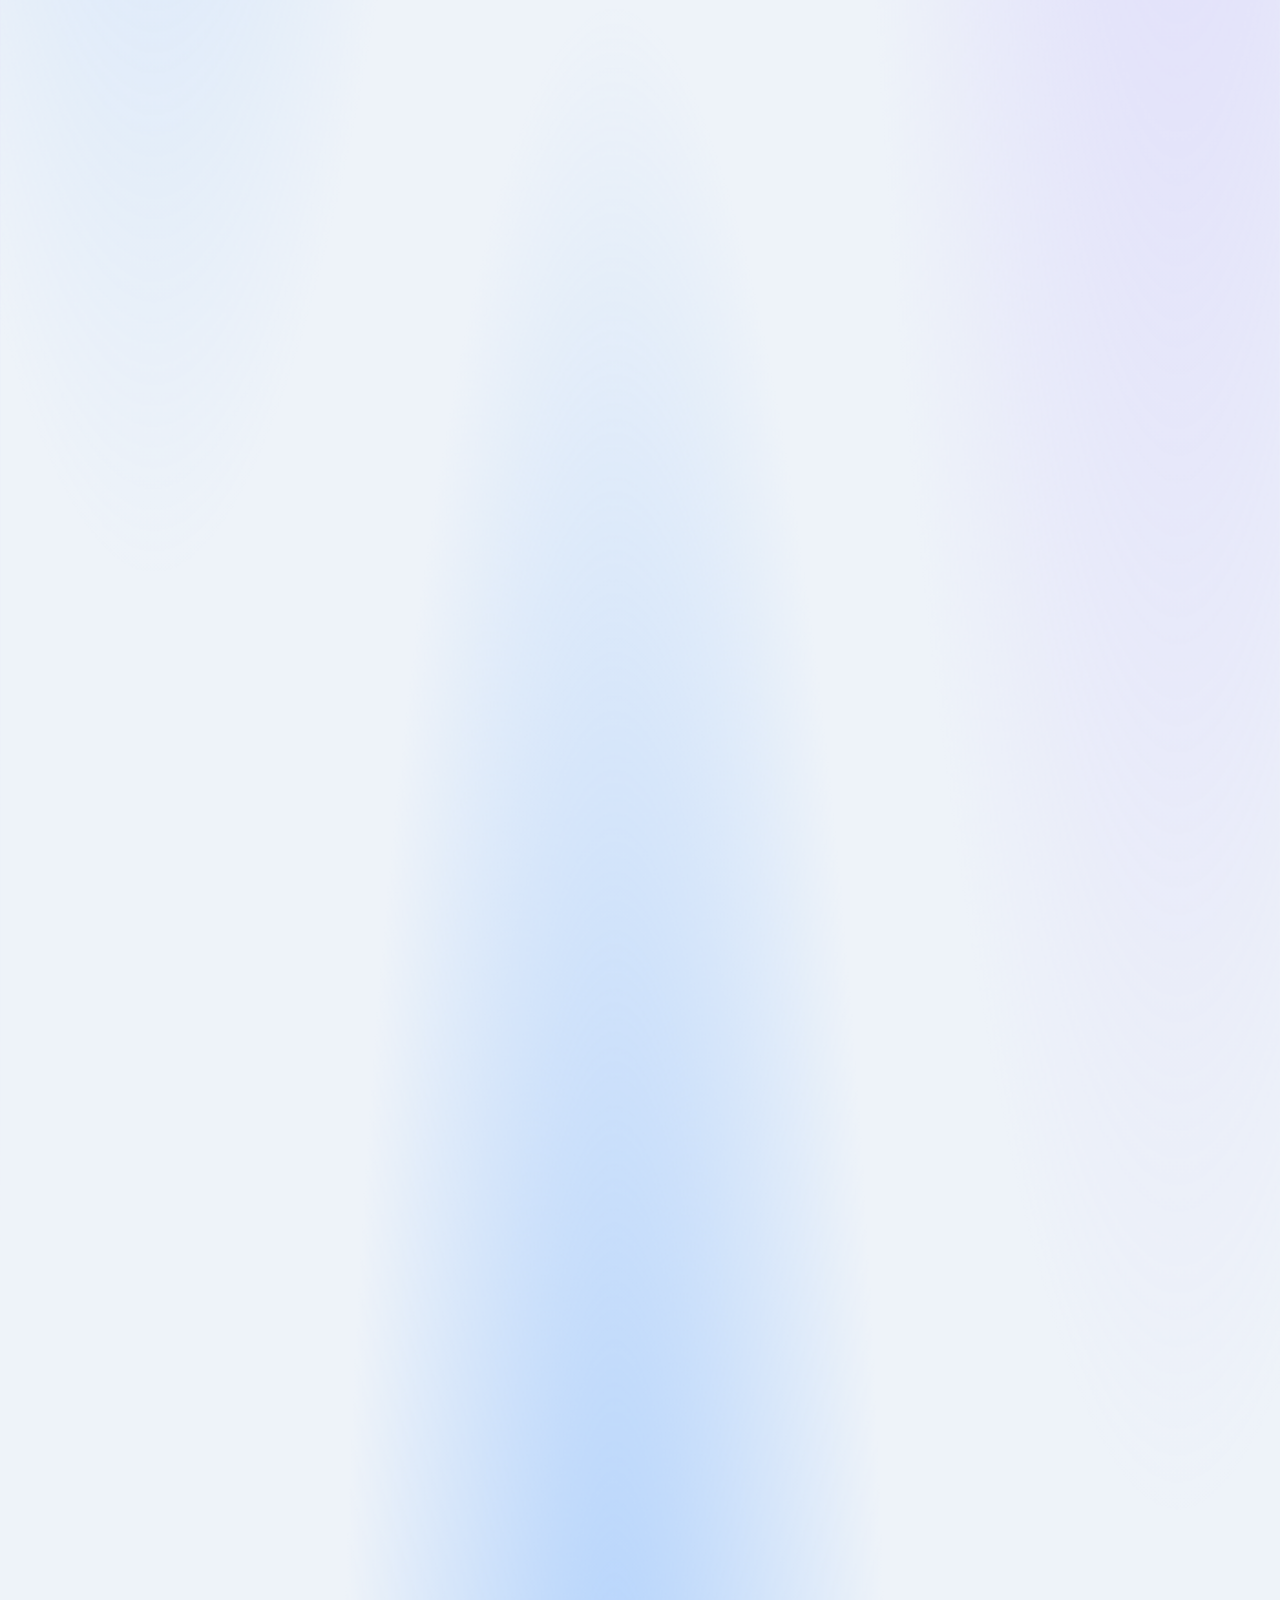
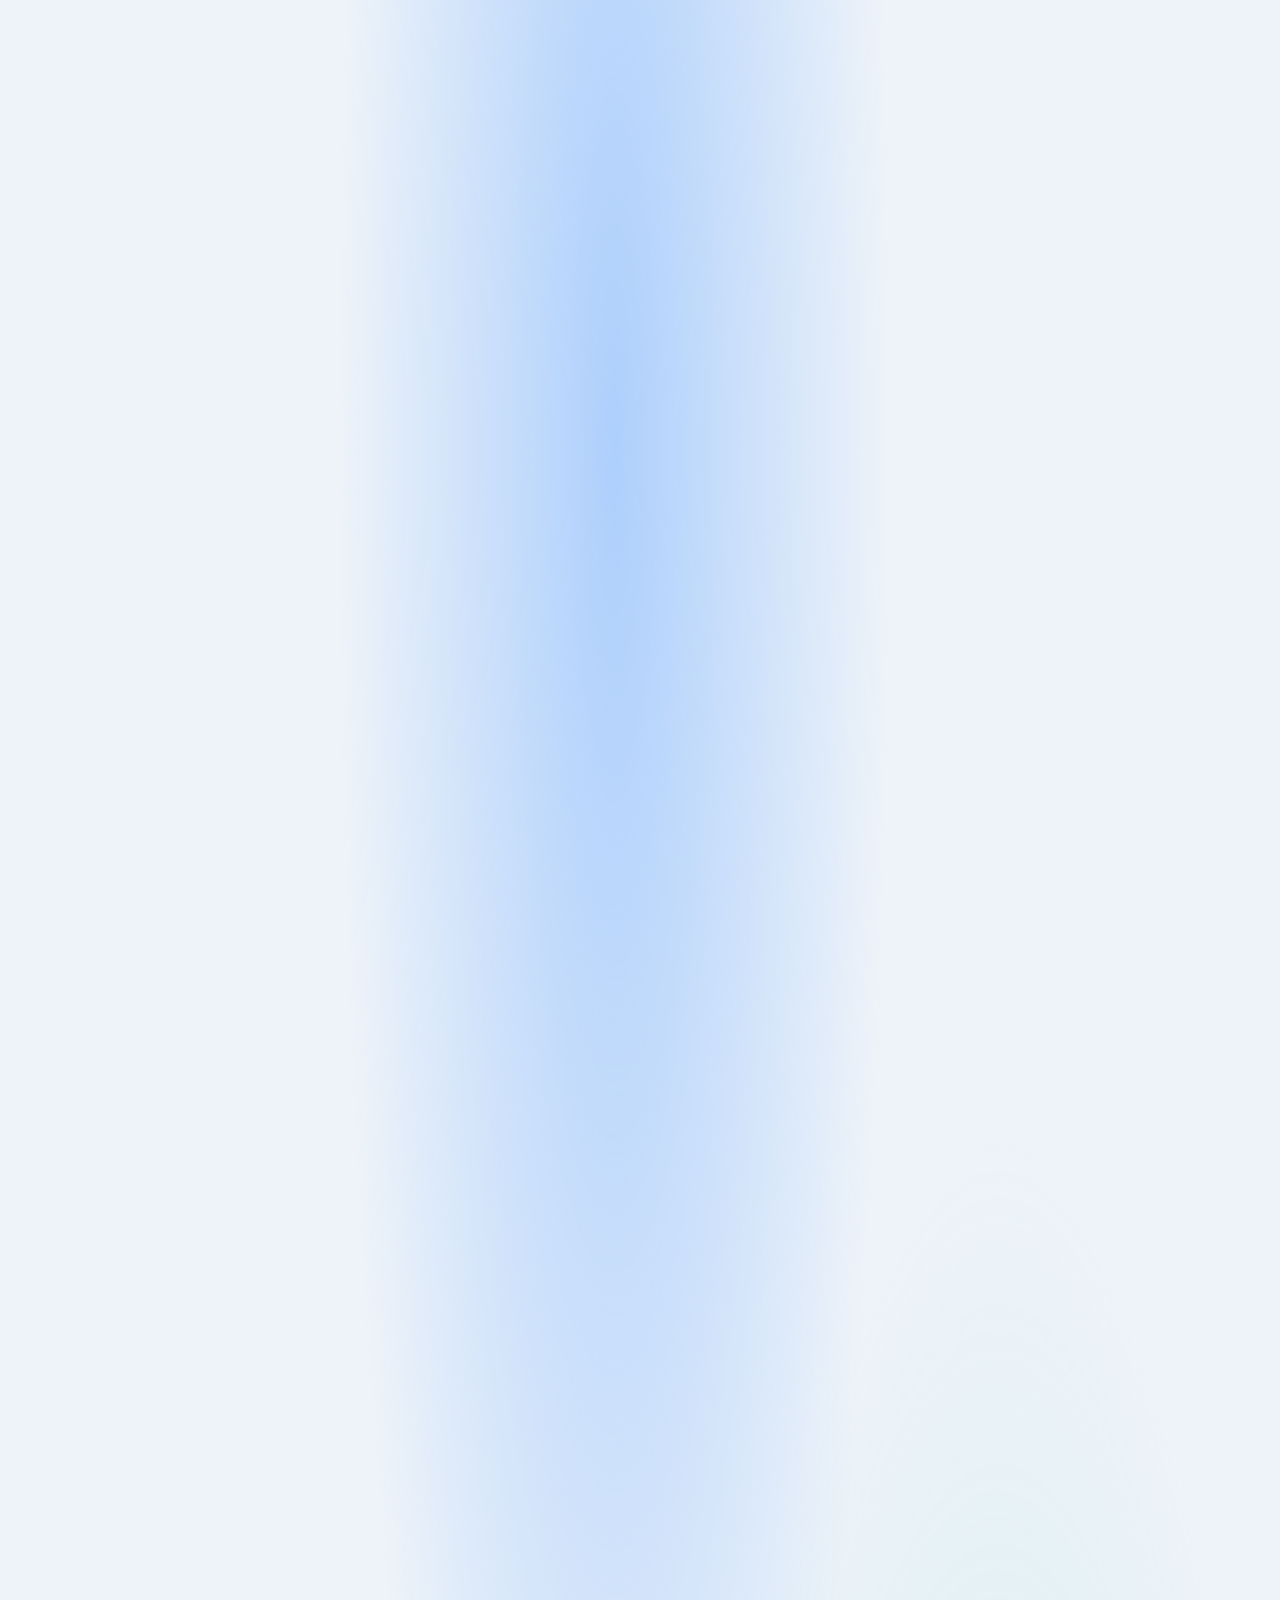
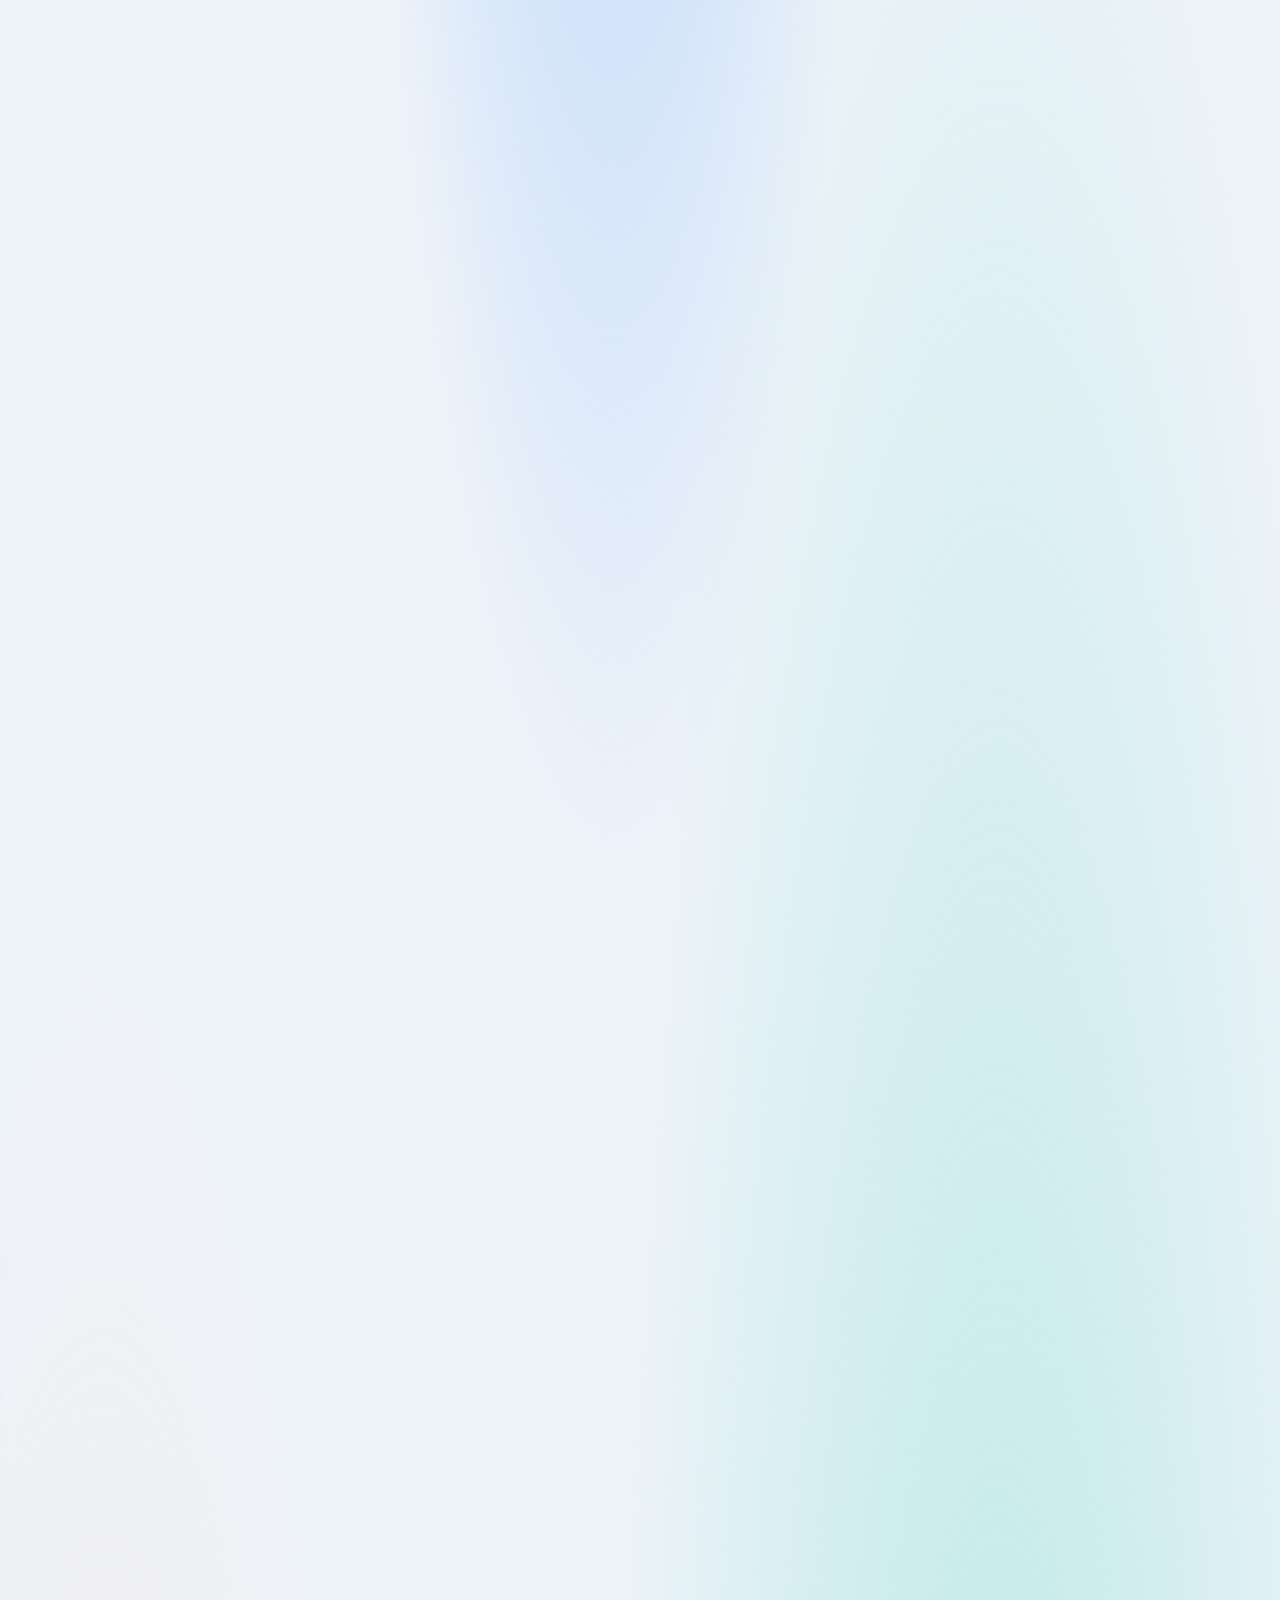
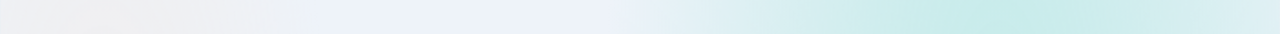
==== commit 89be2366: "Mention ALICE in the hero "Most recently" now leads with ALICE, the local AI mentor, followed by the" ====
--- a/index.html
+++ b/index.html
@@ -110,8 +110,8 @@
           <h1 class="hero-title">Kartik Rana</h1>
           <p class="hero-lede">
             B.Tech student in Computer Science (AI) in Bengaluru. I build full-stack tools that turn
-            real-world data into clear decisions. Most recently: a 3D walk planner for astronauts on Mars,
-            built on NASA rover data, and the live dashboard for an AI agent containment system.
+            real-world data into clear decisions. Most recently: ALICE, an AI mentor that runs on your own GPU,
+            and a 3D walk planner for astronauts on Mars, built on NASA rover data.
           </p>
           <div class="cta-row">
             <a class="btn btn-primary" href="#work">See my work</a>
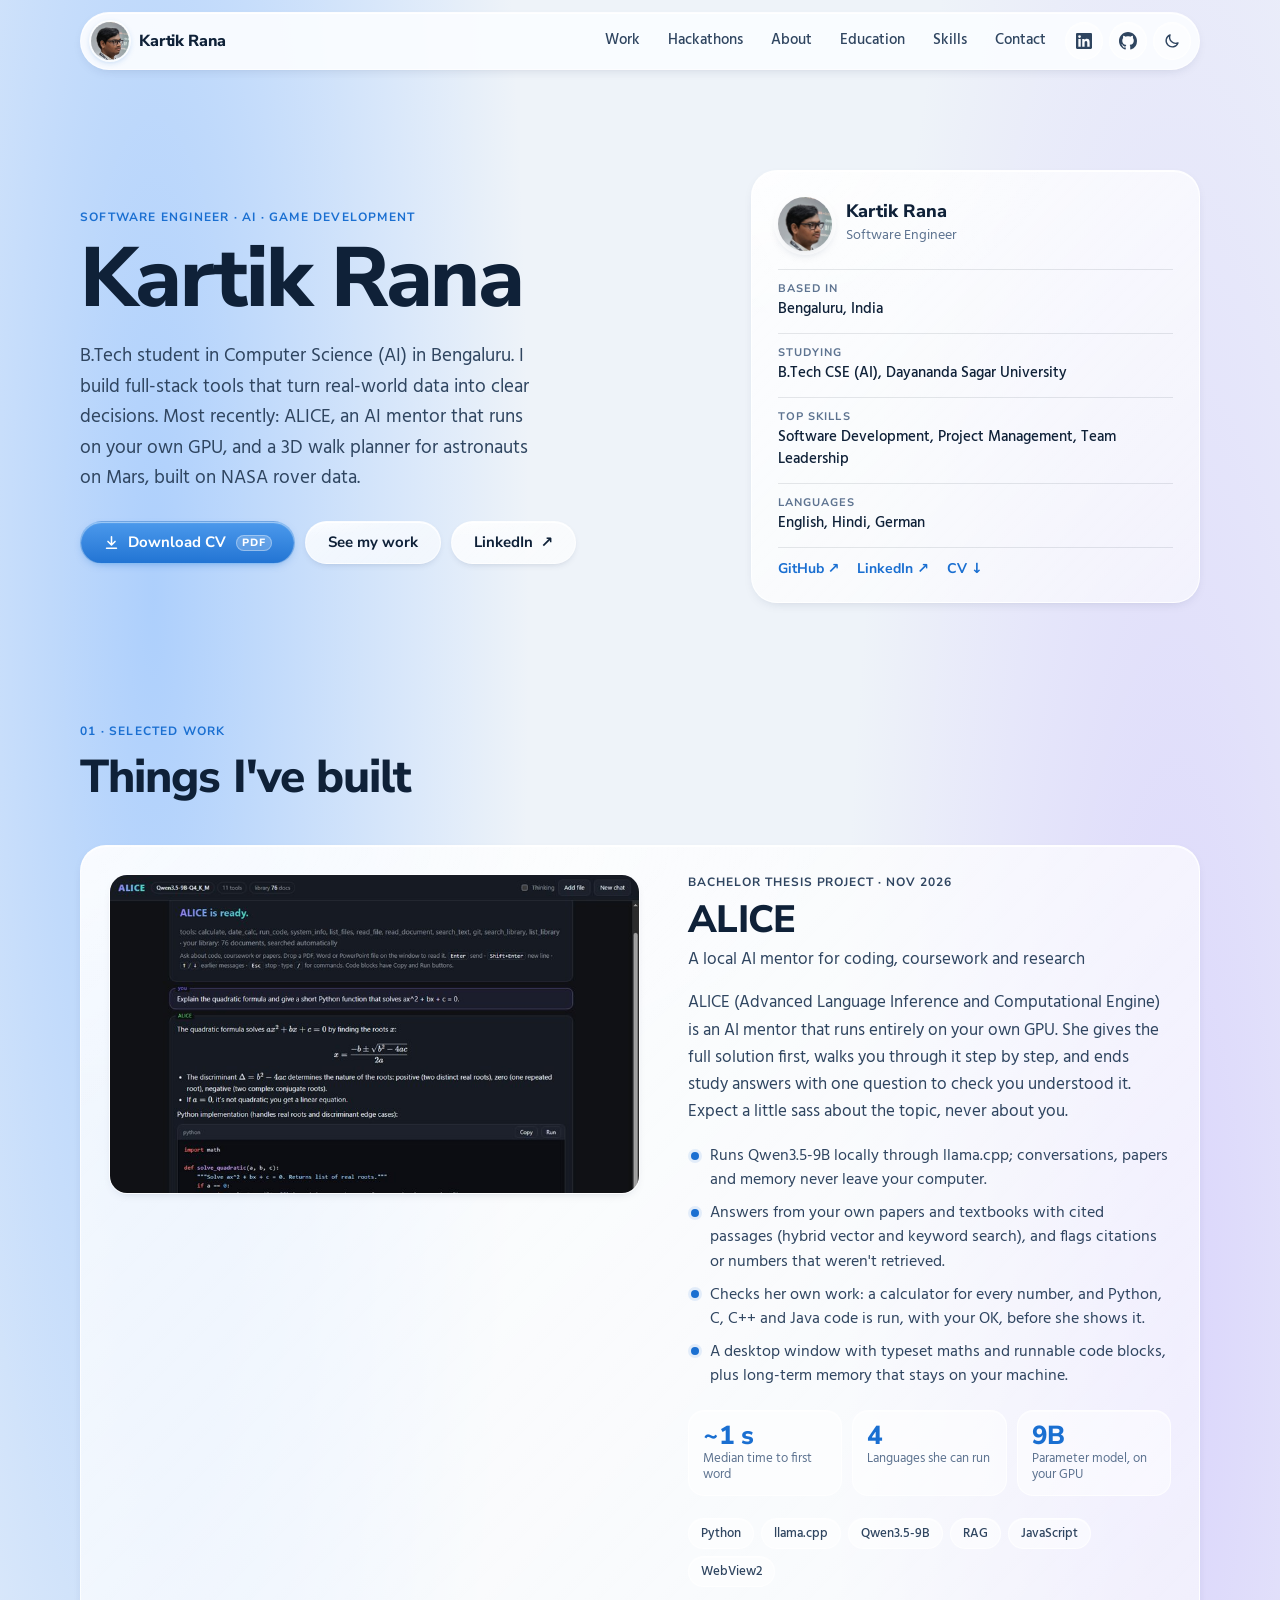
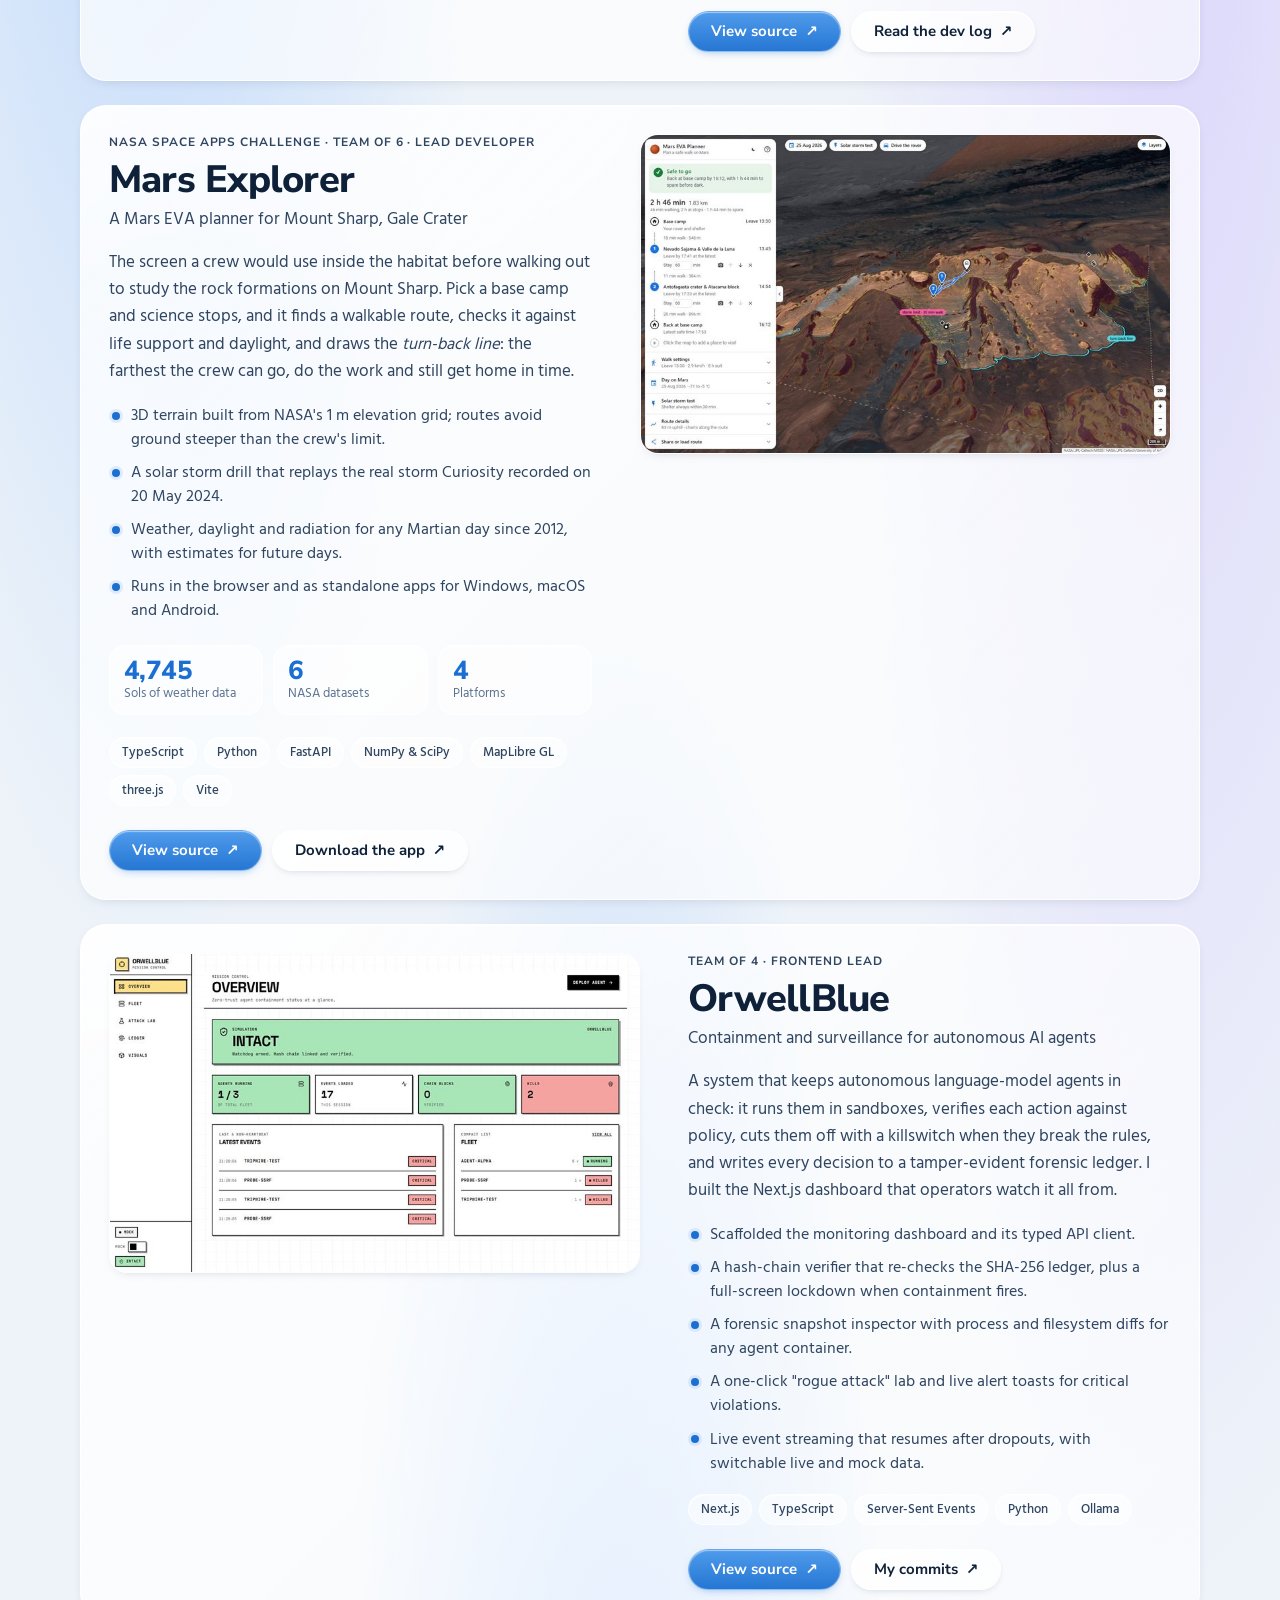
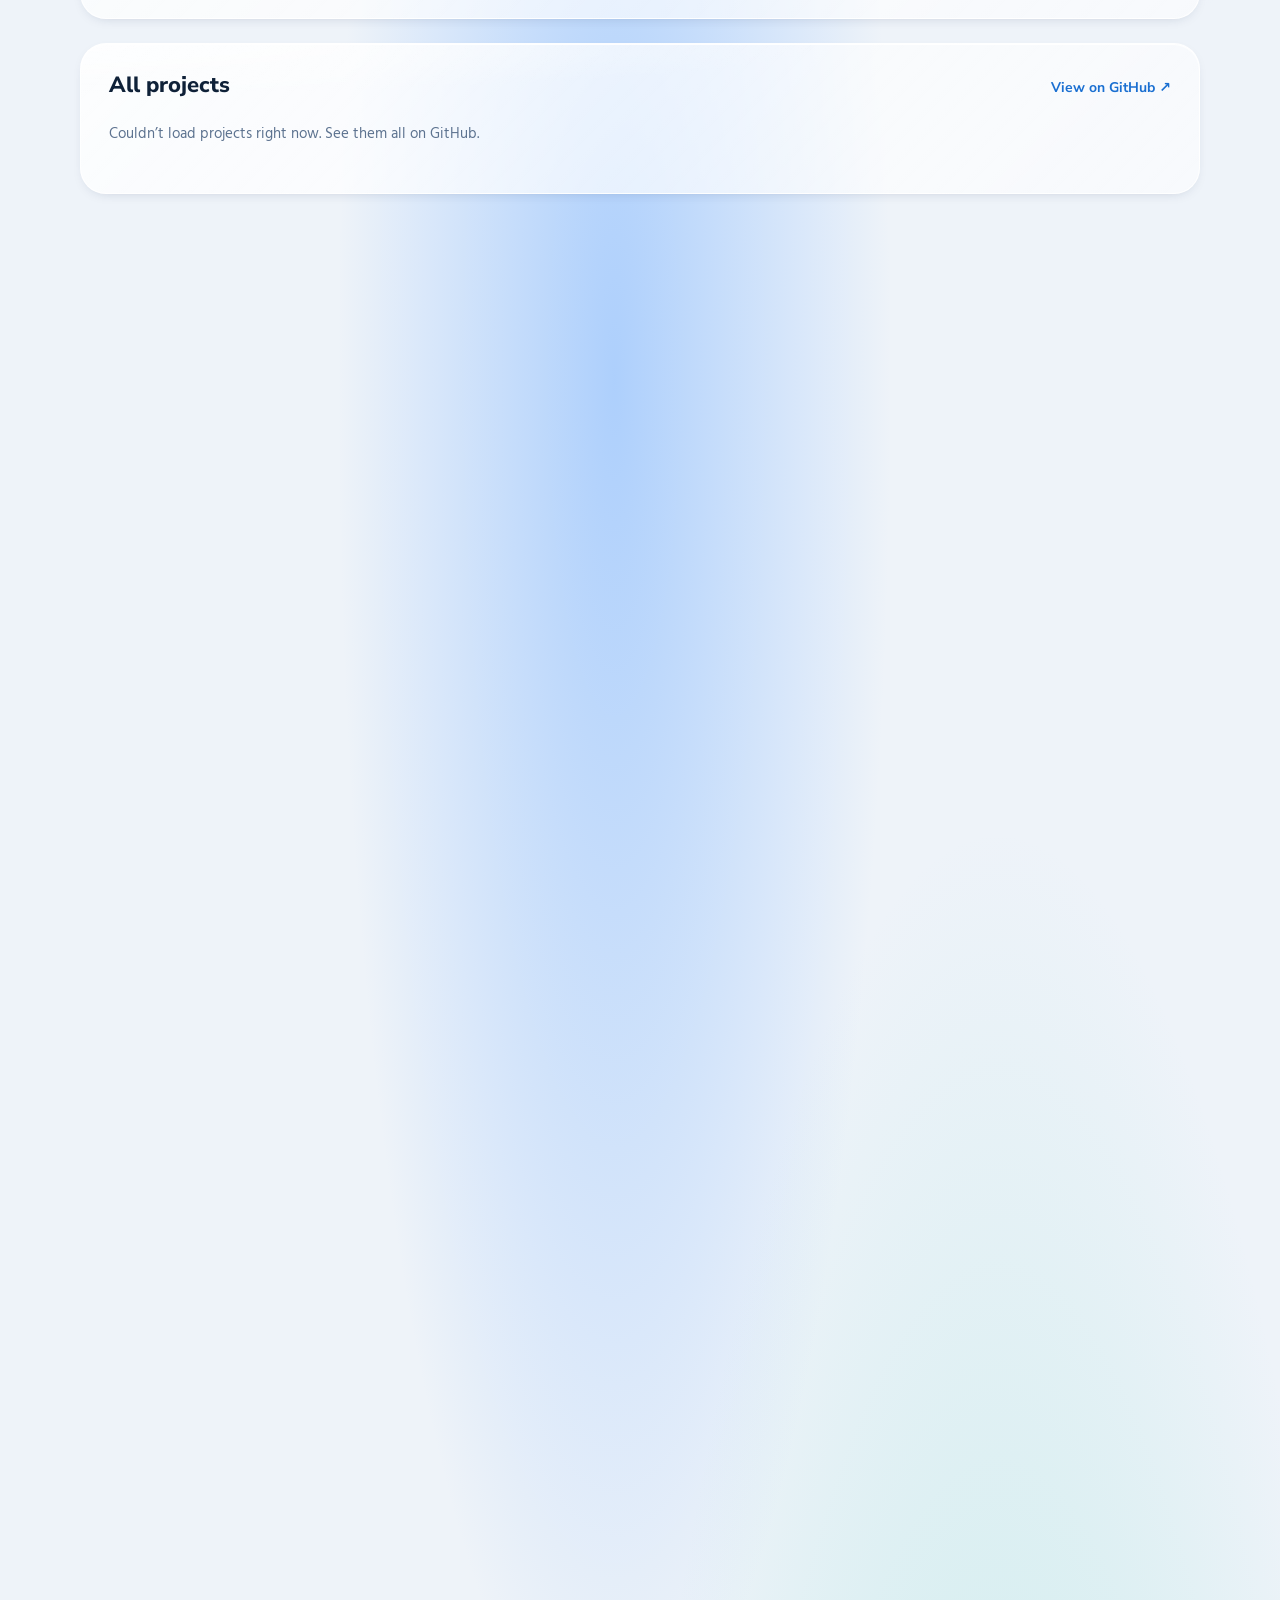
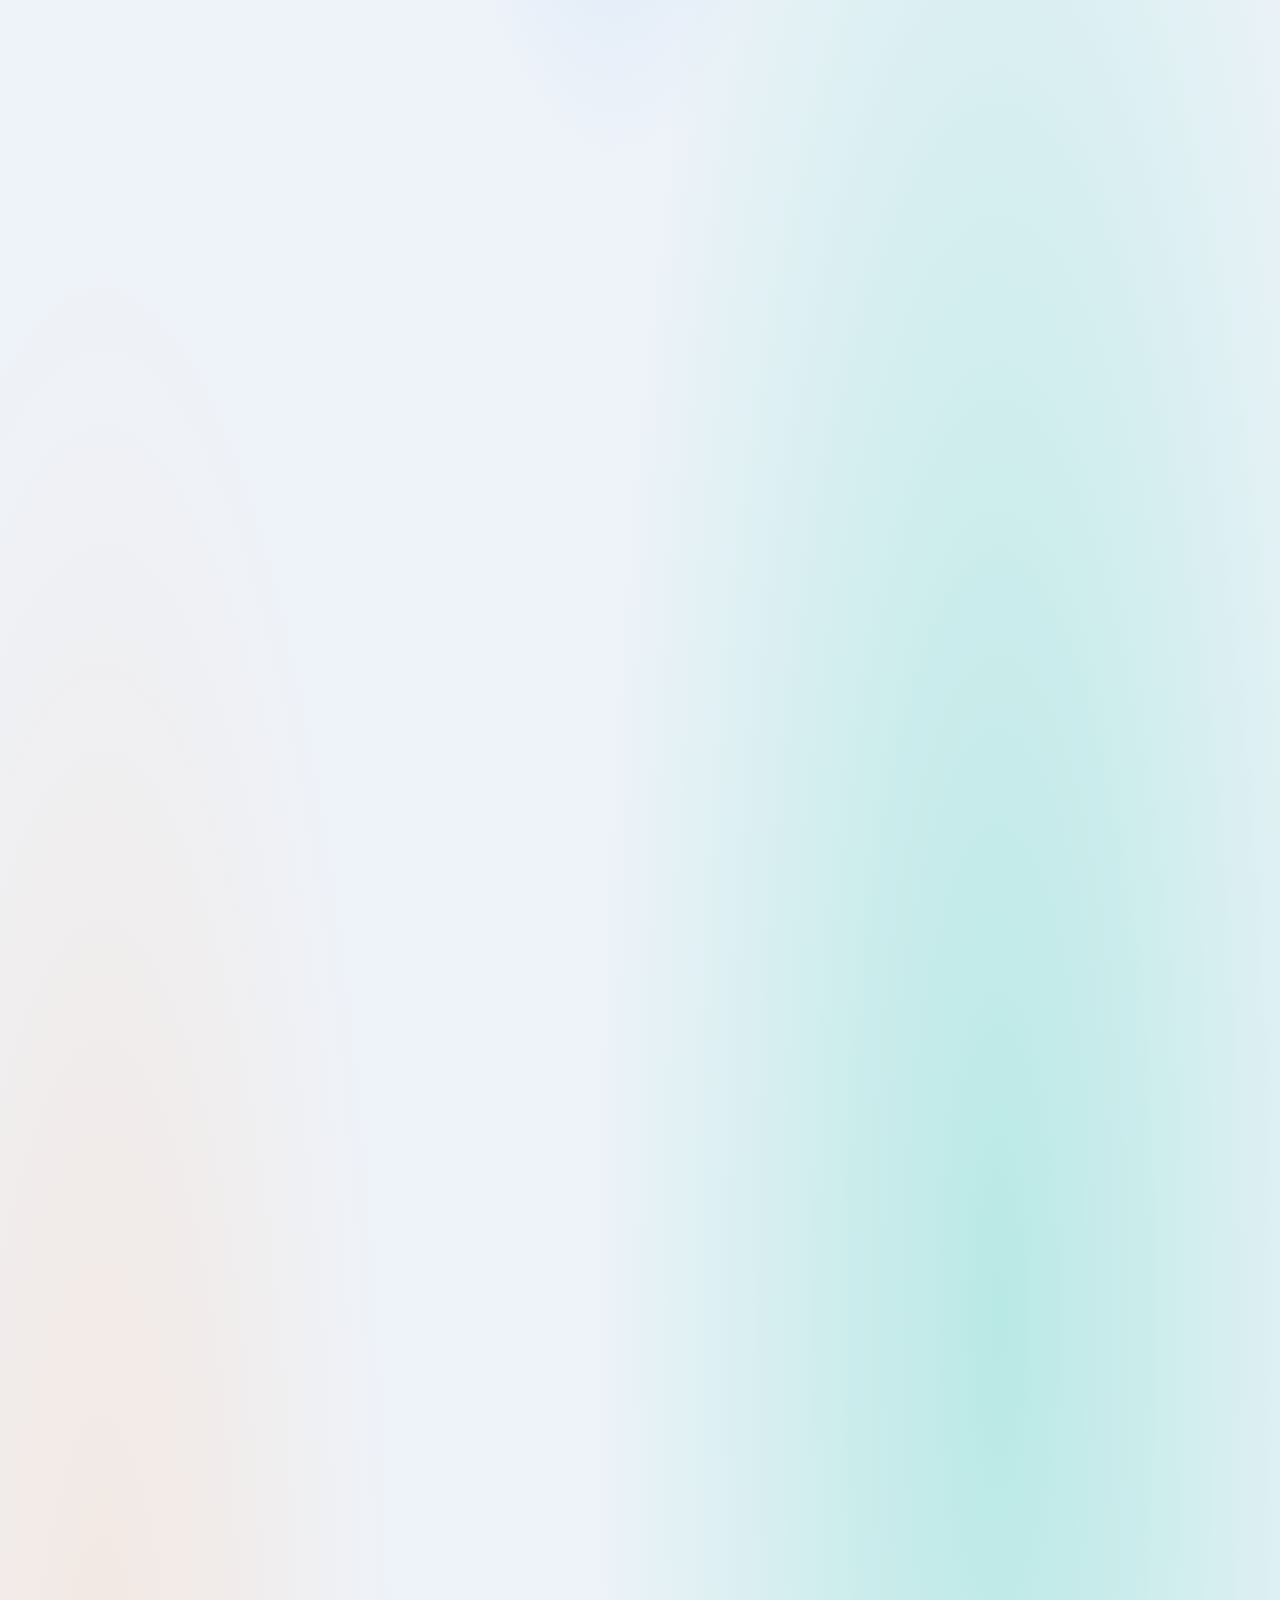
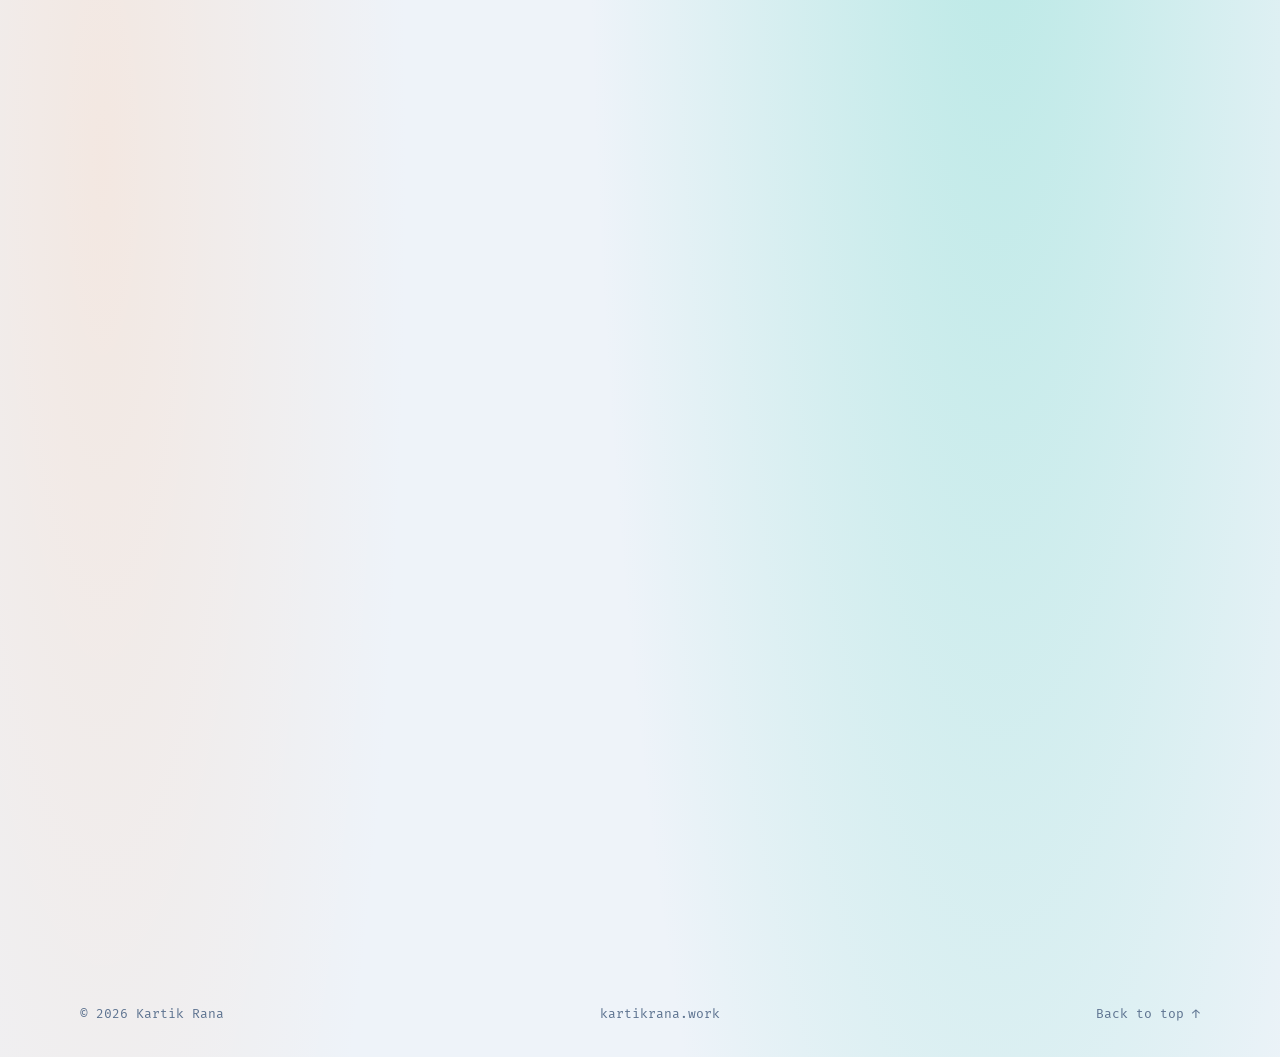
==== commit b79a2e8e: "Add a Download CV button - Public CV (email and links only, no phone or address) at   assets/Kartik-" ====
--- a/index.html
+++ b/index.html
@@ -114,7 +114,11 @@
             and a 3D walk planner for astronauts on Mars, built on NASA rover data.
           </p>
           <div class="cta-row">
-            <a class="btn btn-primary" href="#work">See my work</a>
+            <a class="btn btn-primary" href="assets/Kartik-Rana-CV.pdf" download="Kartik-Rana-CV.pdf" type="application/pdf">
+              <svg viewBox="0 0 24 24" width="17" height="17" aria-hidden="true"><path fill="none" stroke="currentColor" stroke-width="2.2" stroke-linecap="round" stroke-linejoin="round" d="M12 4v11M7 10.5l5 5 5-5M5 20h14"/></svg>
+              Download CV <span class="btn-note">PDF</span>
+            </a>
+            <a class="btn btn-ghost" href="#work">See my work</a>
             <a class="btn btn-ghost" href="https://www.linkedin.com/in/kartik-rana137/" target="_blank" rel="noopener">
               LinkedIn <span aria-hidden="true">↗</span>
             </a>
@@ -138,6 +142,7 @@
           <div class="hc-links">
             <a href="https://github.com/Kartik-rana137" target="_blank" rel="noopener">GitHub ↗</a>
             <a href="https://www.linkedin.com/in/kartik-rana137/" target="_blank" rel="noopener">LinkedIn ↗</a>
+            <a href="assets/Kartik-Rana-CV.pdf" download="Kartik-Rana-CV.pdf" type="application/pdf">CV ↓</a>
           </div>
         </aside>
       </div>
@@ -531,6 +536,10 @@
             <svg viewBox="0 0 16 16" width="18" height="18" aria-hidden="true"><path fill="currentColor" d="M8 0C3.58 0 0 3.58 0 8c0 3.54 2.29 6.53 5.47 7.59.4.07.55-.17.55-.38 0-.19-.01-.82-.01-1.49-2.01.37-2.53-.49-2.69-.94-.09-.23-.48-.94-.82-1.13-.28-.15-.68-.52-.01-.53.63-.01 1.08.58 1.23.82.72 1.21 1.87.87 2.33.66.07-.52.28-.87.51-1.07-1.78-.2-3.64-.89-3.64-3.95 0-.87.31-1.59.82-2.15-.08-.2-.36-1.02.08-2.12 0 0 .67-.21 2.2.82.64-.18 1.32-.27 2-.27.68 0 1.36.09 2 .27 1.53-1.04 2.2-.82 2.2-.82.44 1.1.16 1.92.08 2.12.51.56.82 1.27.82 2.15 0 3.07-1.87 3.75-3.65 3.95.29.25.54.73.54 1.48 0 1.07-.01 1.93-.01 2.2 0 .21.15.46.55.38A8.013 8.013 0 0016 8c0-4.42-3.58-8-8-8z"/></svg>
             GitHub
           </a>
+          <a class="btn btn-ghost btn-lg" href="assets/Kartik-Rana-CV.pdf" download="Kartik-Rana-CV.pdf" type="application/pdf">
+            <svg viewBox="0 0 24 24" width="18" height="18" aria-hidden="true"><path fill="none" stroke="currentColor" stroke-width="2.2" stroke-linecap="round" stroke-linejoin="round" d="M12 4v11M7 10.5l5 5 5-5M5 20h14"/></svg>
+            Download CV
+          </a>
         </div>
       </div></div>
     </section>
--- a/css/styles.css
+++ b/css/styles.css
@@ -241,6 +241,11 @@
 }
 .btn-ghost:hover { color: var(--accent); }
 .btn-lg { padding: 15px 26px; font-size: 16px; }
+.btn-note {
+  font: 800 10.5px/1 var(--display); letter-spacing: .08em;
+  padding: 3px 6px; border-radius: 999px; margin-left: 2px;
+  background: rgb(255 255 255 / .22); box-shadow: inset 0 0 0 1px rgb(255 255 255 / .35);
+}
 .cta-row { display: flex; flex-wrap: wrap; gap: 10px; }
 
 .link-arrow { font: 700 14px/1.3 var(--display); color: var(--accent); text-decoration: none; }
